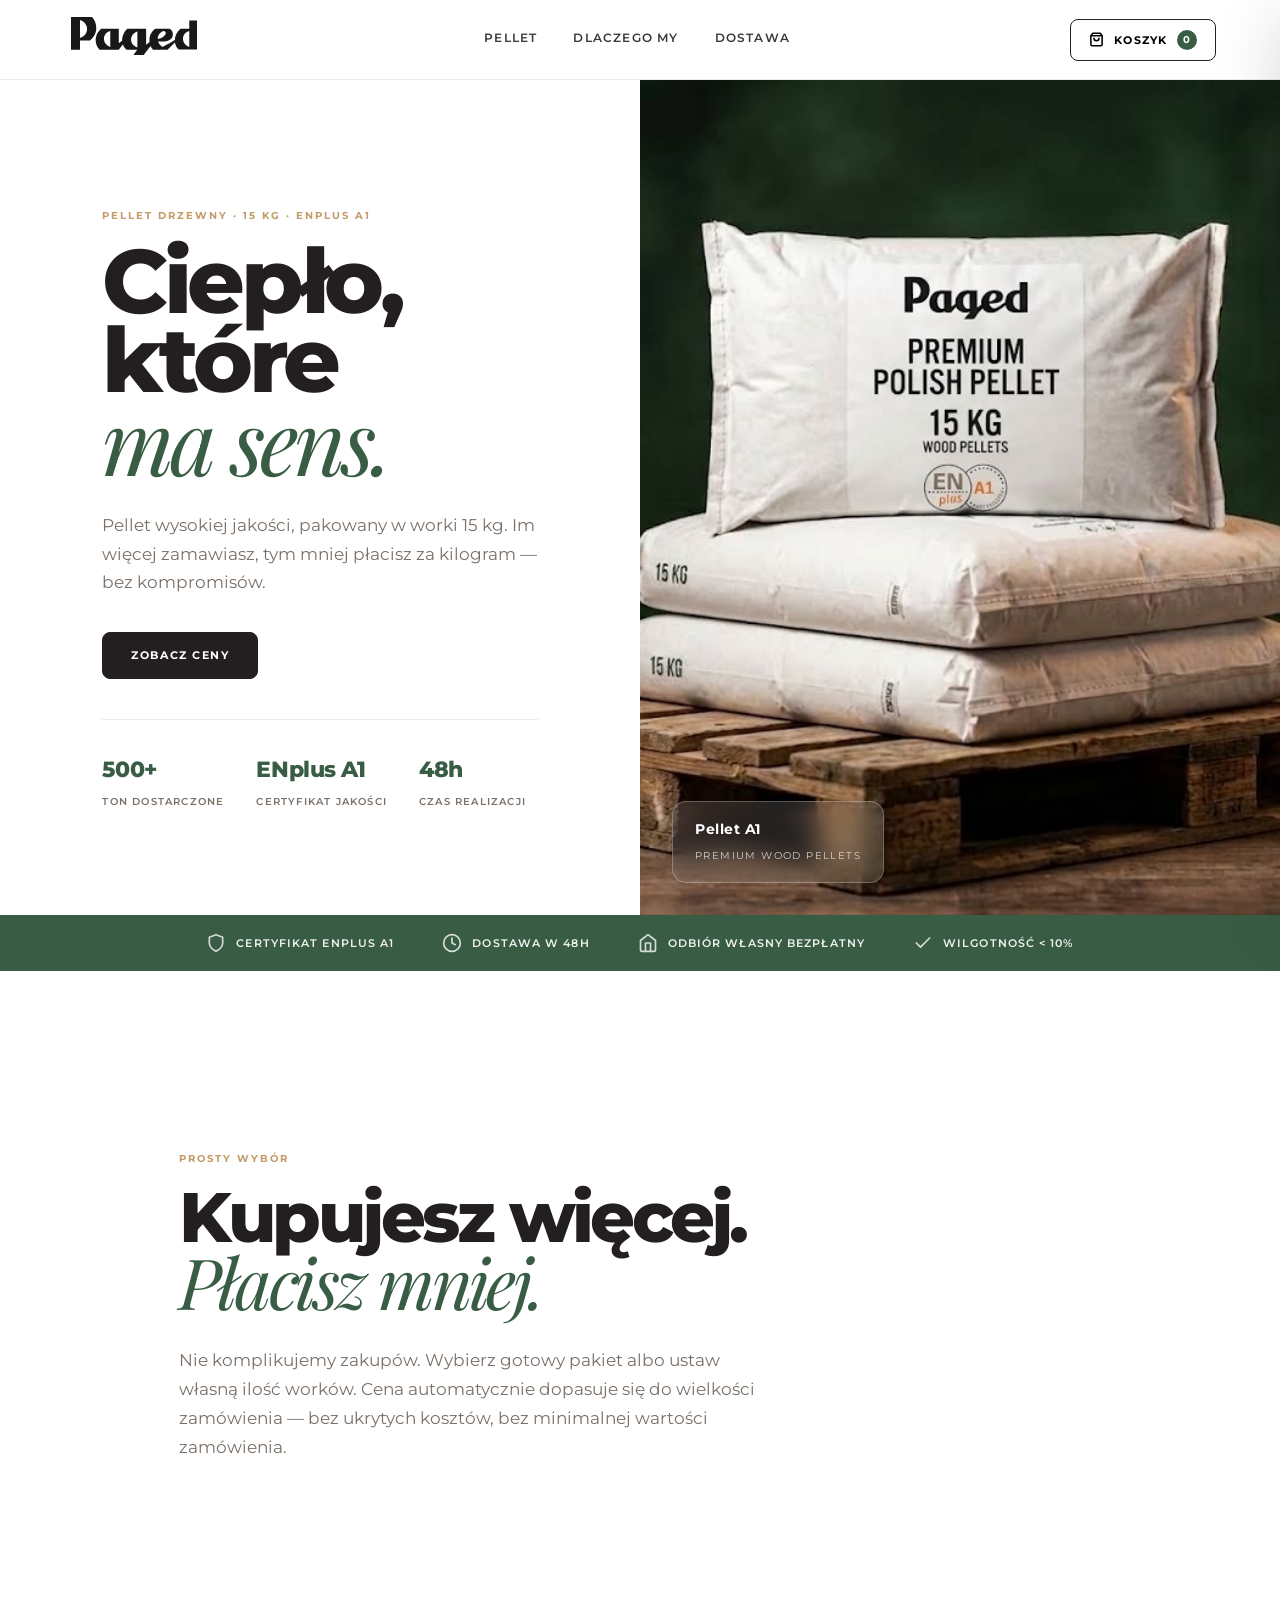
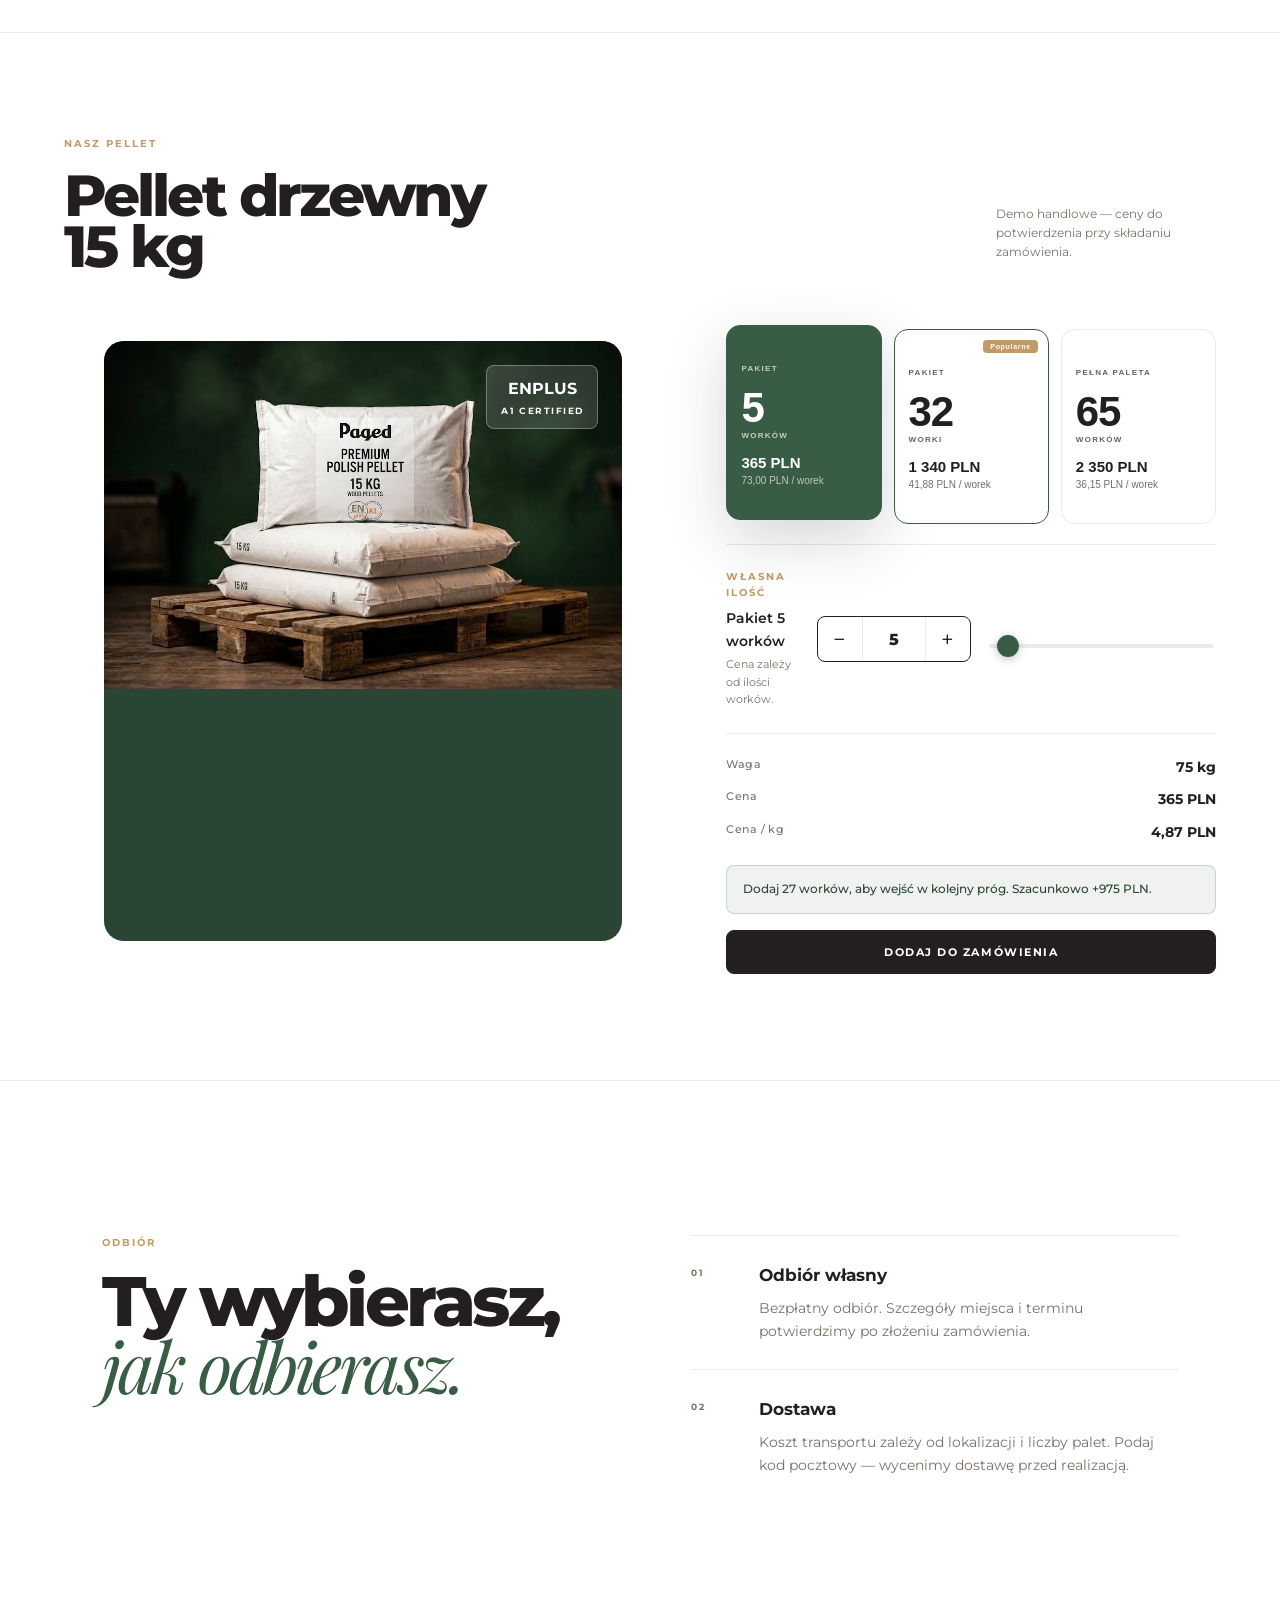
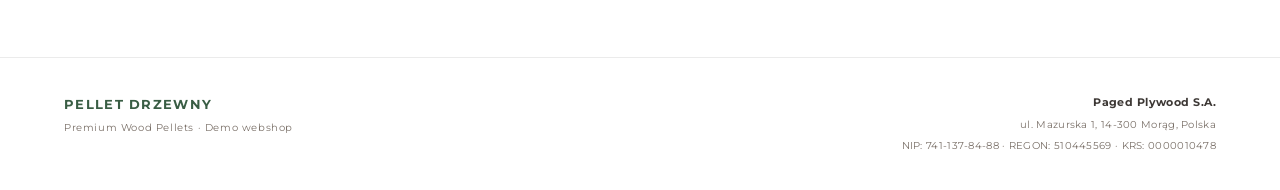
==== index.html @ f2e8448e "Update product image, logo, design layout, slider and Paged company details" ====
<!doctype html>
<html lang="pl">

<head>
  <meta charset="utf-8">
  <meta name="viewport" content="width=device-width,initial-scale=1">
  <title>Pellet Drzewny — Sklep Internetowy | Ciepło, które ma sens</title>
  <meta name="description"
    content="Pellet drzewny wysokiej jakości pakowany w worki 15 kg. Zamów online — im więcej zamawiasz, tym mniej płacisz za kilogram. Odbiór własny lub dostawa.">
  <meta name="theme-color" content="#395d44">
  <link rel="icon" href="/assets/logo.svg">

  <!-- Google Fonts -->
  <link rel="preconnect" href="https://fonts.googleapis.com">
  <link rel="preconnect" href="https://fonts.gstatic.com" crossorigin>
  <link rel="stylesheet"
    href="https://fonts.googleapis.com/css2?family=Montserrat:wght@300;400;500;600;700;800&family=Playfair+Display:ital@0;1&display=swap">

  <link rel="stylesheet" href="/styles.css">
</head>

<body>

  <!-- ── HEADER ── -->
  <header class="site-header" id="site-header">
    <a class="brand" href="#top" aria-label="Strona główna">
      <img src="/assets/logo.svg" alt="Logo">
    </a>
    <nav aria-label="Nawigacja główna">
      <a href="#produkt">Pellet</a>
      <a href="#dlaczego">Dlaczego my</a>
      <a href="#dostawa">Dostawa</a>
    </nav>
    <button class="cart-button" id="cartOpen" type="button" aria-label="Otwórz koszyk">
      <svg width="15" height="15" viewBox="0 0 24 24" fill="none" stroke="currentColor" stroke-width="2.5"
        stroke-linecap="round" stroke-linejoin="round">
        <path d="M6 2L3 6v14a2 2 0 002 2h14a2 2 0 002-2V6l-3-4z" />
        <line x1="3" y1="6" x2="21" y2="6" />
        <path d="M16 10a4 4 0 01-8 0" />
      </svg>
      Koszyk <span id="cartCount">0</span>
    </button>
  </header>

  <main id="top">

    <!-- ── HERO ── -->
    <section class="hero" aria-labelledby="hero-heading">
      <div class="hero-copy">
        <p class="eyebrow">Pellet Drzewny · 15 kg · ENplus A1</p>
        <h1 id="hero-heading">Ciepło, które<br><em>ma sens.</em></h1>
        <p class="lead">Pellet wysokiej jakości, pakowany w worki 15 kg. Im więcej zamawiasz, tym mniej płacisz za
          kilogram — bez kompromisów.</p>
        <a class="button button-dark" href="#produkt" id="hero-cta">Zobacz ceny</a>
        <div class="hero-stats">
          <div class="hero-stat">
            <strong>500+</strong>
            <span>Ton dostarczone</span>
          </div>
          <div class="hero-stat">
            <strong>ENplus A1</strong>
            <span>Certyfikat jakości</span>
          </div>
          <div class="hero-stat">
            <strong>48h</strong>
            <span>Czas realizacji</span>
          </div>
        </div>
      </div>

      <div class="hero-image" role="img" aria-label="Worki pelletu drzewnego na palecie">
        <img src="/assets/hero-pellet.jpg" alt="Worki pelletu drzewnego 15 kg ułożone na drewnianej palecie" width="900"
          height="600" loading="eager" fetchpriority="high">
        <div class="hero-badge">
          <strong>Pellet A1</strong>
          <small>Premium Wood Pellets</small>
        </div>
      </div>
    </section>

    <!-- ── TRUST BAR ── -->
    <div class="trust-bar" aria-label="Nasze certyfikaty i gwarancje">
      <div class="trust-item">
        <svg viewBox="0 0 24 24" fill="none" stroke="currentColor" stroke-width="2" stroke-linecap="round"
          stroke-linejoin="round">
          <path d="M12 22s8-4 8-10V5l-8-3-8 3v7c0 6 8 10 8 10z" />
        </svg>
        Certyfikat ENplus A1
      </div>
      <div class="trust-item">
        <svg viewBox="0 0 24 24" fill="none" stroke="currentColor" stroke-width="2" stroke-linecap="round"
          stroke-linejoin="round">
          <circle cx="12" cy="12" r="10" />
          <path d="M12 6v6l4 2" />
        </svg>
        Dostawa w 48h
      </div>
      <div class="trust-item">
        <svg viewBox="0 0 24 24" fill="none" stroke="currentColor" stroke-width="2" stroke-linecap="round"
          stroke-linejoin="round">
          <path d="M3 9l9-7 9 7v11a2 2 0 01-2 2H5a2 2 0 01-2-2z" />
          <polyline points="9 22 9 12 15 12 15 22" />
        </svg>
        Odbiór własny bezpłatny
      </div>
      <div class="trust-item">
        <svg viewBox="0 0 24 24" fill="none" stroke="currentColor" stroke-width="2" stroke-linecap="round"
          stroke-linejoin="round">
          <polyline points="20 6 9 17 4 12" />
        </svg>
        Wilgotność &lt; 10%
      </div>
    </div>

    <!-- ── INTRO ── -->
    <section class="intro" id="dlaczego" aria-labelledby="intro-heading">
      <p class="eyebrow" data-animate data-delay="1">Prosty wybór</p>
      <h2 id="intro-heading" data-animate data-delay="2">Kupujesz więcej.<br><em>Płacisz mniej.</em></h2>
      <p data-animate data-delay="3">Nie komplikujemy zakupów. Wybierz gotowy pakiet albo ustaw własną ilość worków.
        Cena automatycznie dopasuje się do wielkości zamówienia — bez ukrytych kosztów, bez minimalnej wartości
        zamówienia.</p>
    </section>

    <!-- ── PRODUCT ── -->
    <section class="product-section" id="produkt" aria-labelledby="product-heading">
      <div class="section-heading" data-animate>
        <div>
          <p class="eyebrow">Nasz pellet</p>
          <h2 id="product-heading">Pellet drzewny<br>15 kg</h2>
        </div>
        <p class="muted">Demo handlowe — ceny do potwierdzenia przy składaniu zamówienia.</p>
      </div>

      <div class="product-layout">
        <!-- Visual -->
        <figure class="product-visual" data-animate data-delay="1">
          <img src="/assets/hero-pellet.jpg" alt="Worki pelletu drzewnego 15 kg na palecie" width="900" height="600"
            loading="lazy">
          <div class="product-cert">
            <strong>ENplus</strong>
            A1 Certified
          </div>
        </figure>

        <!-- Purchase panel -->
        <div class="purchase-panel" data-animate data-delay="2">

          <!-- Package cards -->
          <div class="package-grid" role="group" aria-label="Wybierz pakiet">
            <button class="package-card" data-qty="5" data-price="365" id="pkg-5" type="button">
              <span>Pakiet</span>
              <strong>5</strong>
              <span>worków</span>
              <b>365 PLN</b>
              <small>73,00 PLN / worek</small>
            </button>
            <button class="package-card featured" data-qty="32" data-price="1340" id="pkg-32" type="button">
              <span>Pakiet</span>
              <strong>32</strong>
              <span>worki</span>
              <b>1 340 PLN</b>
              <small>41,88 PLN / worek</small>
              <i>Popularne</i>
            </button>
            <button class="package-card" data-qty="65" data-price="2350" id="pkg-65" type="button">
              <span>Pełna paleta</span>
              <strong>65</strong>
              <span>worków</span>
              <b>2 350 PLN</b>
              <small>36,15 PLN / worek</small>
            </button>
          </div>

          <!-- Custom quantity -->
          <div class="quantity-box">
            <div>
              <p class="eyebrow">Własna ilość</p>
              <strong id="tierLabel">Wybierz pakiet</strong>
              <span id="tierHint">Cena zostanie obliczona automatycznie.</span>
            </div>
            <div class="stepper" role="group" aria-label="Ilość worków">
              <button id="minus" type="button" aria-label="Zmniejsz ilość">−</button>
              <input type="number" id="qty" min="1" max="100" value="5" aria-label="Ilość worków">
              <button id="plus" type="button" aria-label="Zwiększ ilość">+</button>
            </div>
            <input type="range" id="qtySlider" class="qty-slider" min="1" max="100" value="5"
              aria-label="Suwak ilości worków">
          </div>


          <div class="price-summary" aria-label="Podsumowanie ceny">
            <span>Waga</span> <strong id="weight">75 kg</strong>
            <span>Cena</span> <strong id="price">365 PLN</strong>
            <span>Cena / kg</span> <strong id="perKg">4,87 PLN</strong>
          </div>

          <!-- Saving hint -->
          <div class="saving" id="saving" aria-live="polite">
            Kup 27 worków więcej, aby wejść w kolejny próg cenowy.
          </div>

          <button class="button button-dark full" id="addToCart" type="button">
            Dodaj do zamówienia
          </button>

        </div>
      </div>
    </section>

    <!-- ── DELIVERY ── -->
    <section class="delivery" id="dostawa" aria-labelledby="delivery-heading">
      <div data-animate>
        <p class="eyebrow">Odbiór</p>
        <h2 id="delivery-heading">Ty wybierasz,<br><em>jak odbierasz.</em></h2>
      </div>
      <div class="delivery-copy" data-animate data-delay="2">
        <div>
          <span>01</span>
          <strong>Odbiór własny</strong>
          <p>Bezpłatny odbiór. Szczegóły miejsca i terminu potwierdzimy po złożeniu zamówienia.</p>
        </div>
        <div>
          <span>02</span>
          <strong>Dostawa</strong>
          <p>Koszt transportu zależy od lokalizacji i liczby palet. Podaj kod pocztowy — wycenimy dostawę przed
            realizacją.</p>
        </div>
      </div>
    </section>

  </main>

  <!-- ── FOOTER ── -->
  <footer>
    <div class="footer-brand">
      <strong>Pellet Drzewny</strong>
      <span>Premium Wood Pellets &middot; Demo webshop</span>
    </div>
    <address class="footer-meta">
      <strong>Paged Plywood S.A.</strong>
      <span>ul. Mazurska 1, 14-300 Mor&#x105;g, Polska</span>
      <span>NIP: 741-137-84-88 &middot; REGON: 510445569 &middot; KRS: 0000010478</span>
    </address>
  </footer>

  <!-- ── CART DRAWER ── -->
  <aside class="drawer" id="cartDrawer" aria-hidden="true" aria-label="Koszyk">
    <div class="drawer-head">
      <h2>Twoje zamówienie</h2>
      <button id="cartClose" type="button" aria-label="Zamknij koszyk">×</button>
    </div>

    <div id="cartItems" class="cart-items">
      <p class="empty">Koszyk jest pusty.</p>
    </div>

    <div class="checkout">
      <div class="checkout-row">
        <span>Razem</span>
        <strong id="cartTotal">0 PLN</strong>
      </div>

      <label>Sposób odbioru
        <select id="fulfilment">
          <option value="pickup">Odbiór własny — bezpłatnie</option>
          <option value="delivery">Dostawa — koszt potwierdzimy</option>
        </select>
      </label>

      <label>Imię i nazwisko
        <input id="customerName" autocomplete="name" required placeholder="Jan Kowalski">
      </label>
      <label>E-mail
        <input id="customerEmail" type="email" autocomplete="email" required placeholder="jan@kowalski.pl">
      </label>
      <label>Telefon
        <input id="customerPhone" type="tel" autocomplete="tel" required placeholder="+48 600 000 000">
      </label>
      <label>Kod pocztowy
        <input id="postcode" placeholder="00-000" autocomplete="postal-code">
      </label>
      <label>Uwagi
        <textarea id="notes" rows="3" placeholder="Dodatkowe informacje do zamówienia..."></textarea>
      </label>

      <button class="button button-dark full" id="sendOrder" type="button" style="margin-top: 20px;">
        Wyślij zamówienie
      </button>

      <p class="legal" style="margin-top: 16px;">To demo nie pobiera płatności. Po wysłaniu otrzymasz potwierdzenie, a
        szczegóły dostawy zostaną ustalone indywidualnie.</p>
      <p id="orderStatus" class="status"></p>
    </div>
  </aside>

  <div class="scrim" id="scrim"></div>

  <script src="/app.js"></script>
</body>

</html>
---- styles.css ----
/* ============================================================
   PELLET WEBSHOP — Design System
   Palette inspired by pagedplywood.com
   ============================================================ */

/* Google Fonts */
@import url('https://fonts.googleapis.com/css2?family=Montserrat:wght@300;400;500;600;700;800&family=Playfair+Display:ital@0;1&display=swap');

/* ── Custom Properties ── */
:root {
  /* Palette */
  --green: #395d44;
  --green-dark: #2a4533;
  --green-light: #4e7a5c;
  --gold: #c29a67;
  --gold-light: #d4b48a;
  --cream: #ffffff;
  --cream-dark: #f7f7f7;
  --ink: #231f20;
  --ink-mid: #3d3835;
  --muted: #7a7068;
  --border: rgba(0, 0, 0, 0.08);
  --white: #ffffff;

  /* Typography */
  --sans: 'Montserrat', Arial, sans-serif;
  --serif: 'Playfair Display', Georgia, serif;

  /* Spacing */
  --header-h: 80px;

  /* Effects */
  --radius-sm: 8px;
  --radius-md: 14px;
  --radius-lg: 20px;
  --shadow-sm: 0 2px 8px rgba(35, 31, 32, .08);
  --shadow-md: 0 8px 32px rgba(35, 31, 32, .12);
  --shadow-lg: 0 20px 60px rgba(35, 31, 32, .18);
  --transition: 0.25s cubic-bezier(.4, 0, .2, 1);
}

/* ── Reset & Base ── */
*,
*::before,
*::after {
  box-sizing: border-box;
}

html {
  scroll-behavior: smooth;
}

body {
  margin: 0;
  background: var(--cream);
  color: var(--ink);
  font-family: var(--sans);
  font-weight: 400;
  line-height: 1.6;
  -webkit-font-smoothing: antialiased;
}

a {
  color: inherit;
  text-decoration: none;
}

img {
  display: block;
  max-width: 100%;
}

/* ── Utility ── */
.eyebrow {
  font-size: 10px;
  font-weight: 700;
  letter-spacing: .2em;
  text-transform: uppercase;
  color: var(--gold);
  margin: 0 0 18px;
}

.button {
  display: inline-flex;
  align-items: center;
  gap: 8px;
  padding: 14px 28px;
  border: 1.5px solid transparent;
  border-radius: var(--radius-sm);
  font-family: var(--sans);
  font-size: 11px;
  font-weight: 700;
  letter-spacing: .14em;
  text-transform: uppercase;
  cursor: pointer;
  transition: background var(--transition), color var(--transition), border-color var(--transition), transform var(--transition), box-shadow var(--transition);
}

.button-dark {
  background: var(--ink);
  color: var(--cream);
  border-color: var(--ink);
}

.button-dark:hover {
  background: var(--green);
  border-color: var(--green);
  transform: translateY(-2px);
  box-shadow: var(--shadow-md);
}

.button-outline {
  background: transparent;
  color: var(--ink);
  border-color: var(--ink);
}

.button-outline:hover {
  background: var(--ink);
  color: var(--cream);
  transform: translateY(-2px);
}

.full {
  width: 100%;
  justify-content: center;
}

/* ── Scroll-entrance animations ── */
[data-animate] {
  opacity: 0;
  transform: translateY(28px);
  transition: opacity 0.65s ease, transform 0.65s ease;
}

[data-animate].is-visible {
  opacity: 1;
  transform: translateY(0);
}

[data-animate][data-delay="1"] {
  transition-delay: 0.1s;
}

[data-animate][data-delay="2"] {
  transition-delay: 0.2s;
}

[data-animate][data-delay="3"] {
  transition-delay: 0.35s;
}

[data-animate][data-delay="4"] {
  transition-delay: 0.5s;
}

/* ── Hero entrance animation ── */
@keyframes heroFade {
  from {
    opacity: 0;
    transform: translateY(22px);
  }

  to {
    opacity: 1;
    transform: translateY(0);
  }
}

.hero-copy>* {
  animation: heroFade 0.8s ease both;
}

.hero-copy>*:nth-child(1) {
  animation-delay: 0.1s;
}

.hero-copy>*:nth-child(2) {
  animation-delay: 0.25s;
}

.hero-copy>*:nth-child(3) {
  animation-delay: 0.4s;
}

.hero-copy>*:nth-child(4) {
  animation-delay: 0.55s;
}

.hero-copy>*:nth-child(5) {
  animation-delay: 0.7s;
}

/* ── HEADER ── */
.site-header {
  height: var(--header-h);
  padding: 0 5vw;
  display: flex;
  align-items: center;
  justify-content: space-between;
  border-bottom: 1px solid var(--border);
  position: sticky;
  top: 0;
  background: rgba(255, 255, 255, 0.92);
  backdrop-filter: blur(16px);
  -webkit-backdrop-filter: blur(16px);
  z-index: 100;
  transition: background var(--transition), box-shadow var(--transition), height var(--transition);
}

.site-header.scrolled {
  background: rgba(255, 255, 255, 0.97);
  box-shadow: var(--shadow-sm);
  height: 66px;
}

.brand img {
  width: 140px;
  max-height: 46px;
  object-fit: contain;
  transition: opacity var(--transition);
}

.brand:hover img {
  opacity: 0.75;
}

.site-header nav {
  display: flex;
  gap: 36px;
  font-size: 12px;
  font-weight: 600;
  text-transform: uppercase;
  letter-spacing: .1em;
}

.site-header nav a {
  position: relative;
  padding-bottom: 3px;
  color: var(--ink-mid);
  transition: color var(--transition);
}

.site-header nav a::after {
  content: '';
  position: absolute;
  bottom: 0;
  left: 0;
  width: 0;
  height: 1.5px;
  background: var(--green);
  transition: width var(--transition);
}

.site-header nav a:hover {
  color: var(--green);
}

.site-header nav a:hover::after {
  width: 100%;
}

.cart-button {
  display: flex;
  align-items: center;
  gap: 10px;
  border: 1.5px solid var(--ink);
  background: none;
  padding: 10px 18px;
  border-radius: var(--radius-sm);
  font-family: var(--sans);
  font-size: 11px;
  font-weight: 700;
  text-transform: uppercase;
  letter-spacing: .1em;
  cursor: pointer;
  transition: background var(--transition), color var(--transition), border-color var(--transition), transform var(--transition);
}

.cart-button:hover {
  background: var(--ink);
  color: var(--cream);
  transform: translateY(-1px);
}

.cart-button span {
  display: inline-flex;
  align-items: center;
  justify-content: center;
  width: 20px;
  height: 20px;
  background: var(--green);
  color: var(--white);
  border-radius: 50%;
  font-size: 10px;
  font-weight: 700;
}

/* ── HERO ── */
.hero {
  min-height: calc(100vh - var(--header-h));
  display: grid;
  grid-template-columns: 1fr 1fr;
  overflow: hidden;
}

.hero-copy {
  padding: 10vw 8vw 8vw;
  display: flex;
  flex-direction: column;
  align-items: flex-start;
  justify-content: center;
}

.hero h1 {
  font-size: clamp(52px, 7vw, 110px);
  line-height: .88;
  letter-spacing: -.05em;
  font-weight: 800;
  margin: 0 0 28px;
  color: var(--ink);
}

.hero h1 em {
  font-family: var(--serif);
  font-weight: 400;
  font-style: italic;
  color: var(--green);
}

.lead {
  max-width: 460px;
  font-size: 17px;
  line-height: 1.65;
  color: var(--muted);
  font-weight: 400;
  margin: 0 0 36px;
}

.hero-stats {
  display: flex;
  gap: 32px;
  margin-top: 40px;
  padding-top: 32px;
  border-top: 1px solid var(--border);
  width: 100%;
}

.hero-stat strong {
  display: block;
  font-size: 22px;
  font-weight: 800;
  color: var(--green);
  letter-spacing: -.02em;
}

.hero-stat span {
  font-size: 10px;
  font-weight: 600;
  text-transform: uppercase;
  letter-spacing: .12em;
  color: var(--muted);
}

.hero-image {
  position: relative;
  min-height: 580px;
  overflow: hidden;
  background: var(--green-dark);
}

.hero-image img {
  width: 100%;
  height: 100%;
  object-fit: cover;
  object-position: center;
  transition: transform 0.8s ease;
}

.hero-image:hover img {
  transform: scale(1.03);
}

.hero-badge {
  position: absolute;
  bottom: 32px;
  left: 32px;
  background: rgba(255, 255, 255, .12);
  backdrop-filter: blur(12px);
  border: 1px solid rgba(255, 255, 255, .25);
  border-radius: var(--radius-md);
  padding: 16px 22px;
  color: var(--white);
}

.hero-badge strong {
  display: block;
  font-size: 14px;
  font-weight: 700;
  letter-spacing: .04em;
}

.hero-badge small {
  font-size: 10px;
  letter-spacing: .14em;
  text-transform: uppercase;
  opacity: .75;
}

/* ── TRUST BAR ── */
.trust-bar {
  background: var(--green);
  color: var(--white);
  padding: 18px 5vw;
  display: flex;
  align-items: center;
  justify-content: center;
  gap: 48px;
  flex-wrap: wrap;
}

.trust-item {
  display: flex;
  align-items: center;
  gap: 10px;
  font-size: 11px;
  font-weight: 600;
  letter-spacing: .1em;
  text-transform: uppercase;
  opacity: .92;
}

.trust-item svg {
  width: 20px;
  height: 20px;
  flex-shrink: 0;
  opacity: .85;
}

/* ── INTRO ── */
.intro {
  padding: 14vw 14vw 12vw;
  max-width: 1200px;
}

.intro h2,
.delivery h2 {
  font-size: clamp(42px, 5.5vw, 82px);
  line-height: .92;
  letter-spacing: -.05em;
  font-weight: 800;
  margin: 0 0 28px;
}

.intro h2 em,
.delivery h2 em {
  font-family: var(--serif);
  font-weight: 400;
  font-style: italic;
  color: var(--green);
}

.intro>p:last-child {
  max-width: 600px;
  font-size: 17px;
  line-height: 1.7;
  color: var(--muted);
}

/* ── PRODUCT SECTION ── */
.product-section {
  padding: 8vw 5vw;
  border-top: 1px solid var(--border);
}

.section-heading {
  display: flex;
  justify-content: space-between;
  align-items: flex-end;
  margin-bottom: 52px;
}

.section-heading h2 {
  font-size: clamp(38px, 4.5vw, 70px);
  line-height: .9;
  font-weight: 800;
  letter-spacing: -.05em;
  margin: 0;
}

.muted {
  color: var(--muted);
  font-size: 12px;
  max-width: 220px;
  line-height: 1.6;
}

.product-layout {
  display: grid;
  grid-template-columns: 1.1fr .9fr;
  gap: 5vw;
  align-items: start;
}

/* Product visual */
.product-visual {
  border-radius: var(--radius-lg);
  overflow: hidden;
  min-height: 600px;
  position: relative;
  background: var(--green-dark);
}

.product-visual img {
  width: 100%;
  height: 100%;
  object-fit: cover;
  object-position: center top;
  transition: transform 0.6s ease;
}

.product-visual:hover img {
  transform: scale(1.04);
}

.product-cert {
  position: absolute;
  top: 24px;
  right: 24px;
  background: rgba(255, 255, 255, .14);
  backdrop-filter: blur(10px);
  border: 1px solid rgba(255, 255, 255, .3);
  border-radius: var(--radius-sm);
  padding: 10px 14px;
  color: var(--white);
  font-size: 9px;
  font-weight: 700;
  letter-spacing: .16em;
  text-transform: uppercase;
  text-align: center;
}

.product-cert strong {
  display: block;
  font-size: 16px;
  letter-spacing: 0;
  margin-bottom: 2px;
}

/* Purchase panel */
.purchase-panel {
  padding: 4px 0;
}

.package-grid {
  display: grid;
  grid-template-columns: repeat(3, 1fr);
  gap: 12px;
  margin-bottom: 0;
}

.package-card {
  position: relative;
  background: var(--white);
  border: 1.5px solid var(--border);
  border-radius: var(--radius-md);
  padding: 22px 14px 18px;
  text-align: left;
  cursor: pointer;
  color: var(--ink);
  min-height: 195px;
  transition: border-color var(--transition), box-shadow var(--transition), transform var(--transition), background var(--transition);
  overflow: hidden;
}

.package-card::before {
  content: '';
  position: absolute;
  inset: 0;
  background: var(--green);
  opacity: 0;
  transition: opacity var(--transition);
  border-radius: calc(var(--radius-md) - 1px);
}

.package-card:hover {
  border-color: var(--green);
  box-shadow: var(--shadow-md);
  transform: translateY(-4px);
}

.package-card.active,
.package-card.active:hover {
  border-color: var(--green);
  background: var(--green);
  color: var(--white);
  box-shadow: var(--shadow-lg);
  transform: translateY(-4px);
}

.package-card.featured {
  border-color: var(--green);
}

.package-card i {
  position: absolute;
  top: 10px;
  right: 10px;
  background: var(--gold);
  color: var(--white);
  font-size: 7px;
  font-style: normal;
  font-weight: 700;
  letter-spacing: .1em;
  padding: 3px 7px;
  border-radius: 4px;
}

.package-card.active i {
  background: rgba(255, 255, 255, .25);
}

.package-card span {
  display: block;
  font-size: 8px;
  letter-spacing: .16em;
  font-weight: 700;
  text-transform: uppercase;
  opacity: .7;
}

.package-card strong {
  display: block;
  font-size: 42px;
  line-height: 1;
  font-weight: 800;
  margin: 14px 0 2px;
  letter-spacing: -.03em;
}

.package-card b {
  display: block;
  margin-top: 14px;
  font-size: 15px;
  font-weight: 700;
}

.package-card small {
  font-size: 10px;
  display: block;
  margin-top: 4px;
  opacity: .65;
}

/* Quantity box */
.quantity-box {
  border-top: 1px solid var(--border);
  border-bottom: 1px solid var(--border);
  padding: 24px 0;
  margin-top: 20px;
  display: flex;
  justify-content: space-between;
  align-items: center;
  gap: 16px;
}

.quantity-box .eyebrow {
  margin: 0 0 6px;
}

.quantity-box strong {
  display: block;
  font-size: 14px;
  font-weight: 600;
}

.quantity-box>div:first-child span {
  display: block;
  color: var(--muted);
  font-size: 11px;
  margin-top: 4px;
}

.stepper {
  display: flex;
  align-items: center;
  border: 1.5px solid var(--ink);
  border-radius: var(--radius-sm);
  overflow: hidden;
  flex-shrink: 0;
}

.stepper button {
  width: 44px;
  height: 44px;
  border: 0;
  background: none;
  font-size: 22px;
  cursor: pointer;
  font-family: var(--sans);
  color: var(--ink);
  transition: background var(--transition), color var(--transition);
}

.stepper button:hover {
  background: var(--ink);
  color: var(--cream);
}

.stepper input[type="number"] {
  width: 64px;
  text-align: center;
  font-weight: 800;
  font-size: 16px;
  border: 0;
  border-left: 1.5px solid var(--border);
  border-right: 1.5px solid var(--border);
  background: transparent;
  color: var(--ink);
  font-family: var(--sans);
  padding: 0;
  height: 44px;
  -moz-appearance: textfield;
  outline: none;
}

.stepper input[type="number"]::-webkit-outer-spin-button,
.stepper input[type="number"]::-webkit-inner-spin-button {
  -webkit-appearance: none;
  margin: 0;
}

/* ── Quantity slider ── */
.qty-slider {
  width: 100%;
  margin-top: 16px;
  -webkit-appearance: none;
  appearance: none;
  height: 4px;
  border-radius: 2px;
  background: var(--border);
  outline: none;
  cursor: pointer;
  transition: background var(--transition);
}

.qty-slider::-webkit-slider-thumb {
  -webkit-appearance: none;
  appearance: none;
  width: 22px;
  height: 22px;
  border-radius: 50%;
  background: var(--green);
  cursor: pointer;
  box-shadow: 0 2px 8px rgba(57, 93, 68, .35);
  transition: transform var(--transition), box-shadow var(--transition);
}

.qty-slider::-webkit-slider-thumb:hover {
  transform: scale(1.2);
  box-shadow: 0 4px 14px rgba(57, 93, 68, .45);
}

.qty-slider::-moz-range-thumb {
  width: 22px;
  height: 22px;
  border-radius: 50%;
  background: var(--green);
  cursor: pointer;
  border: none;
  box-shadow: 0 2px 8px rgba(57, 93, 68, .35);
}

/* Saving — highlight variant near pallet threshold */
.saving.saving--hot {
  background: rgba(57, 93, 68, .1);
  border-color: rgba(57, 93, 68, .35);
  color: var(--green-dark);
  font-weight: 600;
}

/* Price summary */
.price-summary {
  display: grid;
  grid-template-columns: 1fr 1fr;
  gap: 10px 16px;
  padding: 22px 0;
}

.price-summary span {
  font-size: 11px;
  color: var(--muted);
  font-weight: 500;
  letter-spacing: .04em;
}

.price-summary strong {
  text-align: right;
  font-weight: 700;
  font-size: 14px;
}

.saving {
  font-size: 12px;
  line-height: 1.55;
  padding: 14px 16px;
  background: rgba(57, 93, 68, .08);
  border: 1px solid rgba(57, 93, 68, .2);
  border-radius: var(--radius-sm);
  color: var(--green-dark);
  margin-bottom: 16px;
  font-weight: 500;
}

/* ── DELIVERY ── */
.delivery {
  padding: 12vw 8vw;
  display: grid;
  grid-template-columns: 1fr 1fr;
  gap: 8vw;
  border-top: 1px solid var(--border);
}

.delivery-copy>div {
  border-top: 1px solid var(--border);
  padding: 26px 0;
  display: grid;
  grid-template-columns: 52px 1fr;
  gap: 0 16px;
  align-items: start;
  transition: opacity var(--transition);
}

.delivery-copy>div:hover {
  opacity: .8;
}

.delivery-copy span {
  font-size: 9px;
  color: var(--muted);
  font-weight: 700;
  letter-spacing: .16em;
  padding-top: 4px;
}

.delivery-copy strong {
  font-size: 17px;
  font-weight: 700;
}

.delivery-copy p {
  grid-column: 2;
  margin: 8px 0 0;
  max-width: 440px;
  color: var(--muted);
  line-height: 1.65;
  font-size: 14px;
}

/* ── FOOTER ── */
footer {
  padding: 36px 5vw;
  border-top: 1px solid var(--border);
  display: flex;
  justify-content: space-between;
  align-items: flex-start;
  gap: 24px;
  flex-wrap: wrap;
}

.footer-brand {
  display: flex;
  flex-direction: column;
  gap: 5px;
}

.footer-brand strong {
  font-size: 13px;
  font-weight: 700;
  letter-spacing: .1em;
  text-transform: uppercase;
  color: var(--green);
}

.footer-brand span {
  font-size: 10px;
  color: var(--muted);
  letter-spacing: .06em;
}

.footer-meta {
  font-style: normal;
  display: flex;
  flex-direction: column;
  gap: 5px;
  text-align: right;
}

.footer-meta strong {
  font-size: 11px;
  font-weight: 700;
  color: var(--ink-mid);
  letter-spacing: .04em;
}

.footer-meta span {
  font-size: 10px;
  color: var(--muted);
  letter-spacing: .03em;
}

/* ── CART DRAWER ── */
.drawer {
  position: fixed;
  right: 0;
  top: 0;
  width: min(520px, 100vw);
  height: 100vh;
  background: var(--white);
  z-index: 200;
  transform: translateX(100%);
  transition: transform .35s cubic-bezier(.4, 0, .2, 1);
  overflow: auto;
  border-left: 1px solid var(--border);
  box-shadow: var(--shadow-lg);
}

.drawer.open {
  transform: translateX(0);
}

.drawer-head {
  display: flex;
  justify-content: space-between;
  align-items: center;
  padding: 28px;
  border-bottom: 1px solid var(--border);
  position: sticky;
  top: 0;
  background: var(--white);
  z-index: 1;
}

.drawer-head h2 {
  font-size: 20px;
  font-weight: 700;
  margin: 0;
  letter-spacing: -.01em;
}

.drawer-head button {
  width: 36px;
  height: 36px;
  background: var(--cream-dark);
  border: 0;
  border-radius: 50%;
  font-size: 22px;
  cursor: pointer;
  display: flex;
  align-items: center;
  justify-content: center;
  line-height: 1;
  color: var(--ink);
  transition: background var(--transition);
}

.drawer-head button:hover {
  background: var(--ink);
  color: var(--white);
}

.cart-items {
  padding: 24px 28px;
}

.empty {
  color: var(--muted);
  font-size: 14px;
}

.cart-line {
  display: flex;
  justify-content: space-between;
  gap: 20px;
  padding: 16px 0;
  border-bottom: 1px solid var(--border);
  font-size: 14px;
  align-items: flex-start;
}

.cart-line small {
  display: block;
  color: var(--muted);
  margin-top: 4px;
  font-size: 12px;
}

.cart-line button {
  border: 0;
  background: none;
  font-size: 11px;
  color: var(--muted);
  text-decoration: underline;
  cursor: pointer;
  font-family: var(--sans);
  margin-top: 6px;
  padding: 0;
  display: block;
  transition: color var(--transition);
}

.cart-line button:hover {
  color: var(--ink);
}

.checkout {
  padding: 24px 28px;
}

.checkout-row {
  display: flex;
  justify-content: space-between;
  align-items: center;
  padding: 0 0 24px;
  font-size: 15px;
  font-weight: 500;
}

.checkout-row strong {
  font-size: 18px;
  font-weight: 700;
}

.checkout label {
  display: block;
  font-size: 10px;
  font-weight: 700;
  text-transform: uppercase;
  letter-spacing: .1em;
  color: var(--muted);
  margin: 18px 0 0;
}

.checkout input,
.checkout select,
.checkout textarea {
  width: 100%;
  margin-top: 7px;
  border: 1.5px solid var(--border);
  border-radius: var(--radius-sm);
  background: var(--cream);
  padding: 12px 14px;
  font: 400 13px/1.5 var(--sans);
  color: var(--ink);
  transition: border-color var(--transition);
  outline: none;
}

.checkout input:focus,
.checkout select:focus,
.checkout textarea:focus {
  border-color: var(--green);
  background: var(--white);
}

.legal,
.status {
  font-size: 10px;
  color: var(--muted);
  line-height: 1.6;
  font-weight: 500;
}

.status {
  margin-top: 16px;
}

/* ── SCRIM ── */
.scrim {
  position: fixed;
  inset: 0;
  background: rgba(35, 31, 32, .45);
  z-index: 150;
  display: none;
  backdrop-filter: blur(3px);
}

.scrim.open {
  display: block;
}

/* ── RESPONSIVE ── */
@media (max-width: 900px) {
  .site-header {
    padding: 0 24px;
    height: 68px;
  }

  .site-header nav {
    display: none;
  }

  .brand img {
    width: 120px;
  }

  .cart-button {
    padding: 9px 14px;
  }

  .hero {
    grid-template-columns: 1fr;
  }

  .hero-copy {
    min-height: 60vh;
    padding: 72px 28px 56px;
  }

  .hero-image {
    min-height: 52vh;
  }

  .hero-stats {
    gap: 24px;
  }

  .trust-bar {
    gap: 24px;
    padding: 16px 24px;
  }

  .intro {
    padding: 80px 28px 70px;
  }

  .product-section {
    padding: 72px 24px;
  }

  .section-heading {
    display: block;
  }

  .muted {
    margin-top: 14px;
  }

  .product-layout {
    grid-template-columns: 1fr;
  }

  .product-visual {
    min-height: 420px;
  }

  .package-grid {
    grid-template-columns: 1fr;
  }

  .package-card {
    min-height: auto;
  }

  .package-card strong {
    font-size: 36px;
  }

  .delivery {
    grid-template-columns: 1fr;
    padding: 72px 28px;
  }

  footer {
    flex-direction: column;
    align-items: flex-start;
  }

  footer .footer-meta {
    text-align: left;
  }

  .drawer {
    width: 100%;
  }
}

@media (max-width: 480px) {
  .hero h1 {
    font-size: 48px;
  }

  .trust-bar {
    flex-direction: column;
    gap: 16px;
    align-items: flex-start;
  }

  .hero-stats {
    flex-direction: column;
    gap: 16px;
  }
}
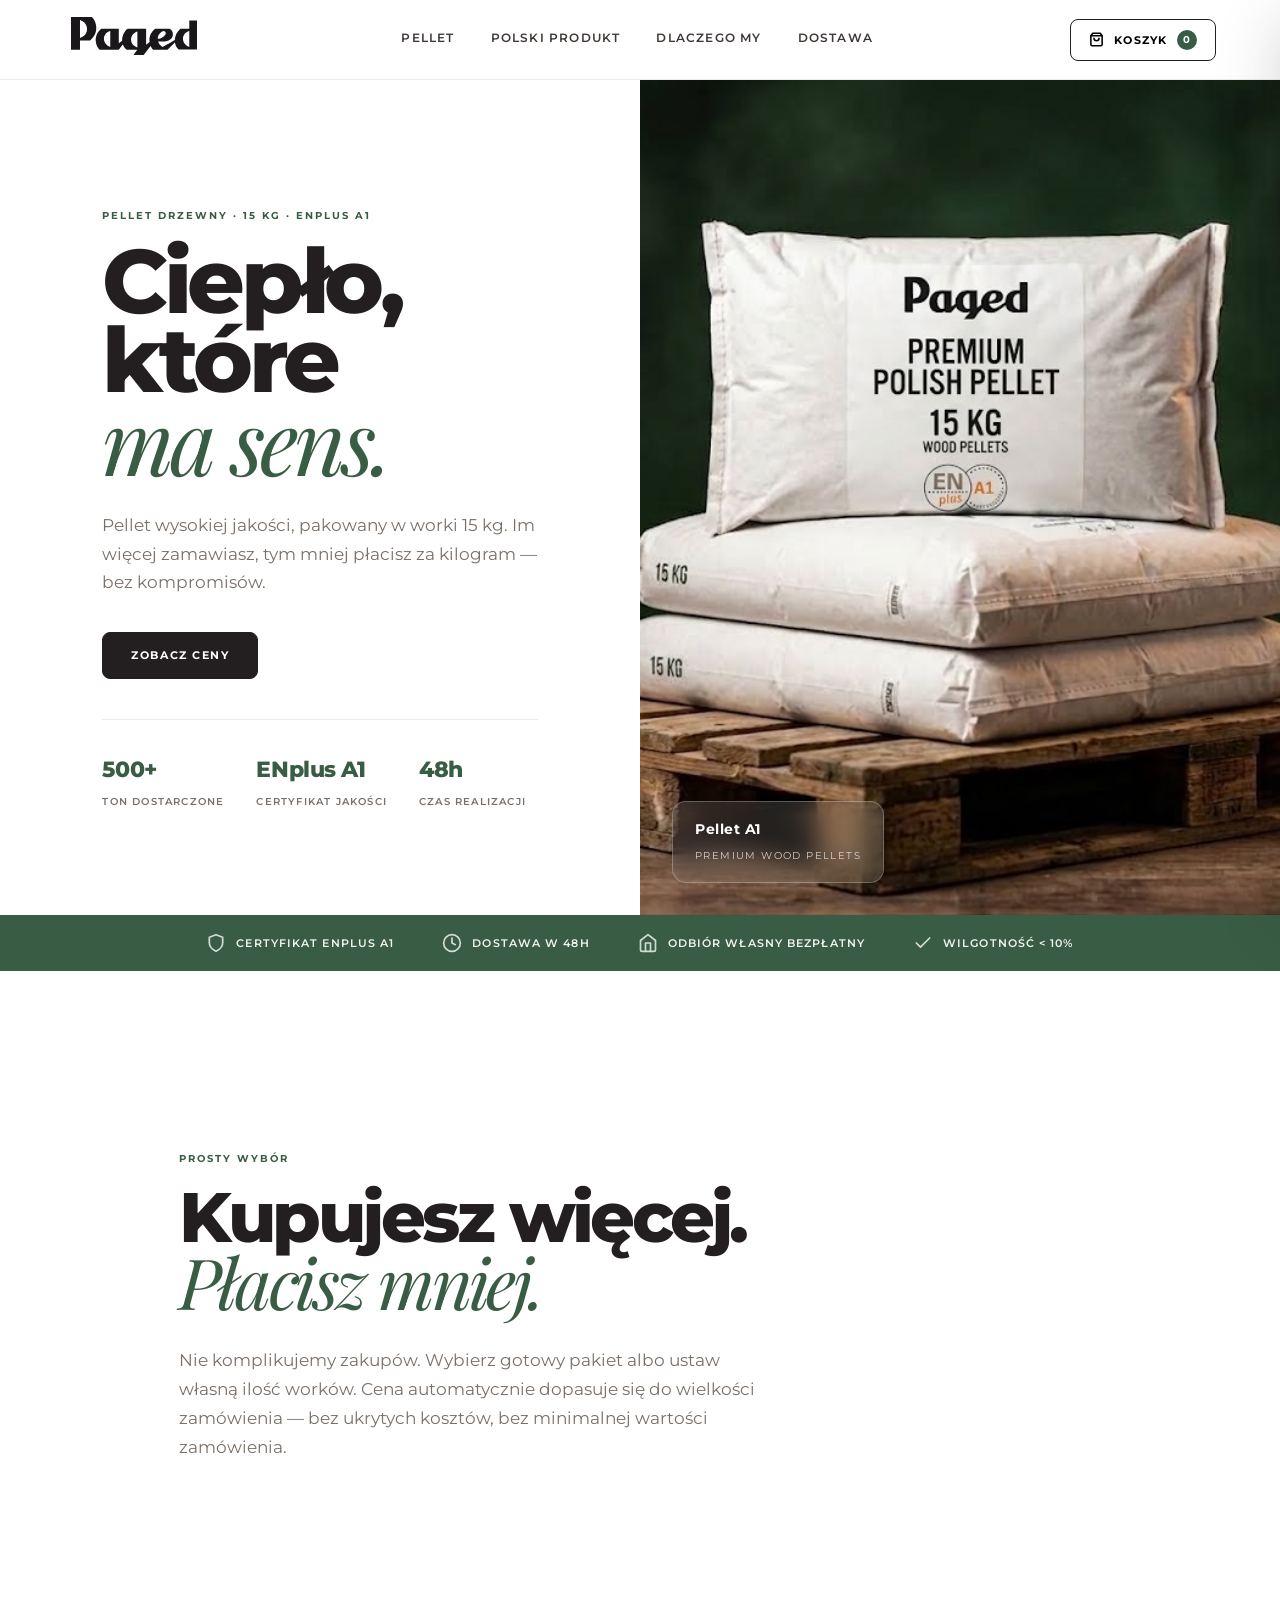
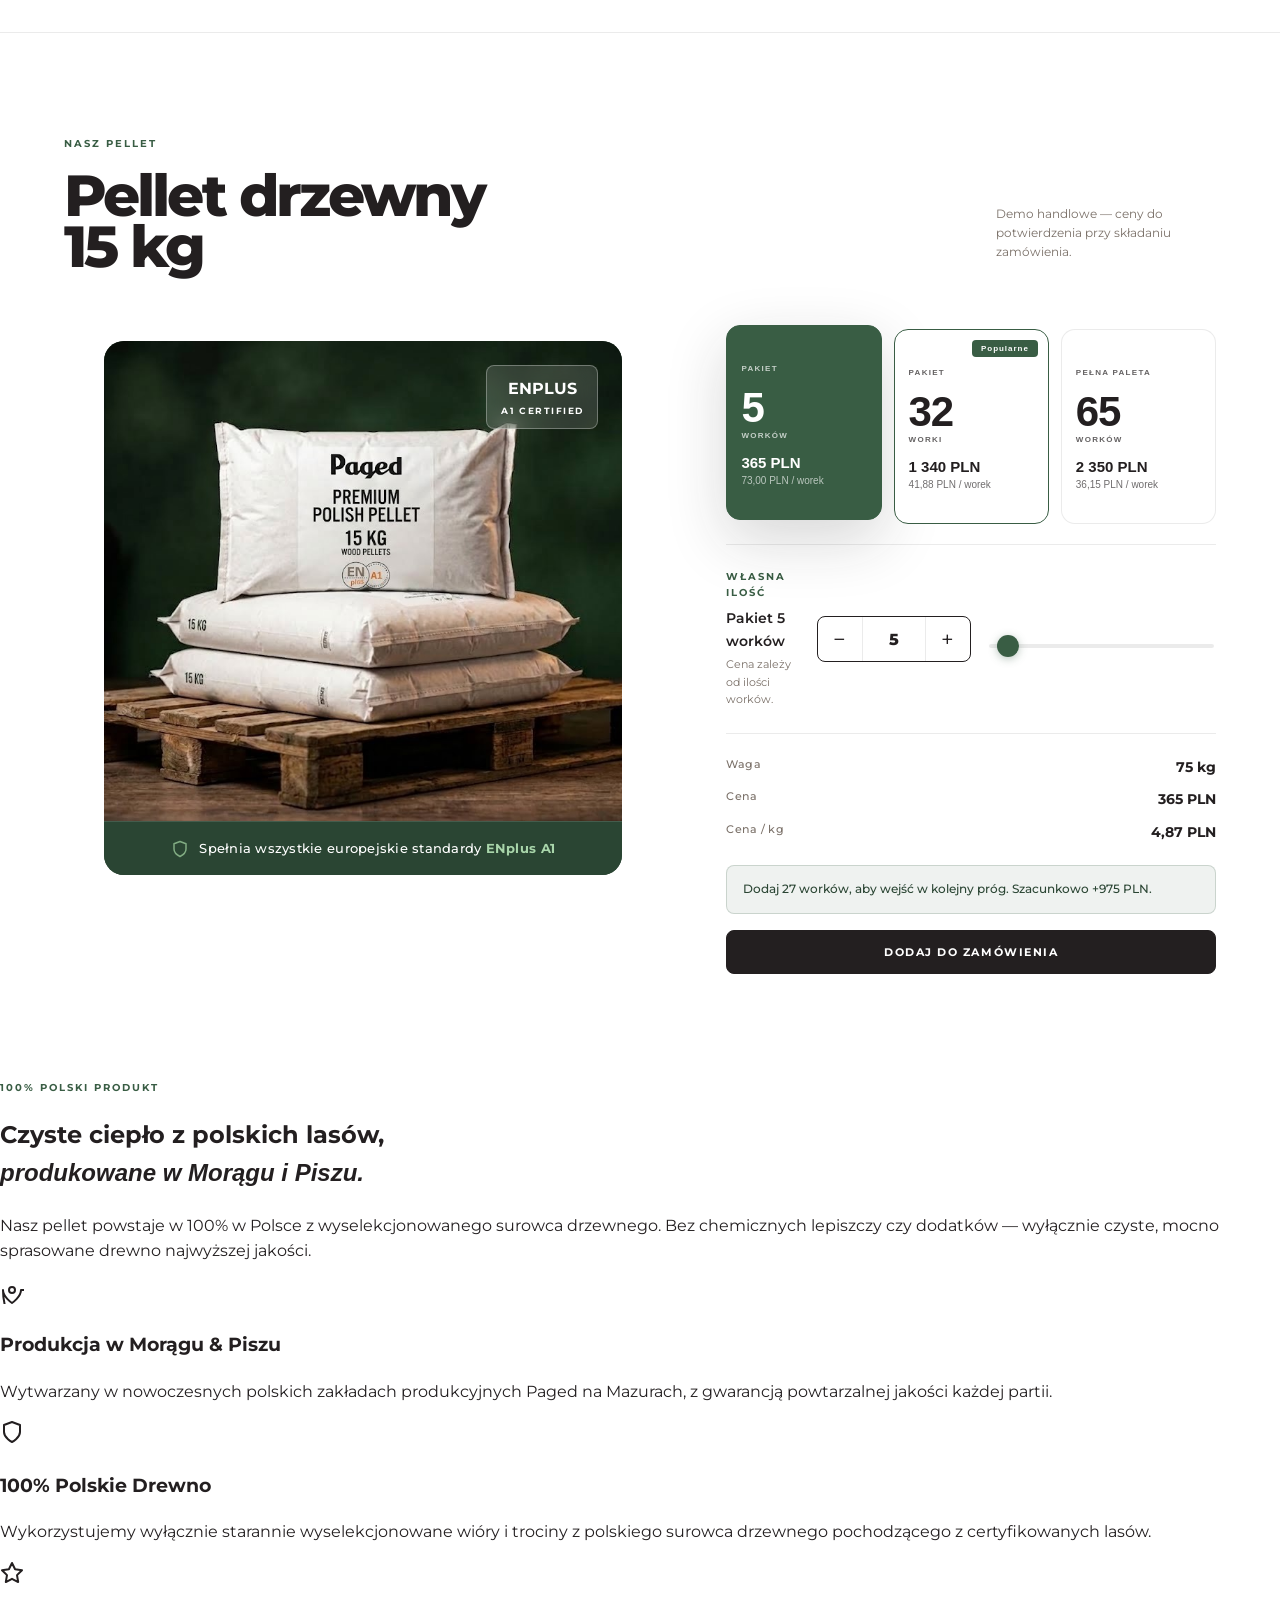
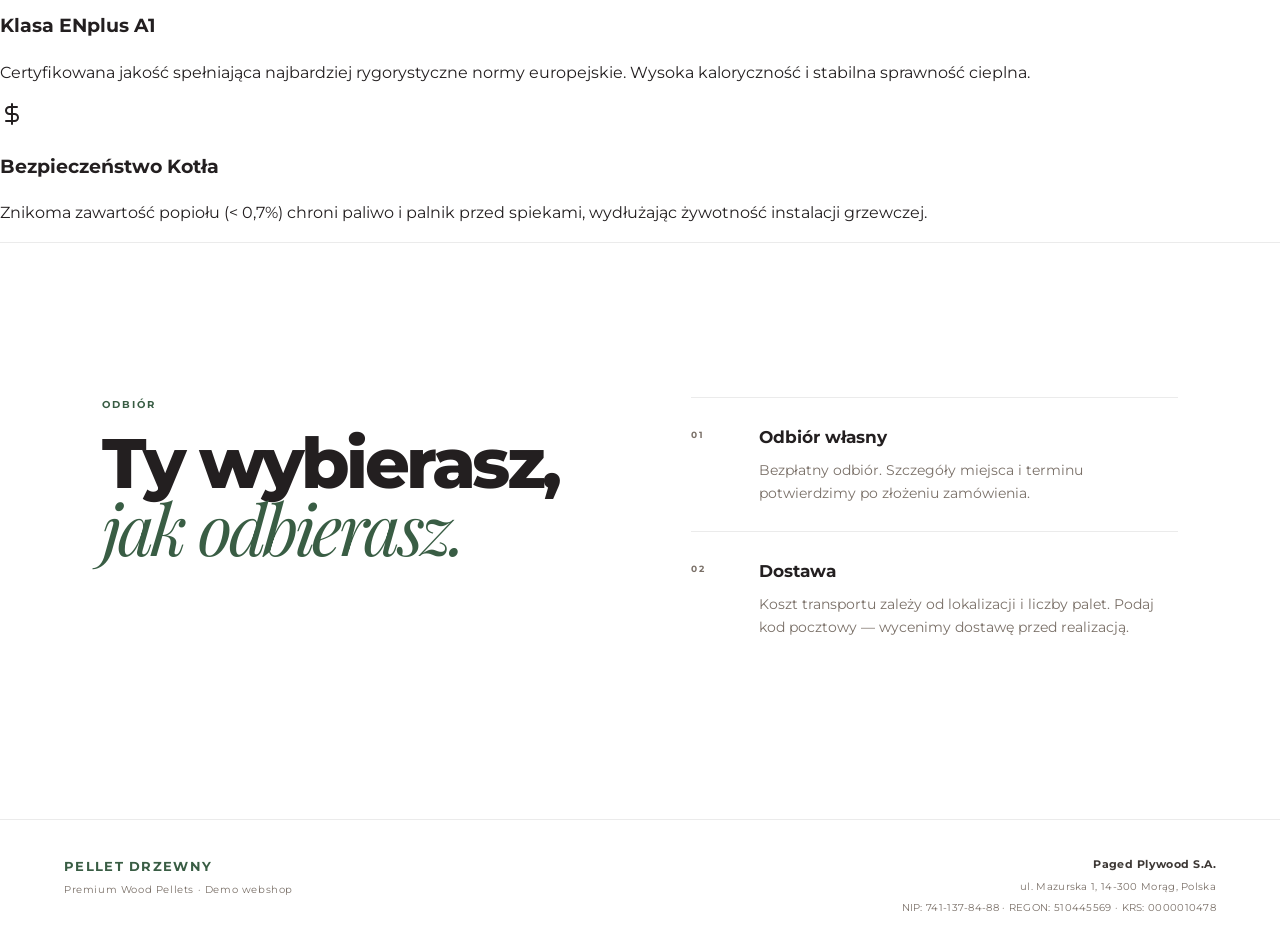
==== commit bfe96b45: "Add ENplus A1 banner under product visual, remove beige details for green theme, and add 100% Polski" ====
--- a/index.html
+++ b/index.html
@@ -28,6 +28,7 @@
     </a>
     <nav aria-label="Nawigacja główna">
       <a href="#produkt">Pellet</a>
+      <a href="#polski-produkt">Polski Produkt</a>
       <a href="#dlaczego">Dlaczego my</a>
       <a href="#dostawa">Dostawa</a>
     </nav>
@@ -139,6 +140,10 @@
           <div class="product-cert">
             <strong>ENplus</strong>
             A1 Certified
+          </div>
+          <div class="product-visual-banner">
+            <svg width="18" height="18" viewBox="0 0 24 24" fill="none" stroke="currentColor" stroke-width="2" stroke-linecap="round" stroke-linejoin="round"><path d="M12 22s8-4 8-10V5l-8-3-8 3v7c0 6 8 10 8 10z"/></svg>
+            <span>Spełnia wszystkie europejskie standardy <strong>ENplus A1</strong></span>
           </div>
         </figure>
 
@@ -207,6 +212,59 @@
       </div>
     </section>
 
+    <!-- ── POLISH PRODUCT SHOWCASE ── -->
+    <section class="polish-product" id="polski-produkt" aria-labelledby="polish-heading">
+      <div class="polish-header" data-animate>
+        <p class="eyebrow">100% Polski Produkt</p>
+        <h2 id="polish-heading">Czyste ciepło z polskich lasów,<br><em>produkowane w Morągu i Piszu.</em></h2>
+        <p class="lead-text">
+          Nasz pellet powstaje w 100% w Polsce z wyselekcjonowanego surowca drzewnego. Bez chemicznych lepiszczy czy dodatków — wyłącznie czyste, mocno sprasowane drewno najwyższej jakości.
+        </p>
+      </div>
+
+      <div class="polish-grid">
+        <div class="polish-card" data-animate data-delay="1">
+          <div class="polish-icon">
+            <svg width="24" height="24" viewBox="0 0 24 24" fill="none" stroke="currentColor" stroke-width="2" stroke-linecap="round" stroke-linejoin="round">
+              <path d="M21 10c0 7-9 13-9 13s-9-6-9-13a9 9 9 0 0118 0z"/><circle cx="12" cy="10" r="3"/>
+            </svg>
+          </div>
+          <h3>Produkcja w Morągu & Piszu</h3>
+          <p>Wytwarzany w nowoczesnych polskich zakładach produkcyjnych Paged na Mazurach, z gwarancją powtarzalnej jakości każdej partii.</p>
+        </div>
+
+        <div class="polish-card" data-animate data-delay="2">
+          <div class="polish-icon">
+            <svg width="24" height="24" viewBox="0 0 24 24" fill="none" stroke="currentColor" stroke-width="2" stroke-linecap="round" stroke-linejoin="round">
+              <path d="M12 22s8-4 8-10V5l-8-3-8 3v7c0 6 8 10 8 10z"/>
+            </svg>
+          </div>
+          <h3>100% Polskie Drewno</h3>
+          <p>Wykorzystujemy wyłącznie starannie wyselekcjonowane wióry i trociny z polskiego surowca drzewnego pochodzącego z certyfikowanych lasów.</p>
+        </div>
+
+        <div class="polish-card" data-animate data-delay="3">
+          <div class="polish-icon">
+            <svg width="24" height="24" viewBox="0 0 24 24" fill="none" stroke="currentColor" stroke-width="2" stroke-linecap="round" stroke-linejoin="round">
+              <polygon points="12 2 15.09 8.26 22 9.27 17 14.14 18.18 21.02 12 17.77 5.82 21.02 7 14.14 2 9.27 8.91 8.26 12 2"/>
+            </svg>
+          </div>
+          <h3>Klasa ENplus A1</h3>
+          <p>Certyfikowana jakość spełniająca najbardziej rygorystyczne normy europejskie. Wysoka kaloryczność i stabilna sprawność cieplna.</p>
+        </div>
+
+        <div class="polish-card" data-animate data-delay="4">
+          <div class="polish-icon">
+            <svg width="24" height="24" viewBox="0 0 24 24" fill="none" stroke="currentColor" stroke-width="2" stroke-linecap="round" stroke-linejoin="round">
+              <path d="M12 2v20M17 5H9.5a3.5 3.5 0 000 7h5a3.5 3.5 0 010 7H6"/>
+            </svg>
+          </div>
+          <h3>Bezpieczeństwo Kotła</h3>
+          <p>Znikoma zawartość popiołu (&lt; 0,7%) chroni paliwo i palnik przed spiekami, wydłużając żywotność instalacji grzewczej.</p>
+        </div>
+      </div>
+    </section>
+
     <!-- ── DELIVERY ── -->
     <section class="delivery" id="dostawa" aria-labelledby="delivery-heading">
       <div data-animate>
--- a/styles.css
+++ b/styles.css
@@ -12,8 +12,8 @@
   --green: #395d44;
   --green-dark: #2a4533;
   --green-light: #4e7a5c;
-  --gold: #c29a67;
-  --gold-light: #d4b48a;
+  --gold: #395d44;
+  --gold-light: #4e7a5c;
   --cream: #ffffff;
   --cream-dark: #f7f7f7;
   --ink: #231f20;
@@ -506,21 +506,47 @@
 .product-visual {
   border-radius: var(--radius-lg);
   overflow: hidden;
-  min-height: 600px;
   position: relative;
   background: var(--green-dark);
+  display: flex;
+  flex-direction: column;
 }
 
 .product-visual img {
   width: 100%;
-  height: 100%;
+  height: 480px;
   object-fit: cover;
-  object-position: center top;
+  object-position: center;
   transition: transform 0.6s ease;
 }
 
 .product-visual:hover img {
-  transform: scale(1.04);
+  transform: scale(1.03);
+}
+
+.product-visual-banner {
+  background: var(--green-dark);
+  color: var(--white);
+  padding: 16px 20px;
+  display: flex;
+  align-items: center;
+  justify-content: center;
+  gap: 10px;
+  font-size: 13px;
+  font-weight: 500;
+  border-top: 1px solid rgba(255, 255, 255, 0.12);
+  letter-spacing: .02em;
+  text-align: center;
+}
+
+.product-visual-banner svg {
+  flex-shrink: 0;
+  color: #80ab82;
+}
+
+.product-visual-banner strong {
+  color: #a8d5aa;
+  font-weight: 700;
 }
 
 .product-cert {
@@ -606,13 +632,13 @@
   position: absolute;
   top: 10px;
   right: 10px;
-  background: var(--gold);
+  background: var(--green);
   color: var(--white);
-  font-size: 7px;
+  font-size: 8px;
   font-style: normal;
   font-weight: 700;
-  letter-spacing: .1em;
-  padding: 3px 7px;
+  letter-spacing: .12em;
+  padding: 4px 9px;
   border-radius: 4px;
 }
 
@@ -1142,6 +1168,85 @@
     display: block;
   }
 
+
+/* ── POLISH PRODUCT SHOWCASE ── */
+.polish-product {
+  padding: 8vw 8vw;
+  background: #f8faf8;
+  border-top: 1px solid var(--border);
+  border-bottom: 1px solid var(--border);
+}
+
+.polish-header {
+  max-width: 720px;
+  margin-bottom: 4vw;
+}
+
+.polish-header h2 {
+  font-family: var(--serif);
+  font-size: clamp(28px, 3.5vw, 42px);
+  line-height: 1.2;
+  margin: 10px 0 16px;
+  font-weight: 400;
+}
+
+.polish-header h2 em {
+  font-style: italic;
+  color: var(--green);
+}
+
+.polish-header .lead-text {
+  font-size: 15px;
+  color: var(--ink-mid);
+  line-height: 1.7;
+}
+
+.polish-grid {
+  display: grid;
+  grid-template-columns: repeat(auto-fit, minmax(240px, 1fr));
+  gap: 24px;
+}
+
+.polish-card {
+  background: var(--white);
+  border: 1px solid var(--border);
+  border-radius: var(--radius-md);
+  padding: 30px 24px;
+  transition: transform var(--transition), box-shadow var(--transition), border-color var(--transition);
+}
+
+.polish-card:hover {
+  transform: translateY(-4px);
+  box-shadow: var(--shadow-md);
+  border-color: rgba(57, 93, 68, 0.3);
+}
+
+.polish-icon {
+  width: 46px;
+  height: 46px;
+  border-radius: 12px;
+  background: rgba(57, 93, 68, 0.08);
+  color: var(--green);
+  display: flex;
+  align-items: center;
+  justify-content: center;
+  margin-bottom: 20px;
+}
+
+.polish-card h3 {
+  font-size: 16px;
+  font-weight: 700;
+  margin: 0 0 8px;
+  color: var(--ink);
+}
+
+.polish-card p {
+  font-size: 13px;
+  color: var(--muted);
+  line-height: 1.6;
+  margin: 0;
+}
+
   .muted {
     margin-top: 14px;
   }
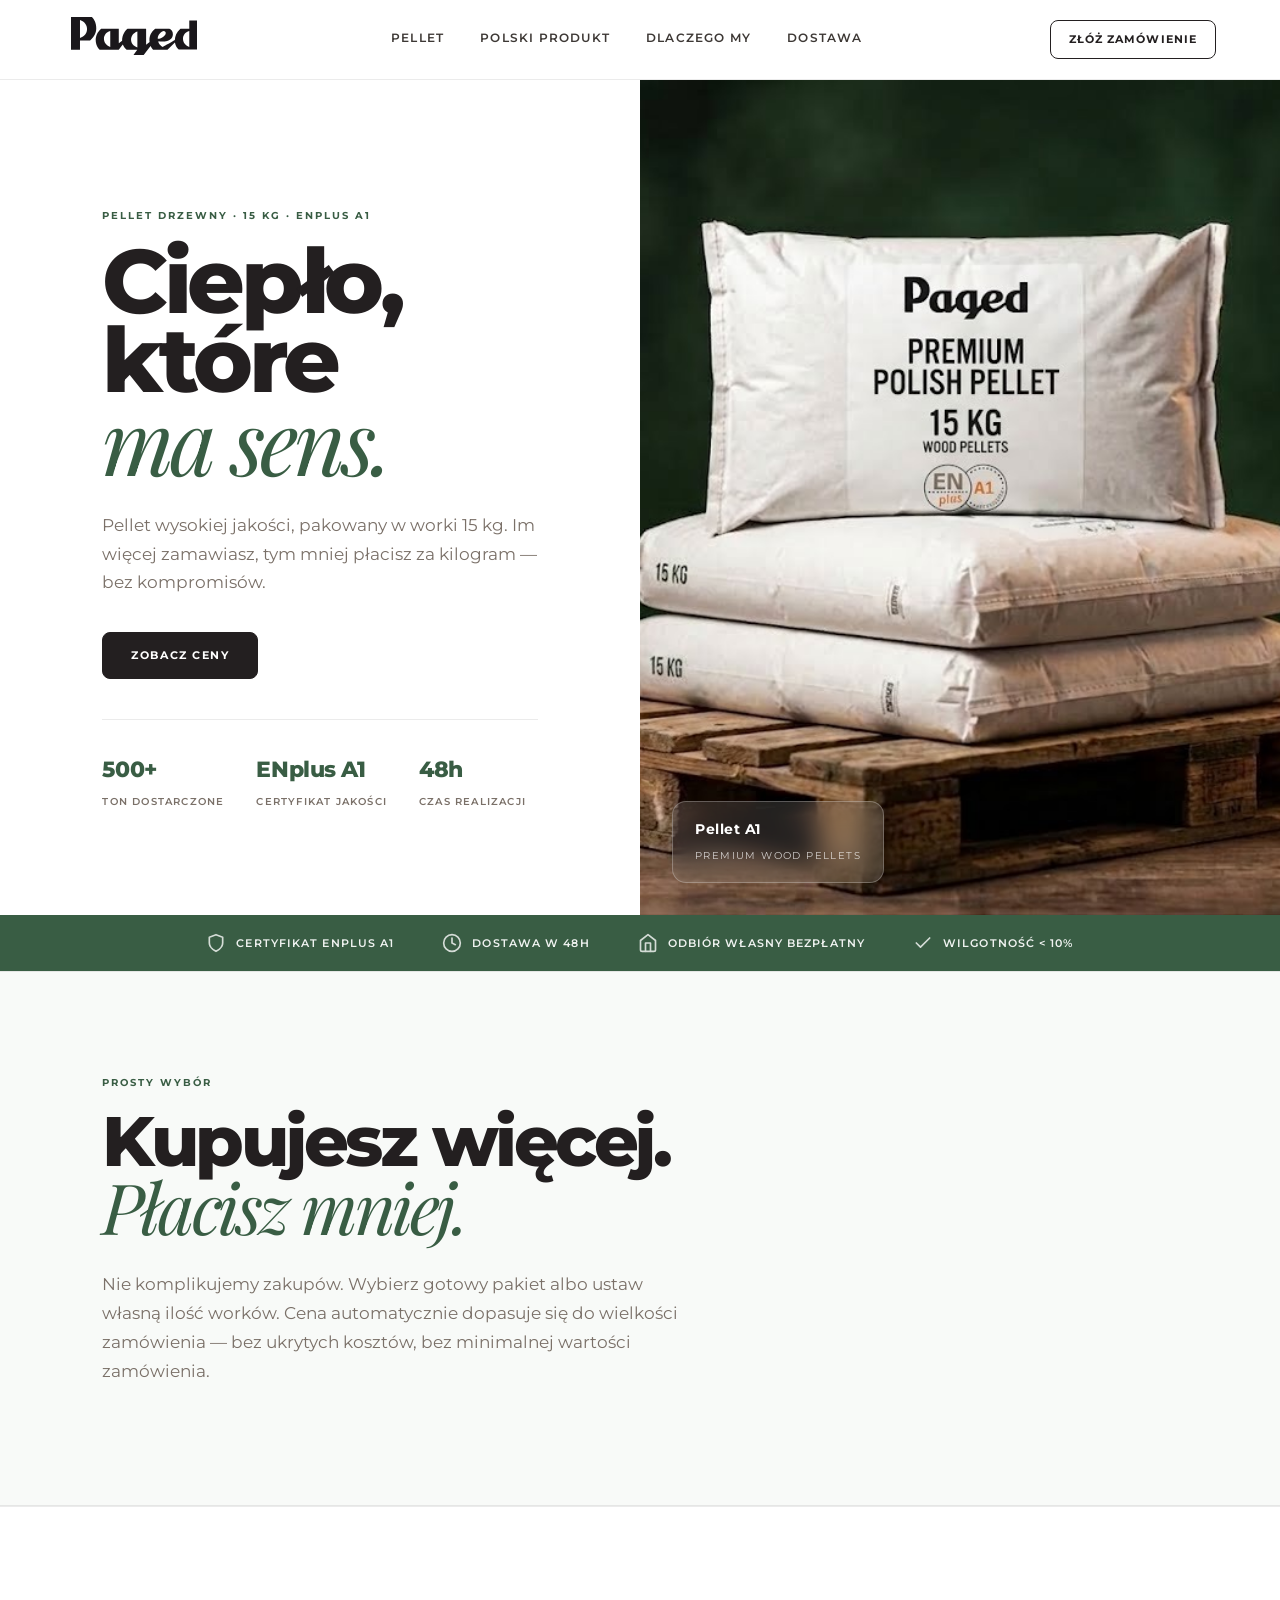
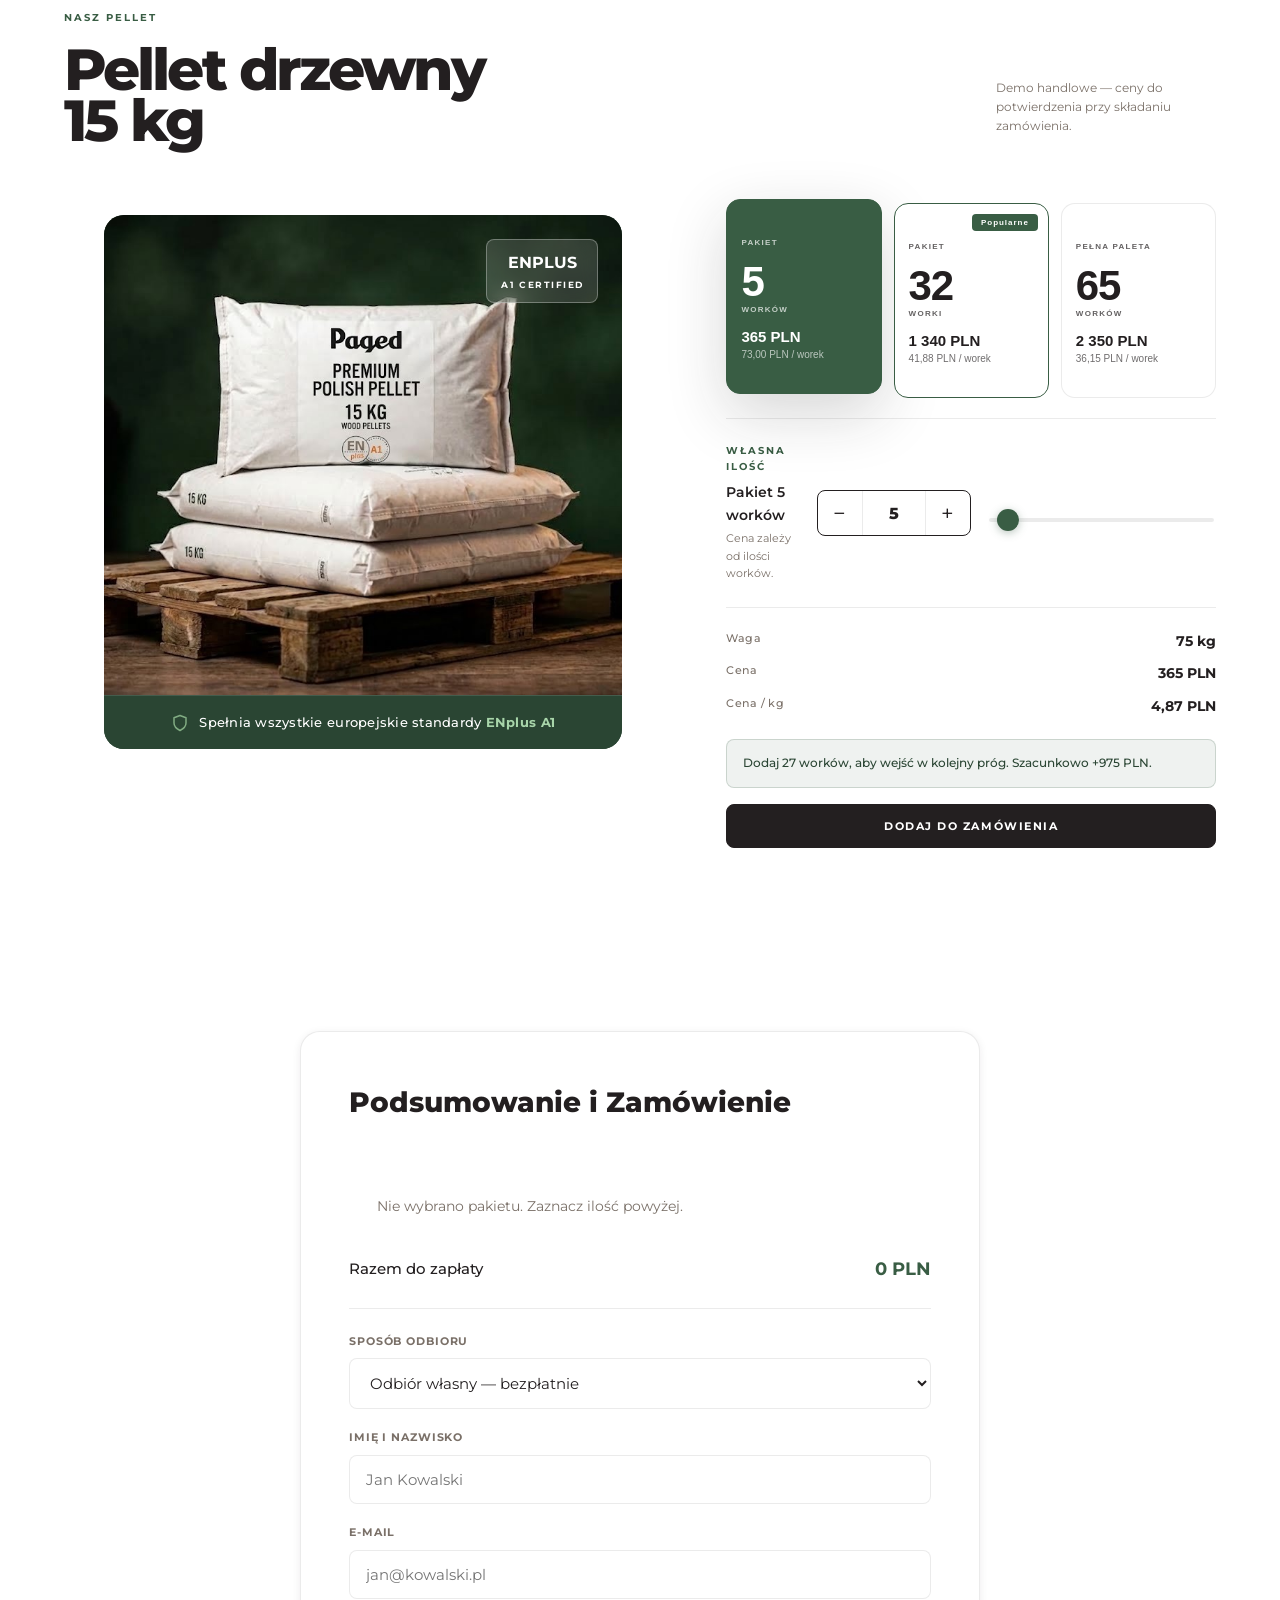
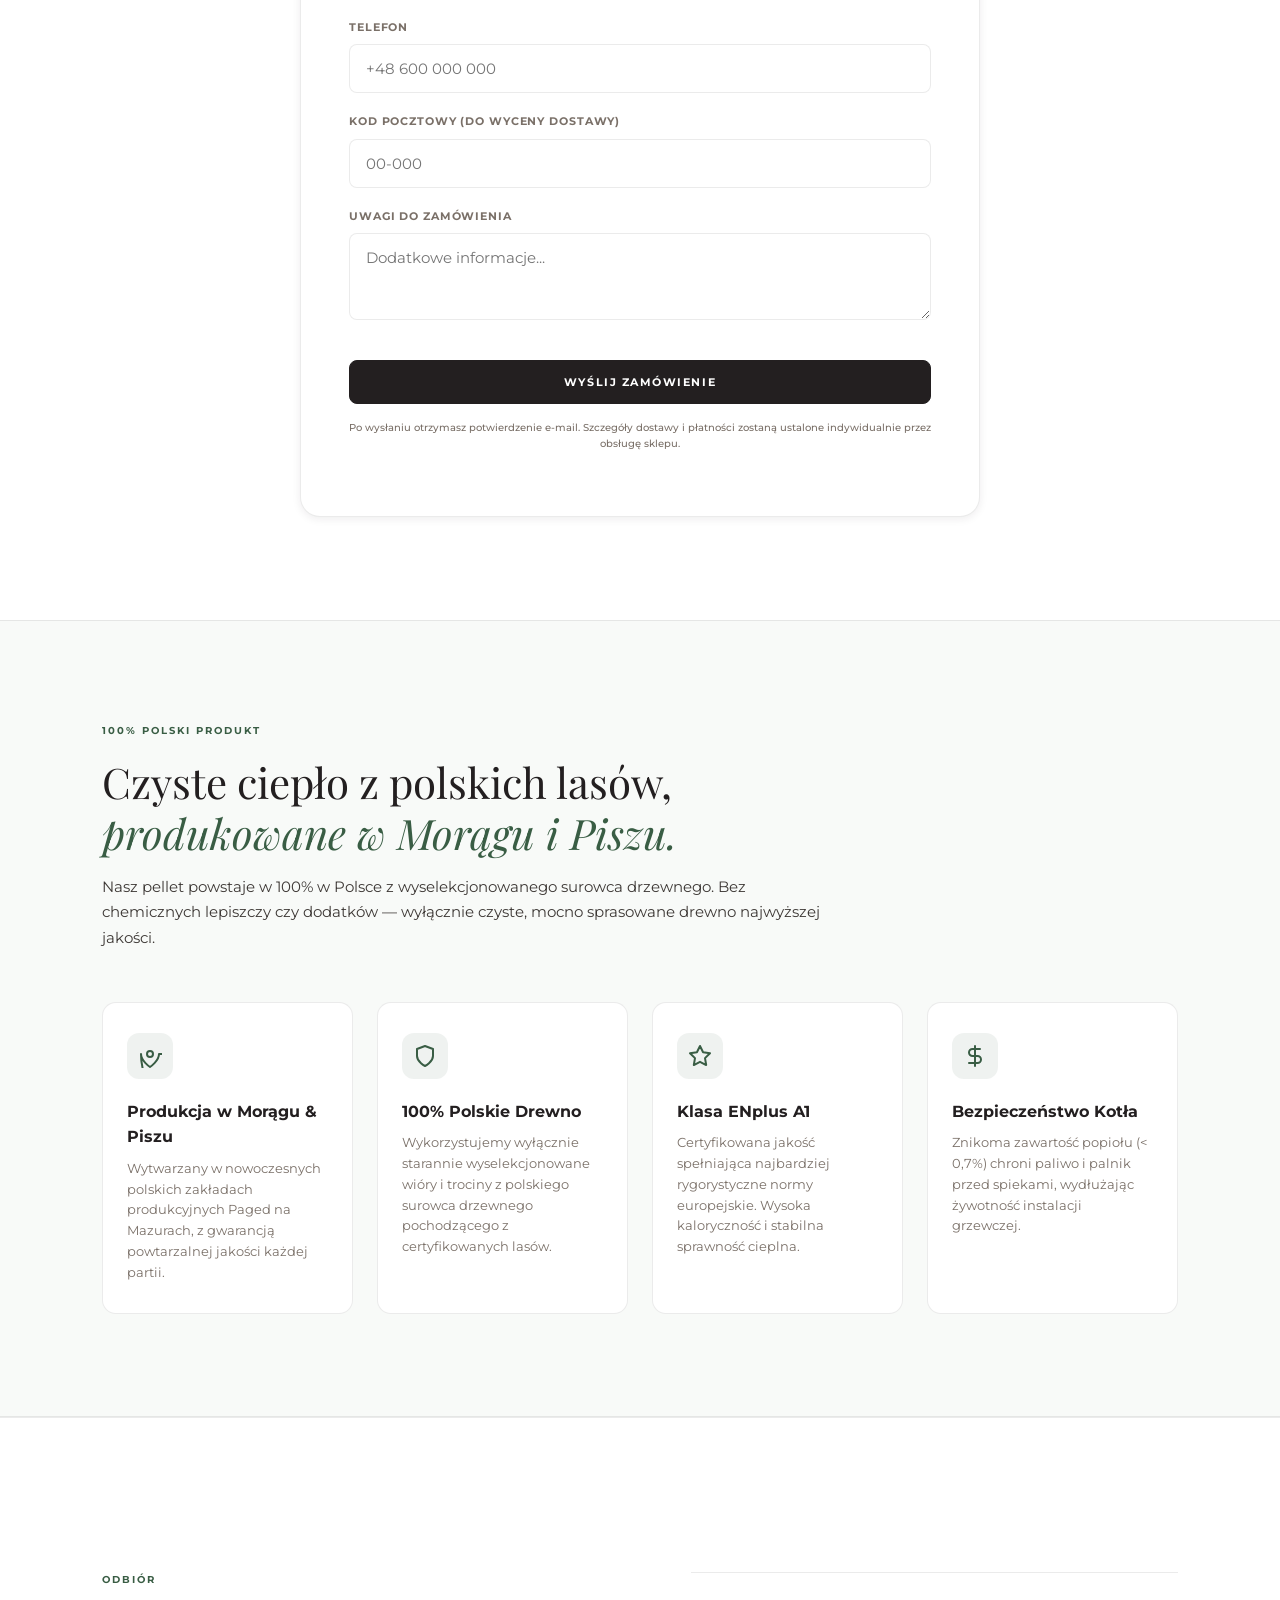
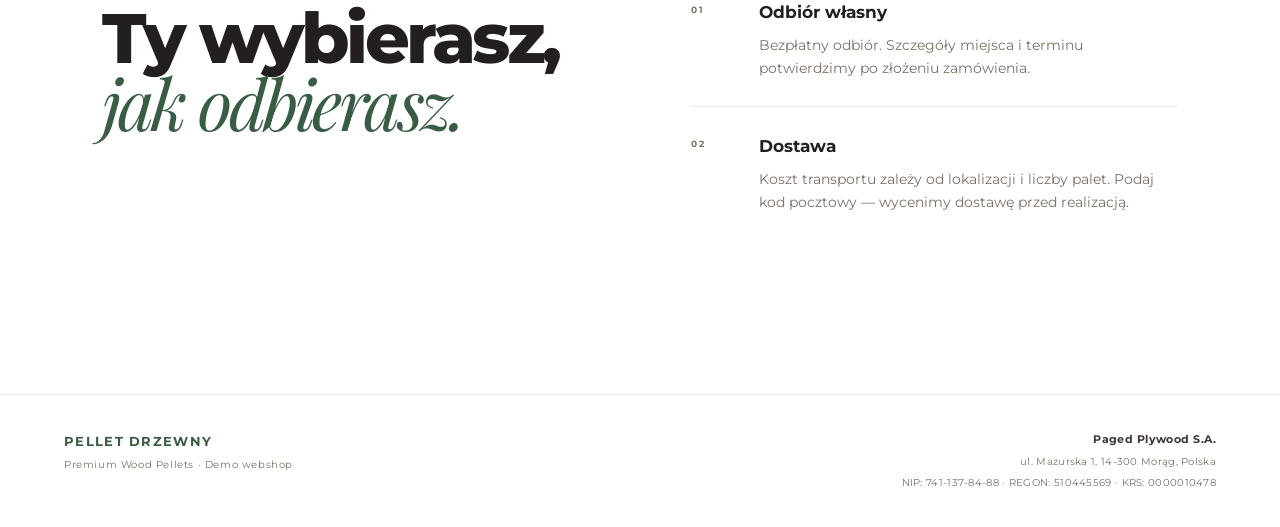
==== commit 83e2058b: "feat: redesign checkout flow and add confirmation page" ====
--- a/index.html
+++ b/index.html
@@ -32,15 +32,9 @@
       <a href="#dlaczego">Dlaczego my</a>
       <a href="#dostawa">Dostawa</a>
     </nav>
-    <button class="cart-button" id="cartOpen" type="button" aria-label="Otwórz koszyk">
-      <svg width="15" height="15" viewBox="0 0 24 24" fill="none" stroke="currentColor" stroke-width="2.5"
-        stroke-linecap="round" stroke-linejoin="round">
-        <path d="M6 2L3 6v14a2 2 0 002 2h14a2 2 0 002-2V6l-3-4z" />
-        <line x1="3" y1="6" x2="21" y2="6" />
-        <path d="M16 10a4 4 0 01-8 0" />
-      </svg>
-      Koszyk <span id="cartCount">0</span>
-    </button>
+    <a href="#zamowienie" class="cart-button" id="cartOpen" aria-label="Zamówienie">
+      Złóż zamówienie
+    </a>
   </header>
 
   <main id="top">
@@ -212,6 +206,56 @@
       </div>
     </section>
 
+    <!-- ── CHECKOUT SECTION ── -->
+    <section class="checkout-section" id="zamowienie" aria-labelledby="checkout-heading">
+      <div class="checkout-container">
+        <h2 id="checkout-heading">Podsumowanie i Zamówienie</h2>
+        
+        <div id="cartItems" class="cart-items">
+          <p class="empty">Nie wybrano pakietu. Zaznacz ilość powyżej.</p>
+        </div>
+
+        <div class="checkout-form">
+          <div class="checkout-row">
+            <span>Razem do zapłaty</span>
+            <strong id="cartTotal">0 PLN</strong>
+          </div>
+
+          <label>Sposób odbioru
+            <select id="fulfilment">
+              <option value="pickup">Odbiór własny — bezpłatnie</option>
+              <option value="delivery">Dostawa — koszt transportu ustalamy indywidualnie</option>
+            </select>
+          </label>
+
+          <label>Imię i nazwisko
+            <input id="customerName" autocomplete="name" required placeholder="Jan Kowalski">
+          </label>
+          <label>E-mail
+            <input id="customerEmail" type="email" autocomplete="email" required placeholder="jan@kowalski.pl">
+          </label>
+          <label>Telefon
+            <input id="customerPhone" type="tel" autocomplete="tel" required placeholder="+48 600 000 000">
+          </label>
+          <label>Kod pocztowy (do wyceny dostawy)
+            <input id="postcode" placeholder="00-000" autocomplete="postal-code">
+          </label>
+          <label>Uwagi do zamówienia
+            <textarea id="notes" rows="3" placeholder="Dodatkowe informacje..."></textarea>
+          </label>
+
+          <button class="button button-dark full" id="sendOrder" type="button" style="margin-top: 20px;">
+            Wyślij zamówienie
+          </button>
+
+          <p class="legal" style="margin-top: 16px;">
+            Po wysłaniu otrzymasz potwierdzenie e-mail. Szczegóły dostawy i płatności zostaną ustalone indywidualnie przez obsługę sklepu.
+          </p>
+          <p id="orderStatus" class="status"></p>
+        </div>
+      </div>
+    </section>
+
     <!-- ── POLISH PRODUCT SHOWCASE ── -->
     <section class="polish-product" id="polski-produkt" aria-labelledby="polish-heading">
       <div class="polish-header" data-animate>
@@ -301,57 +345,18 @@
     </address>
   </footer>
 
-  <!-- ── CART DRAWER ── -->
-  <aside class="drawer" id="cartDrawer" aria-hidden="true" aria-label="Koszyk">
-    <div class="drawer-head">
-      <h2>Twoje zamówienie</h2>
-      <button id="cartClose" type="button" aria-label="Zamknij koszyk">×</button>
+  <dialog id="successModal" class="success-modal">
+    <div class="modal-content">
+      <div class="success-icon">
+        <svg width="48" height="48" viewBox="0 0 24 24" fill="none" stroke="currentColor" stroke-width="2" stroke-linecap="round" stroke-linejoin="round">
+          <path d="M22 11.08V12a10 10 0 1 1-5.93-9.14"></path>
+          <polyline points="22 4 12 14.01 9 11.01"></polyline>
+        </svg>
+      </div>
+      <h3>Zamówienie przyjęte</h3>
+      <p>Proszę czekać, trwa przekierowanie do podsumowania...</p>
     </div>
-
-    <div id="cartItems" class="cart-items">
-      <p class="empty">Koszyk jest pusty.</p>
-    </div>
-
-    <div class="checkout">
-      <div class="checkout-row">
-        <span>Razem</span>
-        <strong id="cartTotal">0 PLN</strong>
-      </div>
-
-      <label>Sposób odbioru
-        <select id="fulfilment">
-          <option value="pickup">Odbiór własny — bezpłatnie</option>
-          <option value="delivery">Dostawa — koszt potwierdzimy</option>
-        </select>
-      </label>
-
-      <label>Imię i nazwisko
-        <input id="customerName" autocomplete="name" required placeholder="Jan Kowalski">
-      </label>
-      <label>E-mail
-        <input id="customerEmail" type="email" autocomplete="email" required placeholder="jan@kowalski.pl">
-      </label>
-      <label>Telefon
-        <input id="customerPhone" type="tel" autocomplete="tel" required placeholder="+48 600 000 000">
-      </label>
-      <label>Kod pocztowy
-        <input id="postcode" placeholder="00-000" autocomplete="postal-code">
-      </label>
-      <label>Uwagi
-        <textarea id="notes" rows="3" placeholder="Dodatkowe informacje do zamówienia..."></textarea>
-      </label>
-
-      <button class="button button-dark full" id="sendOrder" type="button" style="margin-top: 20px;">
-        Wyślij zamówienie
-      </button>
-
-      <p class="legal" style="margin-top: 16px;">To demo nie pobiera płatności. Po wysłaniu otrzymasz potwierdzenie, a
-        szczegóły dostawy zostaną ustalone indywidualnie.</p>
-      <p id="orderStatus" class="status"></p>
-    </div>
-  </aside>
-
-  <div class="scrim" id="scrim"></div>
+  </dialog>
 
   <script src="/app.js"></script>
 </body>
--- a/styles.css
+++ b/styles.css
@@ -439,8 +439,10 @@
 
 /* ── INTRO ── */
 .intro {
-  padding: 14vw 14vw 12vw;
-  max-width: 1200px;
+  padding: 8vw 8vw;
+  background: #f8faf8;
+  border-top: 1px solid var(--border);
+  border-bottom: 1px solid var(--border);
 }
 
 .intro h2,
@@ -935,65 +937,140 @@
   letter-spacing: .03em;
 }
 
-/* ── CART DRAWER ── */
-.drawer {
-  position: fixed;
-  right: 0;
-  top: 0;
-  width: min(520px, 100vw);
-  height: 100vh;
+/* ── CHECKOUT SECTION ── */
+.checkout-section {
+  padding: 6vw 5vw 8vw;
+  background: var(--cream);
+}
+
+.checkout-container {
+  max-width: 680px;
+  margin: 0 auto;
   background: var(--white);
-  z-index: 200;
-  transform: translateX(100%);
-  transition: transform .35s cubic-bezier(.4, 0, .2, 1);
-  overflow: auto;
-  border-left: 1px solid var(--border);
-  box-shadow: var(--shadow-lg);
-}
-
-.drawer.open {
-  transform: translateX(0);
-}
-
-.drawer-head {
+  padding: 48px;
+  border-radius: var(--radius-lg);
+  border: 1px solid var(--border);
+  box-shadow: var(--shadow-sm);
+}
+
+.checkout-container h2 {
+  font-size: 28px;
+  margin: 0 0 32px;
+  font-weight: 800;
+  color: var(--ink);
+}
+
+.checkout-form label {
+  display: flex;
+  flex-direction: column;
+  gap: 8px;
+  font-size: 11px;
+  font-weight: 700;
+  text-transform: uppercase;
+  letter-spacing: .08em;
+  color: var(--muted);
+  margin-bottom: 20px;
+}
+
+.checkout-form input,
+.checkout-form select,
+.checkout-form textarea {
+  font-family: var(--sans);
+  font-size: 15px;
+  padding: 14px 16px;
+  border: 1px solid var(--border);
+  border-radius: var(--radius-sm);
+  background: var(--cream);
+  color: var(--ink);
+  transition: border-color var(--transition), box-shadow var(--transition);
+}
+
+.checkout-form input:focus,
+.checkout-form select:focus,
+.checkout-form textarea:focus {
+  outline: none;
+  border-color: var(--green);
+  box-shadow: 0 0 0 3px rgba(57, 93, 68, 0.1);
+}
+
+.checkout-form input.error,
+.checkout-form select.error,
+.checkout-form textarea.error {
+  border-color: #d93838;
+  box-shadow: 0 0 0 3px rgba(217, 56, 56, 0.1);
+}
+
+.checkout-row {
   display: flex;
   justify-content: space-between;
   align-items: center;
-  padding: 28px;
+  padding-bottom: 24px;
+  margin-bottom: 24px;
   border-bottom: 1px solid var(--border);
-  position: sticky;
-  top: 0;
+  font-size: 18px;
+  font-weight: 600;
+}
+
+.checkout-row strong {
+  font-size: 24px;
+  color: var(--green);
+}
+
+.legal {
+  font-size: 12px;
+  color: var(--muted);
+  line-height: 1.5;
+  text-align: center;
+}
+
+/* ── SUCCESS MODAL ── */
+.success-modal {
+  border: none;
+  border-radius: var(--radius-lg);
+  padding: 0;
+  box-shadow: var(--shadow-lg);
+  background: transparent;
+}
+
+.success-modal::backdrop {
+  background: rgba(255, 255, 255, 0.85);
+  backdrop-filter: blur(8px);
+}
+
+.modal-content {
   background: var(--white);
-  z-index: 1;
-}
-
-.drawer-head h2 {
-  font-size: 20px;
-  font-weight: 700;
-  margin: 0;
-  letter-spacing: -.01em;
-}
-
-.drawer-head button {
-  width: 36px;
-  height: 36px;
-  background: var(--cream-dark);
-  border: 0;
+  padding: 48px;
+  border-radius: var(--radius-lg);
+  text-align: center;
+  max-width: 400px;
+  border: 1px solid var(--border);
+}
+
+.success-icon {
+  width: 80px;
+  height: 80px;
+  background: rgba(57, 93, 68, 0.1);
+  color: var(--green);
   border-radius: 50%;
-  font-size: 22px;
-  cursor: pointer;
   display: flex;
   align-items: center;
   justify-content: center;
-  line-height: 1;
+  margin: 0 auto 24px;
+}
+
+.modal-content h3 {
+  font-size: 24px;
+  font-weight: 800;
+  margin: 0 0 12px;
   color: var(--ink);
-  transition: background var(--transition);
-}
-
-.drawer-head button:hover {
-  background: var(--ink);
-  color: var(--white);
-}
+}
+
+.modal-content p {
+  color: var(--muted);
+  margin: 0;
+  line-height: 1.6;
+}
+
 
 .cart-items {
   padding: 24px 28px;
@@ -1089,6 +1166,13 @@
   background: var(--white);
 }
 
+.checkout input.error,
+.checkout select.error,
+.checkout textarea.error {
+  border-color: #d32f2f;
+  background: #fffafa;
+}
+
 .legal,
 .status {
   font-size: 10px;
@@ -1101,72 +1185,12 @@
   margin-top: 16px;
 }
 
+.status.error {
+  color: #d32f2f;
+}
+
 /* ── SCRIM ── */
-.scrim {
-  position: fixed;
-  inset: 0;
-  background: rgba(35, 31, 32, .45);
-  z-index: 150;
-  display: none;
-  backdrop-filter: blur(3px);
-}
-
-.scrim.open {
-  display: block;
-}
-
-/* ── RESPONSIVE ── */
-@media (max-width: 900px) {
-  .site-header {
-    padding: 0 24px;
-    height: 68px;
-  }
-
-  .site-header nav {
-    display: none;
-  }
-
-  .brand img {
-    width: 120px;
-  }
-
-  .cart-button {
-    padding: 9px 14px;
-  }
-
-  .hero {
-    grid-template-columns: 1fr;
-  }
-
-  .hero-copy {
-    min-height: 60vh;
-    padding: 72px 28px 56px;
-  }
-
-  .hero-image {
-    min-height: 52vh;
-  }
-
-  .hero-stats {
-    gap: 24px;
-  }
-
-  .trust-bar {
-    gap: 24px;
-    padding: 16px 24px;
-  }
-
-  .intro {
-    padding: 80px 28px 70px;
-  }
-
-  .product-section {
-    padding: 72px 24px;
-  }
-
-  .section-heading {
-    display: block;
-  }
+
 
 
 /* ── POLISH PRODUCT SHOWCASE ── */
@@ -1247,6 +1271,60 @@
   margin: 0;
 }
 
+/* ── RESPONSIVE ── */
+@media (max-width: 900px) {
+  .site-header {
+    padding: 0 24px;
+    height: 68px;
+  }
+
+  .site-header nav {
+    display: none;
+  }
+
+  .brand img {
+    width: 120px;
+  }
+
+  .cart-button {
+    padding: 9px 14px;
+  }
+
+  .hero {
+    grid-template-columns: 1fr;
+  }
+
+  .hero-copy {
+    min-height: 60vh;
+    padding: 72px 28px 56px;
+  }
+
+  .hero-image {
+    min-height: 52vh;
+  }
+
+  .hero-stats {
+    gap: 24px;
+  }
+
+  .trust-bar {
+    gap: 24px;
+    padding: 16px 24px;
+  }
+
+  .intro {
+    padding: 80px 28px 70px;
+  }
+
+  .product-section {
+    padding: 72px 24px;
+  }
+
+  .section-heading {
+    display: block;
+  }
+
+
   .muted {
     margin-top: 14px;
   }
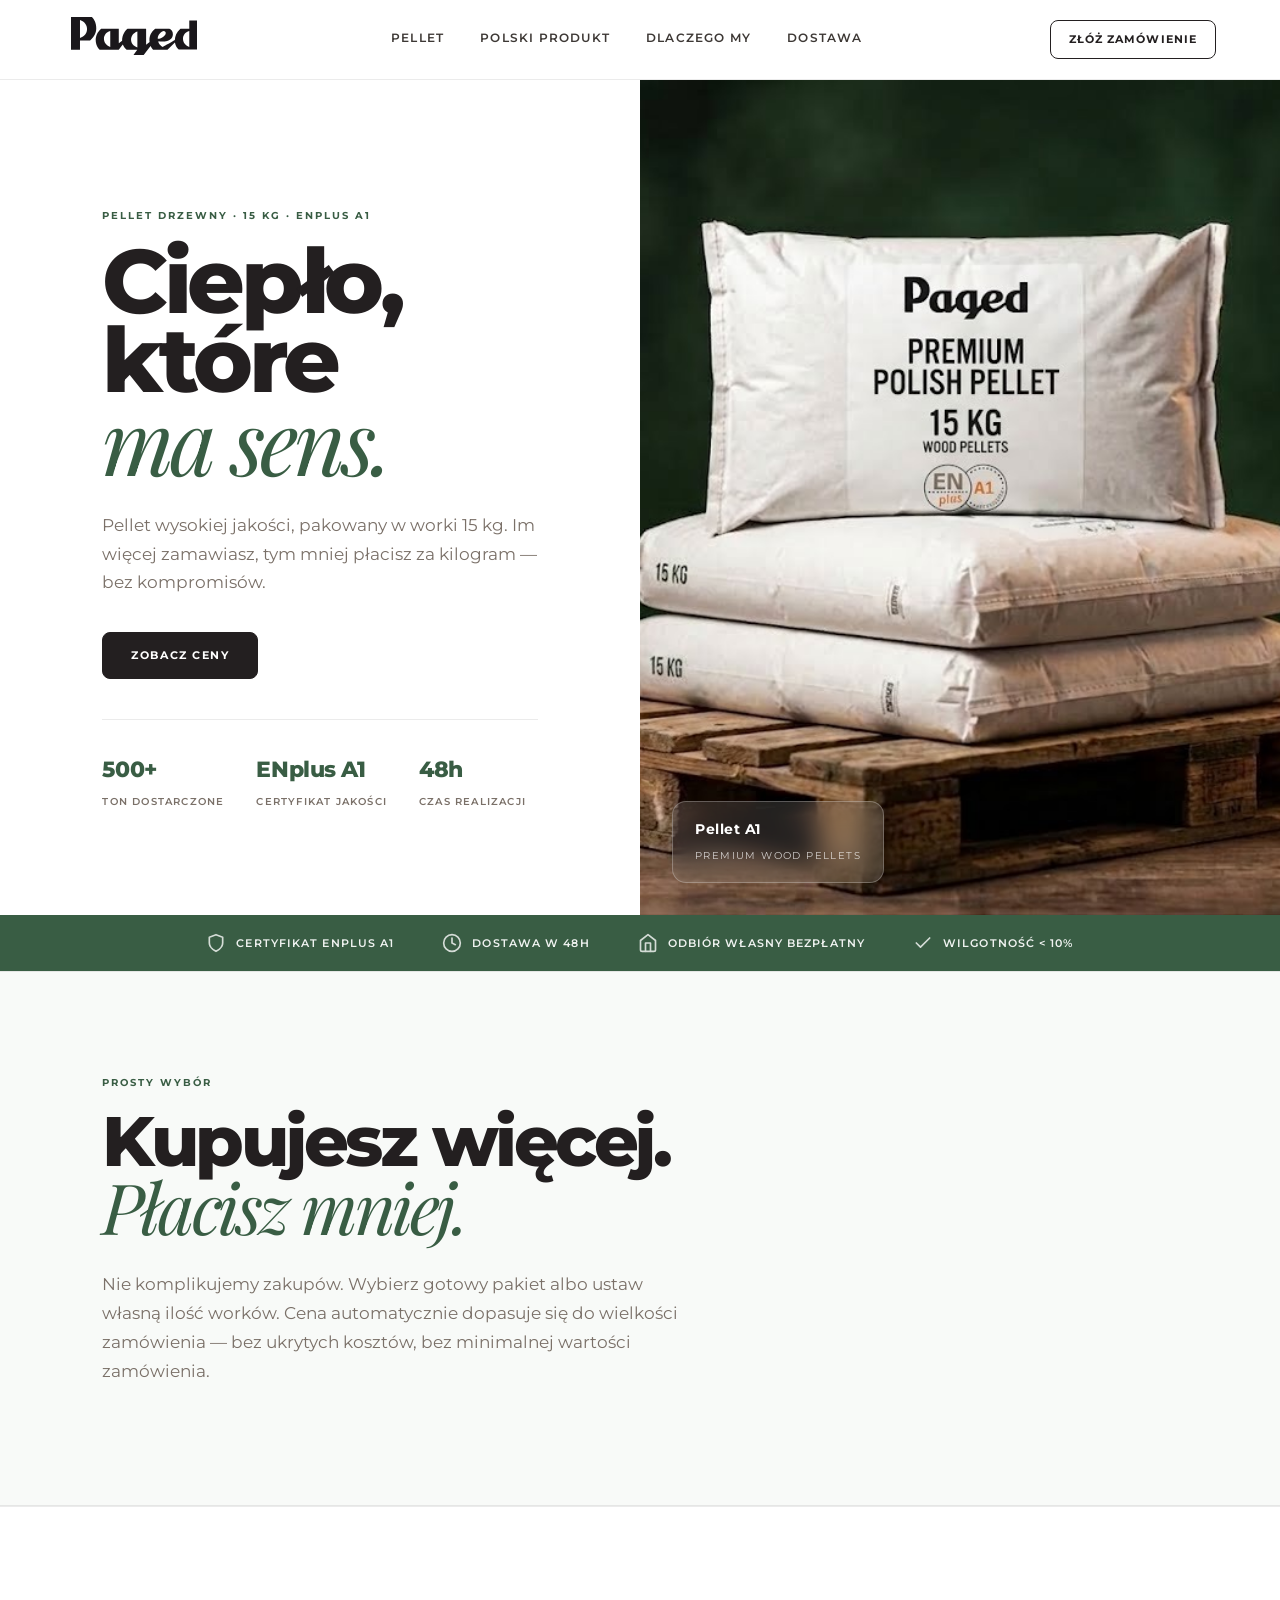
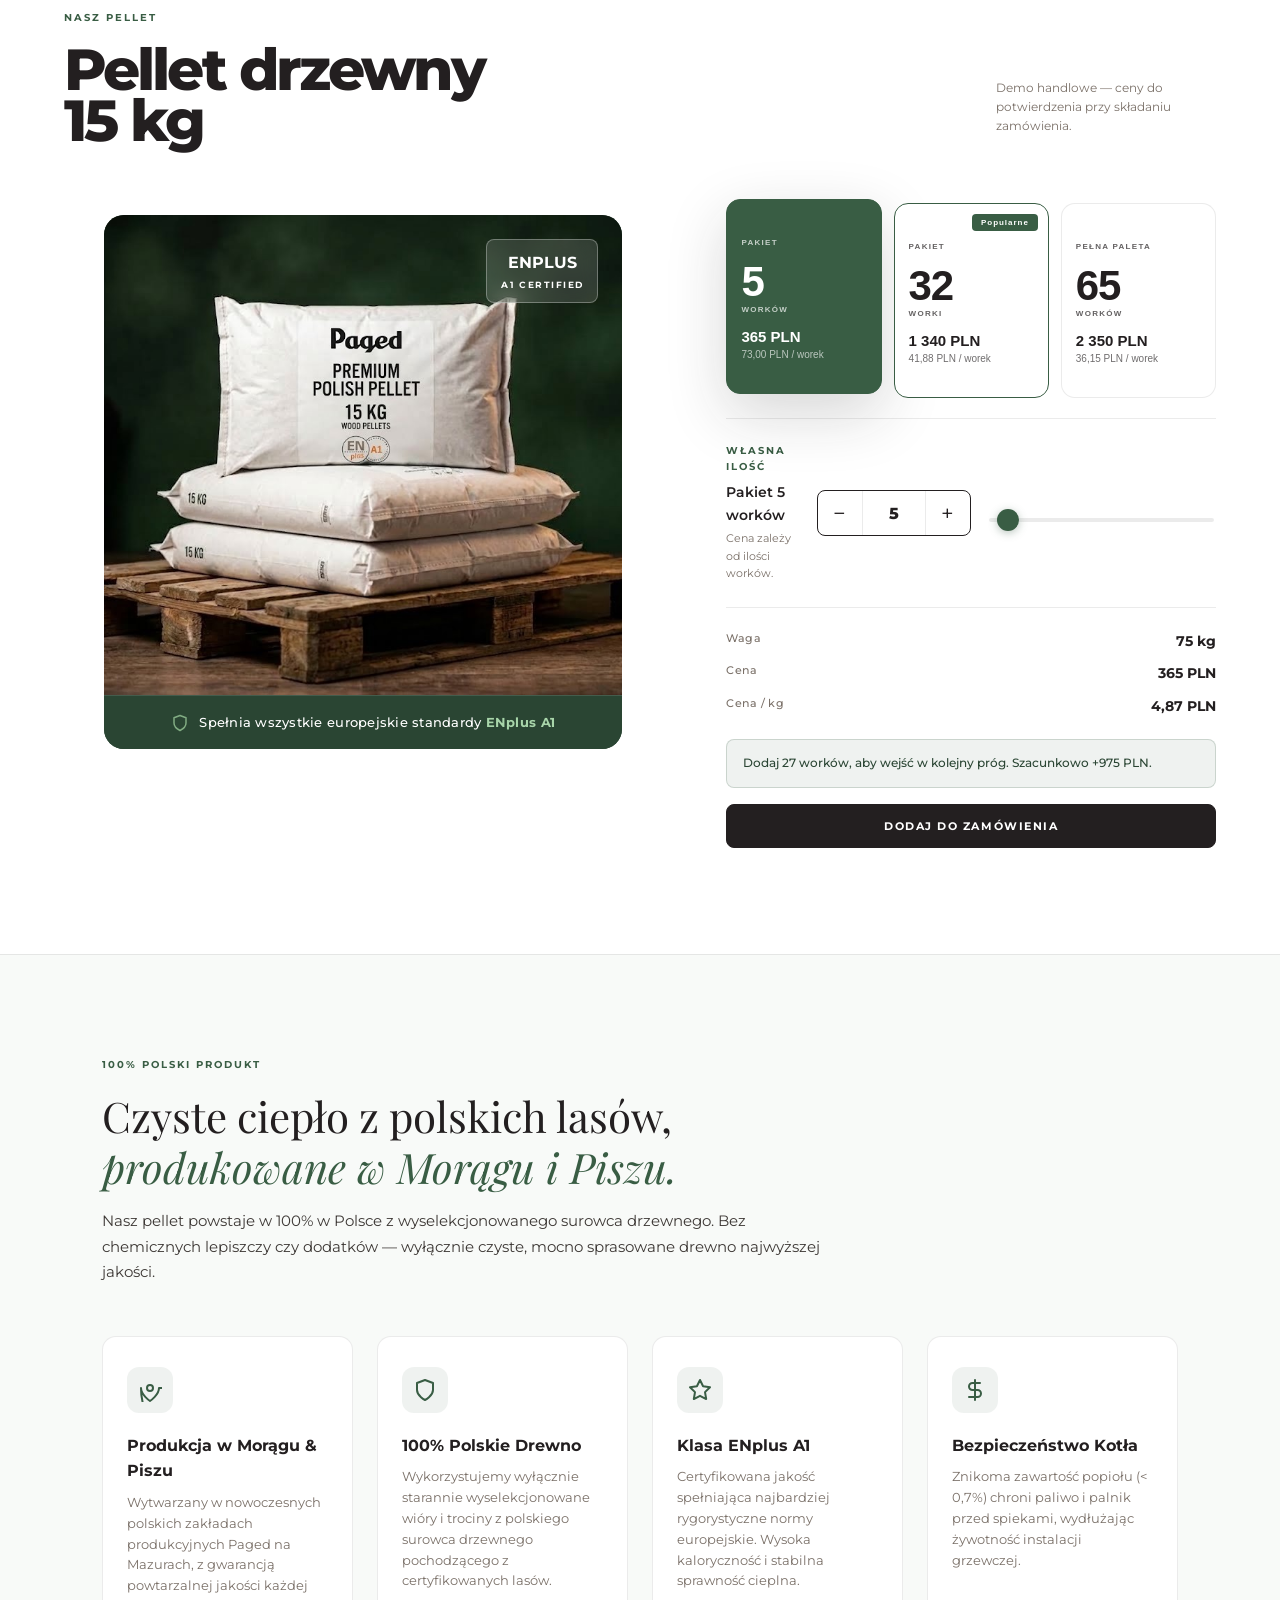
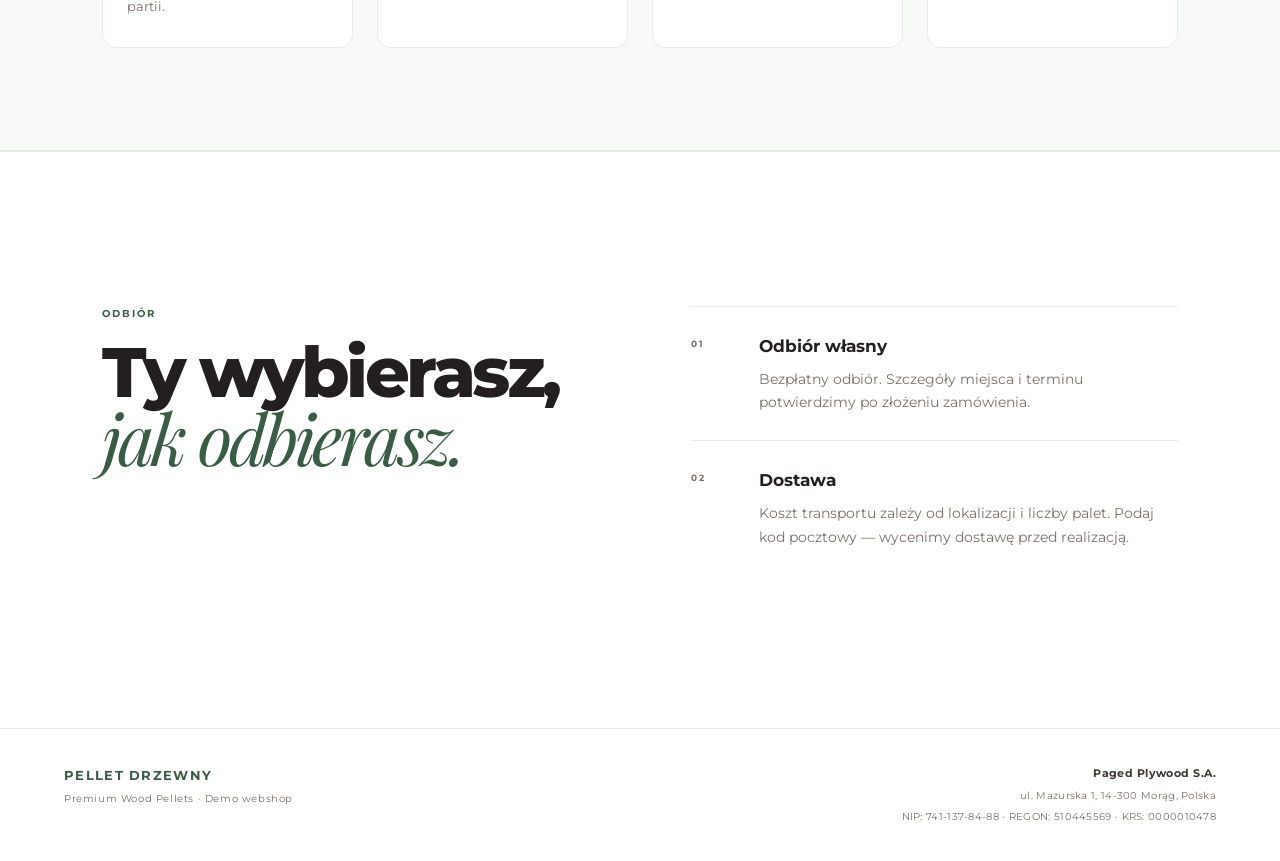
==== commit bac2ebc5: "fix: change checkout to a modal and add backend logging" ====
--- a/index.html
+++ b/index.html
@@ -206,10 +206,13 @@
       </div>
     </section>
 
-    <!-- ── CHECKOUT SECTION ── -->
-    <section class="checkout-section" id="zamowienie" aria-labelledby="checkout-heading">
+    <!-- ── CHECKOUT MODAL ── -->
+    <dialog class="checkout-modal" id="zamowienie" aria-labelledby="checkout-heading">
       <div class="checkout-container">
-        <h2 id="checkout-heading">Podsumowanie i Zamówienie</h2>
+        <div class="checkout-header">
+          <h2 id="checkout-heading">Podsumowanie i Zamówienie</h2>
+          <button id="closeCheckout" type="button" aria-label="Zamknij" class="close-btn">&times;</button>
+        </div>
         
         <div id="cartItems" class="cart-items">
           <p class="empty">Nie wybrano pakietu. Zaznacz ilość powyżej.</p>
@@ -254,7 +257,7 @@
           <p id="orderStatus" class="status"></p>
         </div>
       </div>
-    </section>
+    </dialog>
 
     <!-- ── POLISH PRODUCT SHOWCASE ── -->
     <section class="polish-product" id="polski-produkt" aria-labelledby="polish-heading">
--- a/styles.css
+++ b/styles.css
@@ -937,27 +937,60 @@
   letter-spacing: .03em;
 }
 
-/* ── CHECKOUT SECTION ── */
-.checkout-section {
-  padding: 6vw 5vw 8vw;
-  background: var(--cream);
+/* ── CHECKOUT MODAL ── */
+.checkout-modal {
+  border: none;
+  border-radius: var(--radius-lg);
+  padding: 0;
+  box-shadow: var(--shadow-lg);
+  background: transparent;
+  max-width: 90vw;
+  width: 680px;
+}
+
+.checkout-modal::backdrop {
+  background: rgba(35, 31, 32, .6);
+  backdrop-filter: blur(5px);
 }
 
 .checkout-container {
-  max-width: 680px;
-  margin: 0 auto;
   background: var(--white);
   padding: 48px;
   border-radius: var(--radius-lg);
-  border: 1px solid var(--border);
-  box-shadow: var(--shadow-sm);
-}
-
-.checkout-container h2 {
+}
+
+.checkout-header {
+  display: flex;
+  justify-content: space-between;
+  align-items: center;
+  margin-bottom: 24px;
+}
+
+.checkout-header h2 {
   font-size: 28px;
-  margin: 0 0 32px;
+  margin: 0;
   font-weight: 800;
   color: var(--ink);
+}
+
+.close-btn {
+  background: var(--cream-dark);
+  border: none;
+  border-radius: 50%;
+  width: 40px;
+  height: 40px;
+  font-size: 24px;
+  cursor: pointer;
+  display: flex;
+  align-items: center;
+  justify-content: center;
+  color: var(--ink);
+  transition: background var(--transition);
+}
+
+.close-btn:hover {
+  background: var(--ink);
+  color: var(--white);
 }
 
 .checkout-form label {
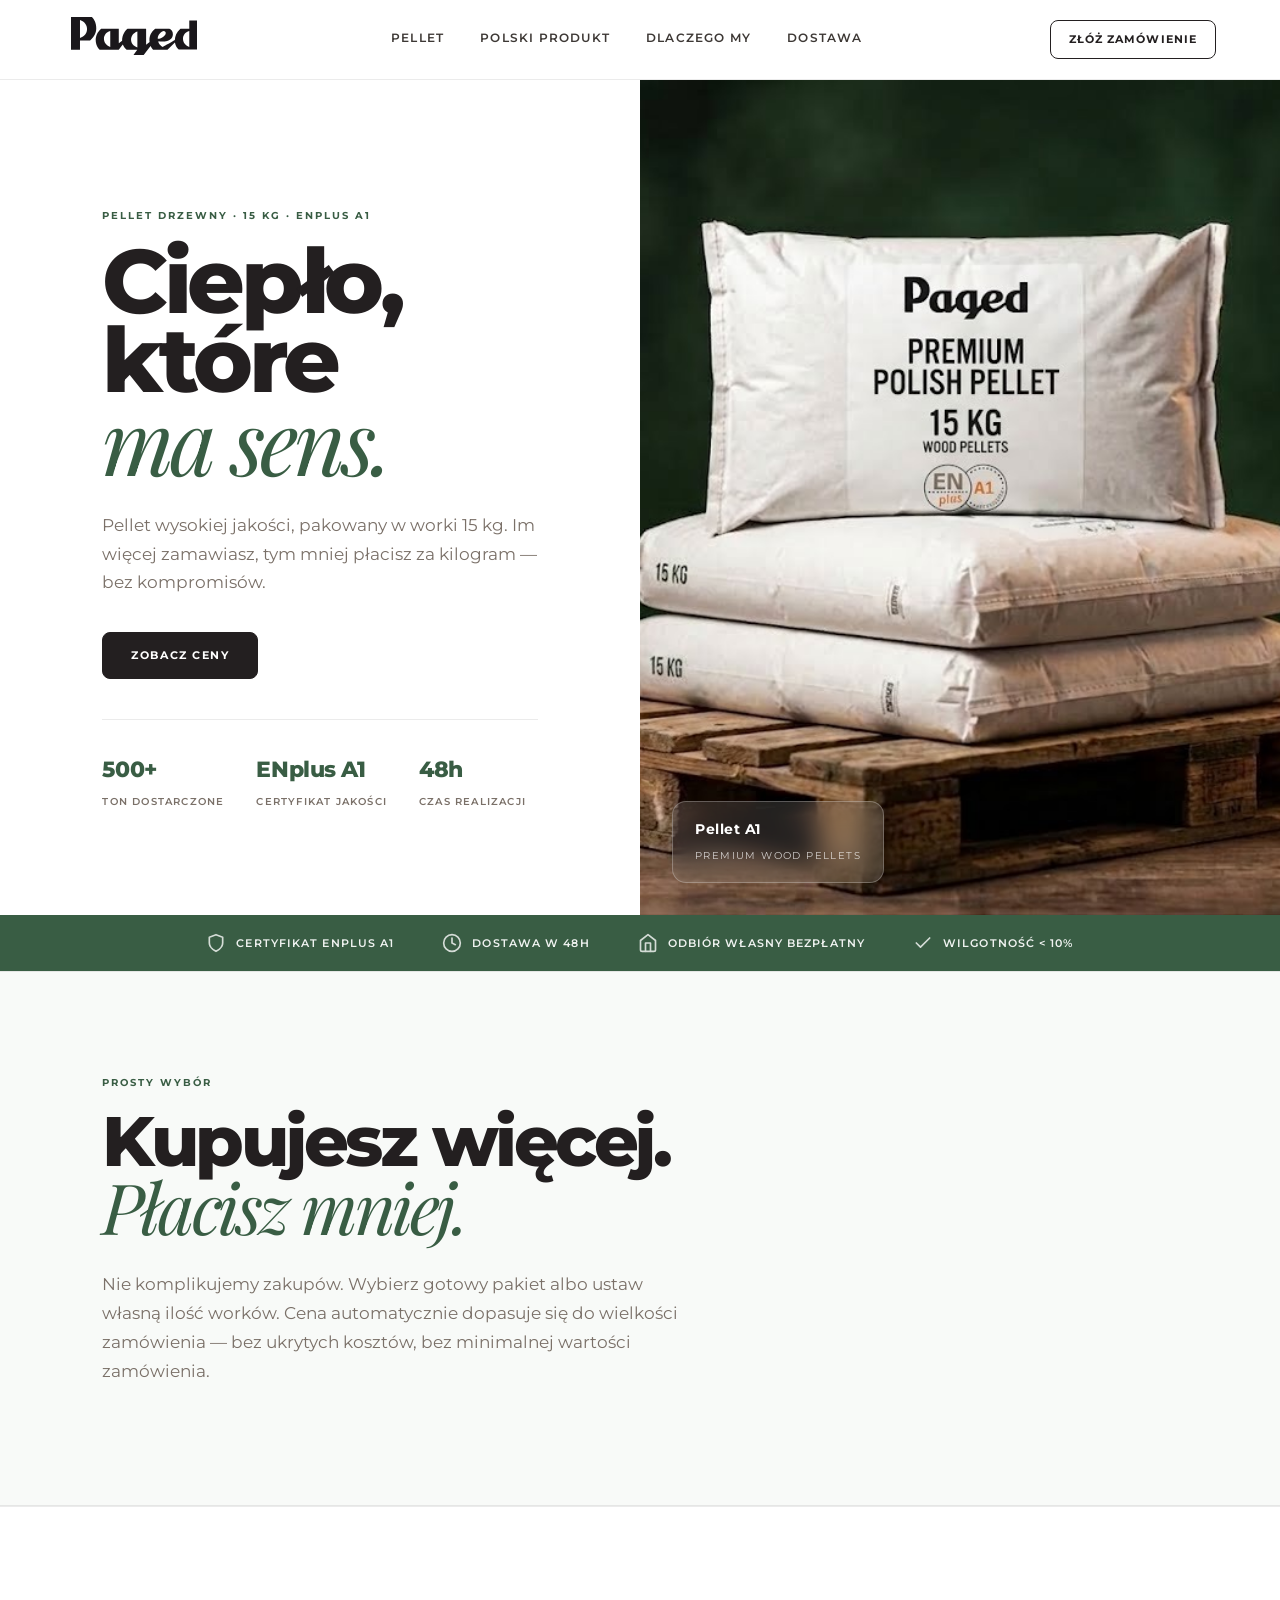
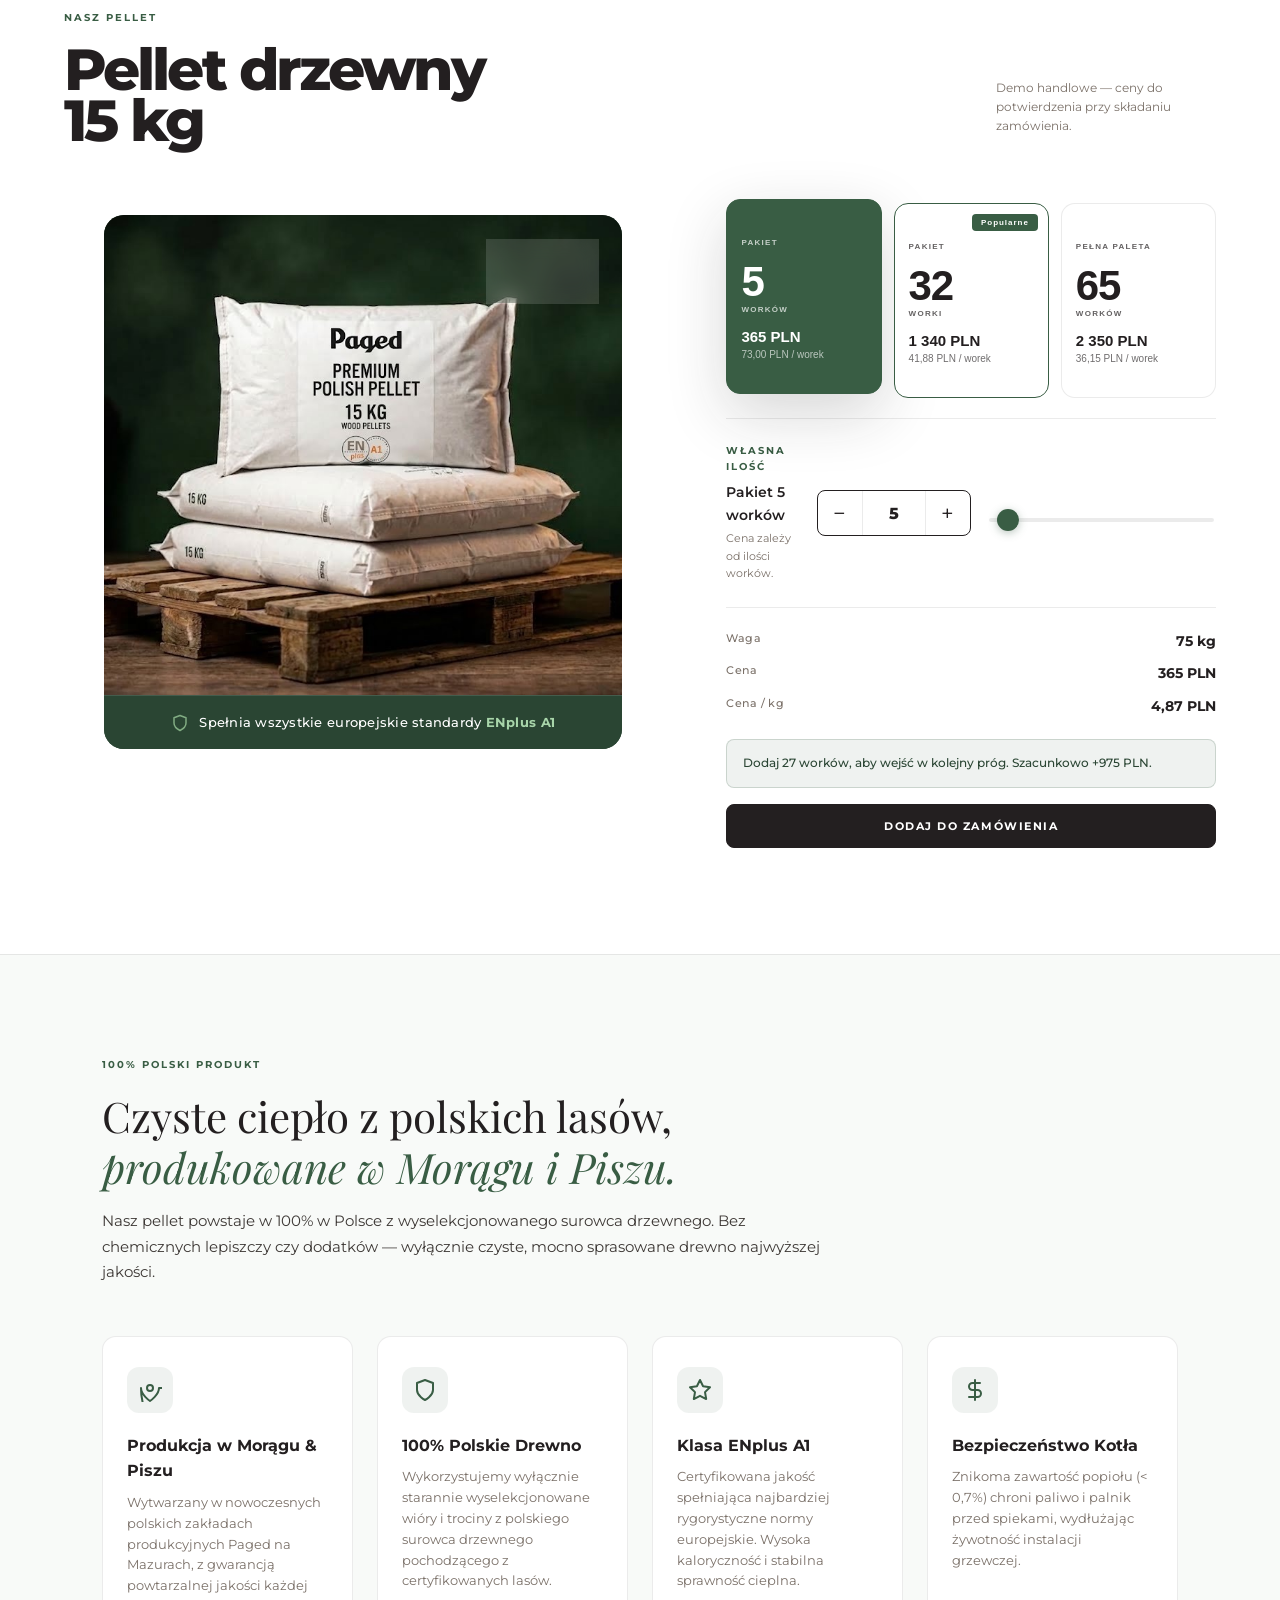
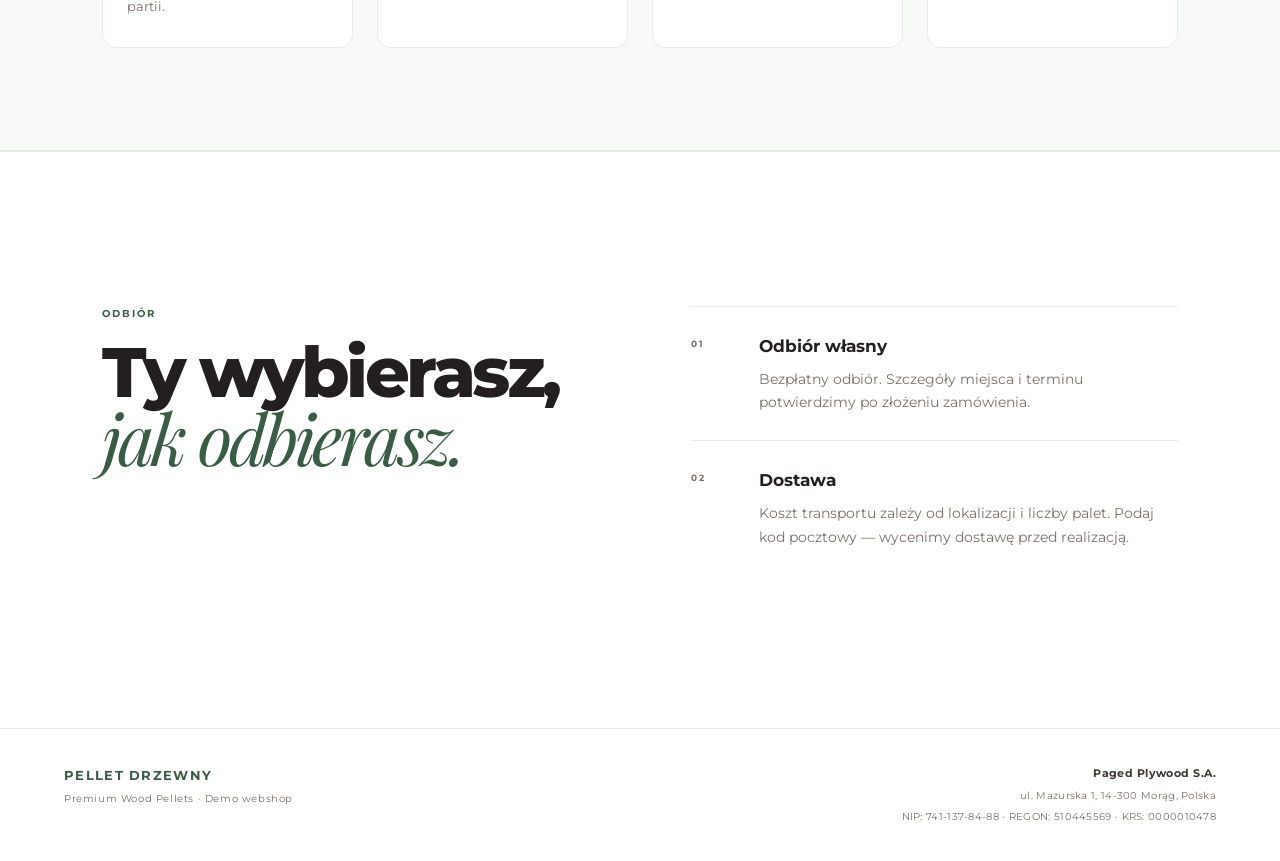
==== commit 32afaf98: "fix: change header button to scroll to products instead of opening modal" ====
--- a/index.html
+++ b/index.html
@@ -32,7 +32,7 @@
       <a href="#dlaczego">Dlaczego my</a>
       <a href="#dostawa">Dostawa</a>
     </nav>
-    <a href="#zamowienie" class="cart-button" id="cartOpen" aria-label="Zamówienie">
+    <a href="#produkt" class="cart-button" id="cartOpen" aria-label="Zamówienie">
       Złóż zamówienie
     </a>
   </header>
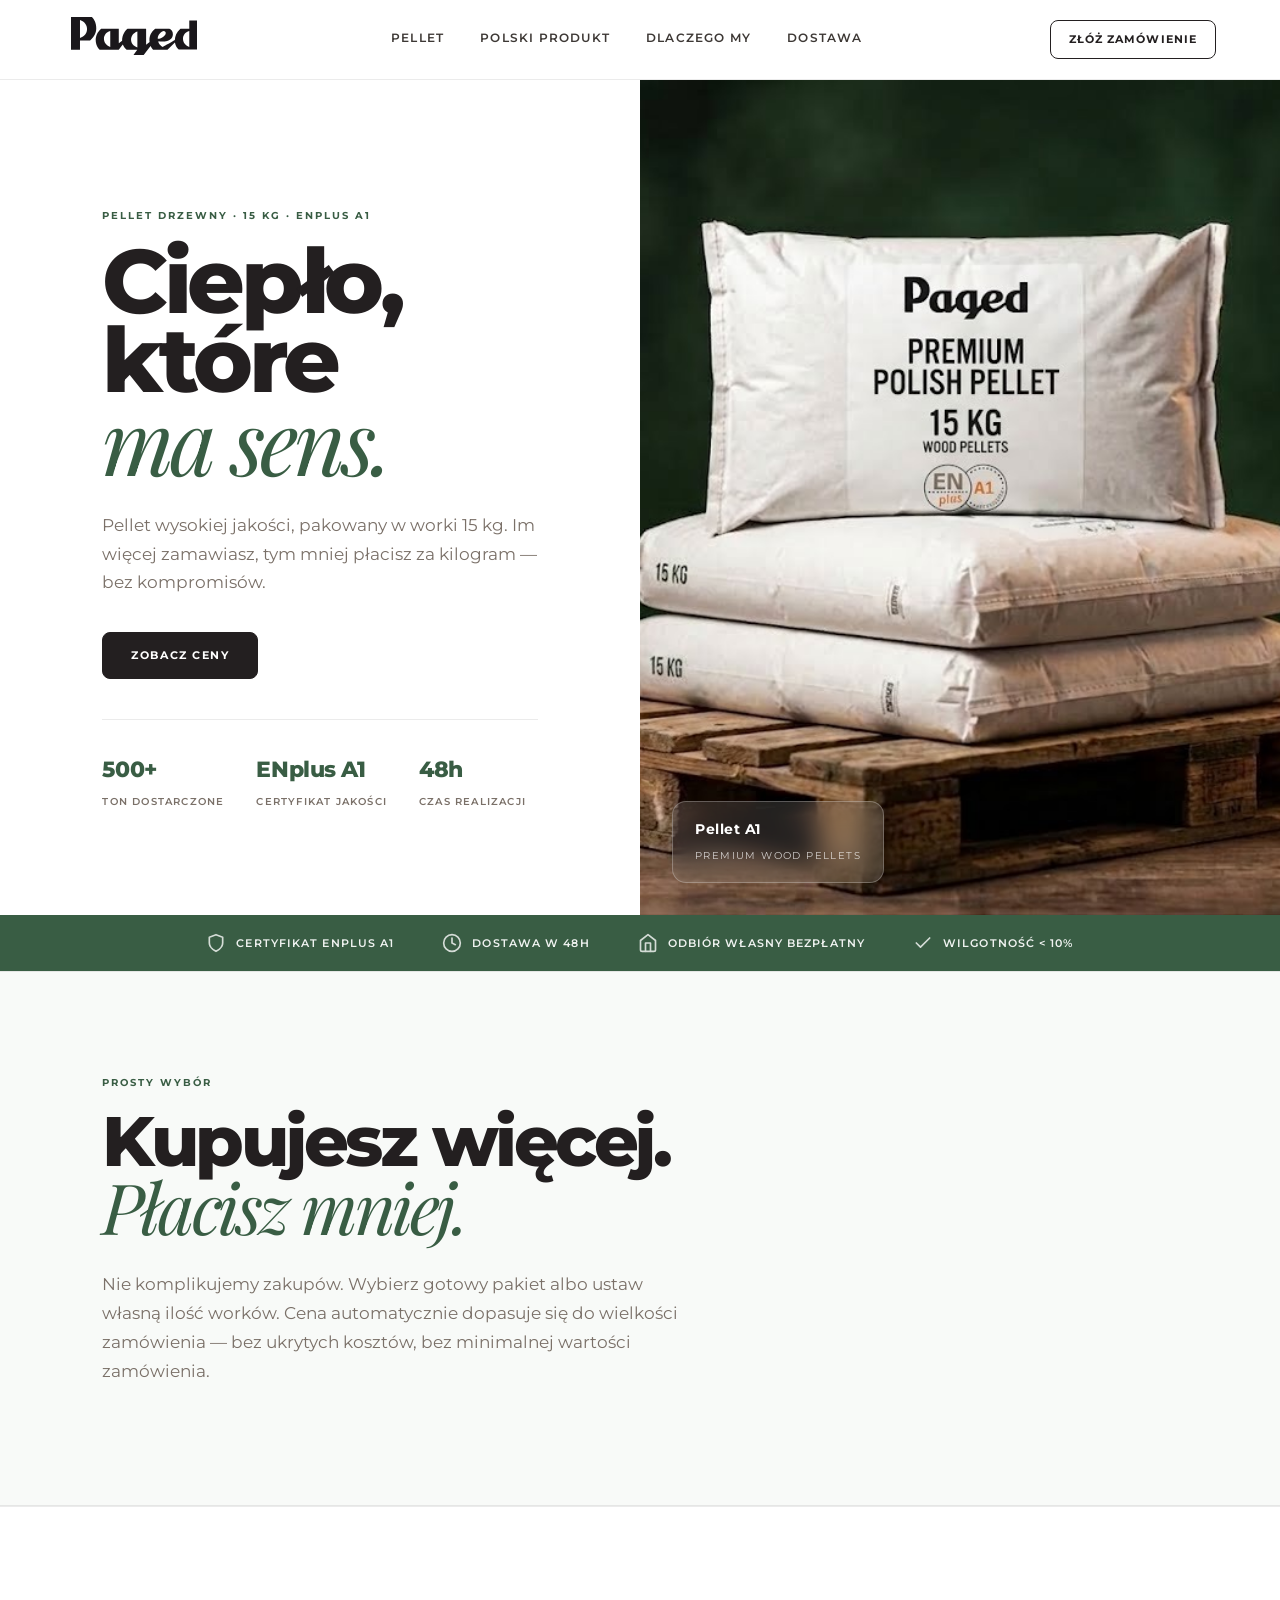
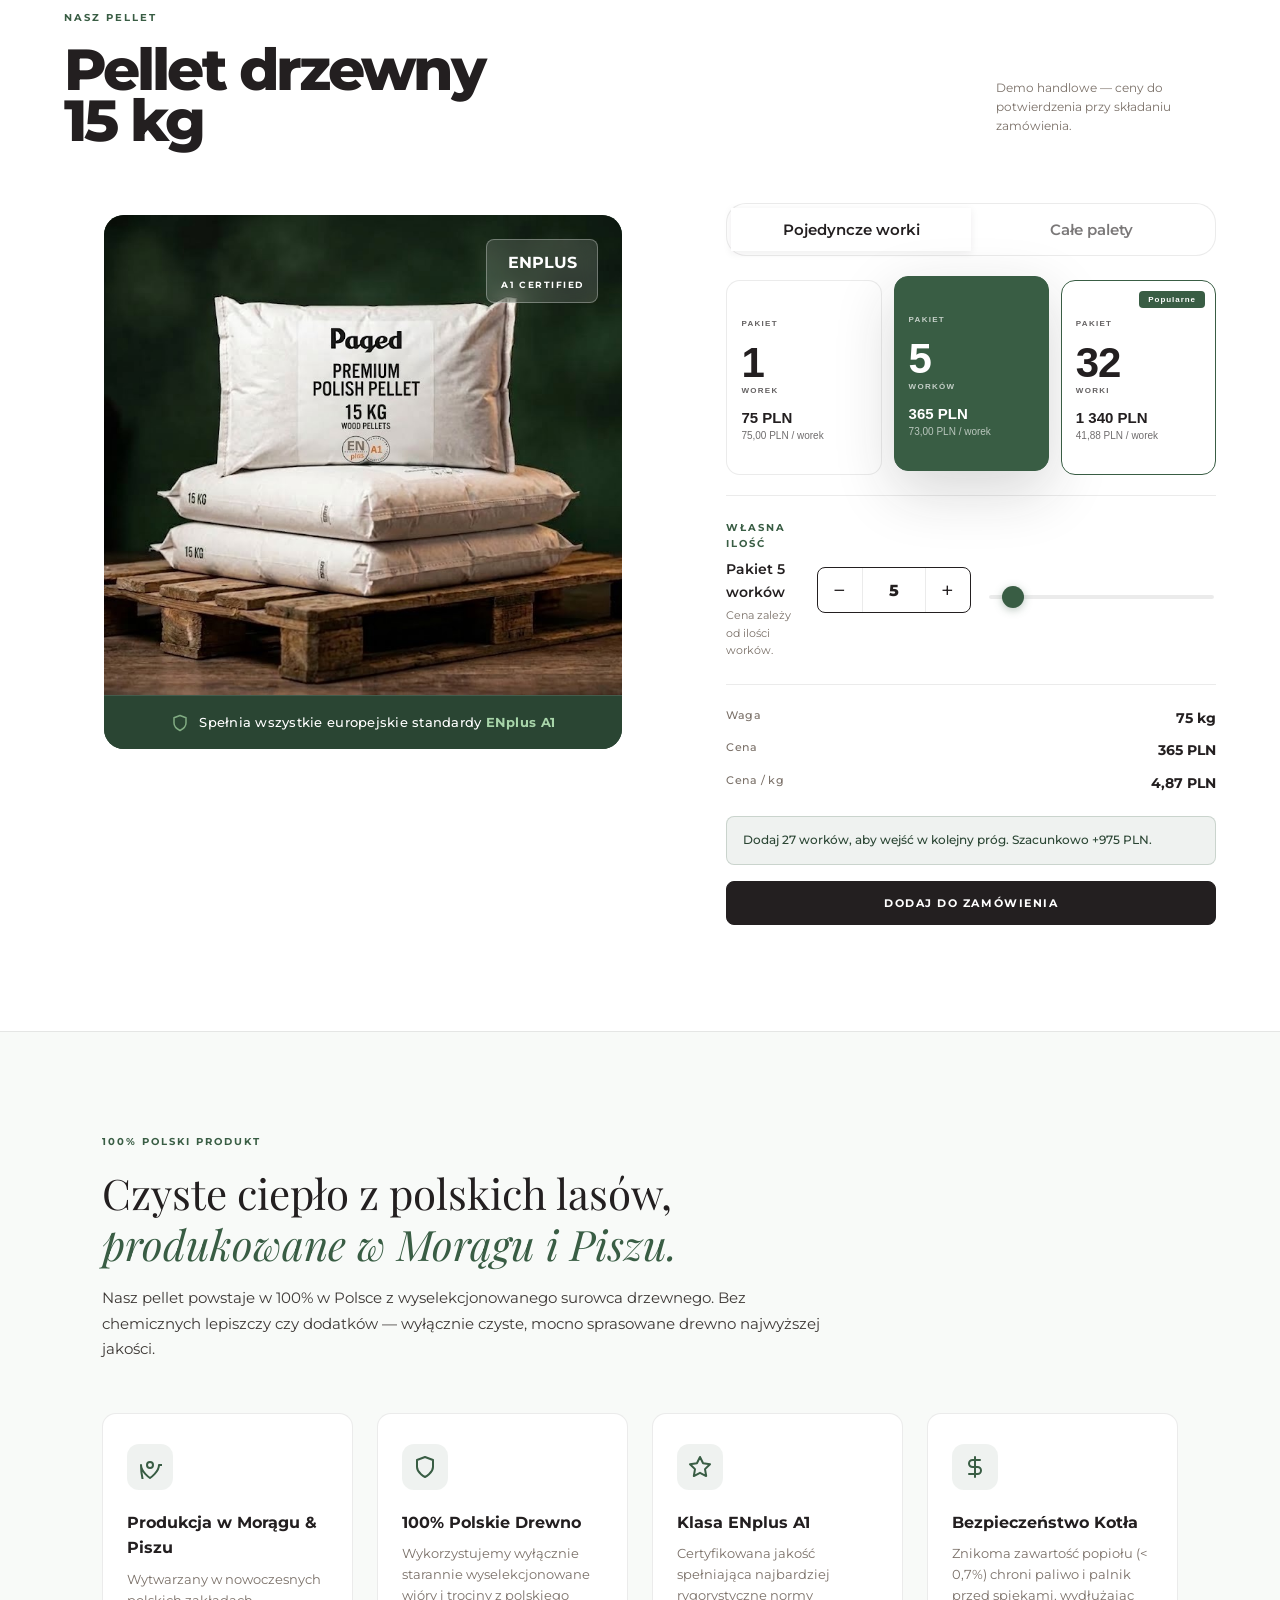
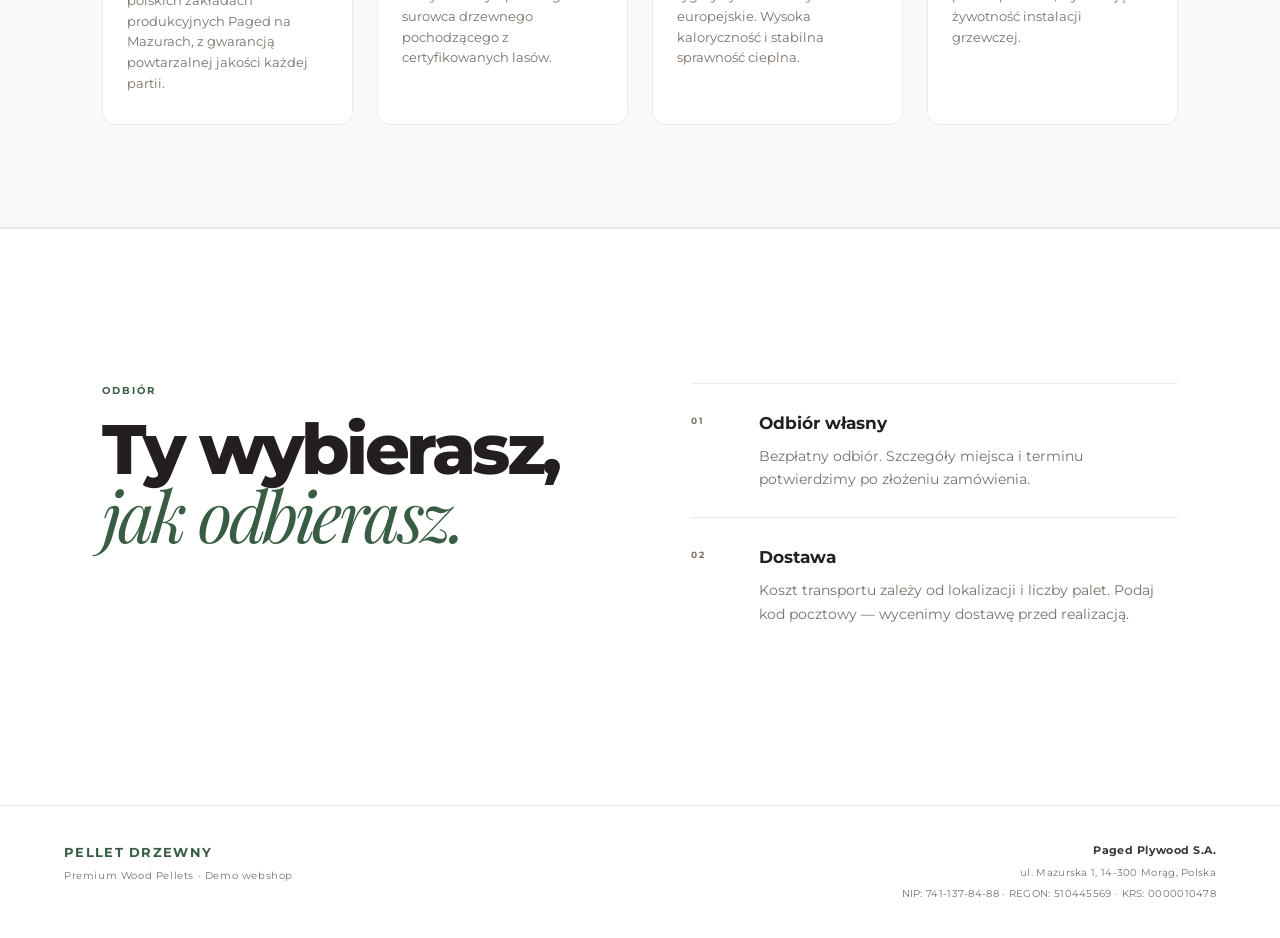
==== commit e7536509: "feat: add pallet ordering mode" ====
--- a/index.html
+++ b/index.html
@@ -144,8 +144,21 @@
         <!-- Purchase panel -->
         <div class="purchase-panel" data-animate data-delay="2">
 
-          <!-- Package cards -->
-          <div class="package-grid" role="group" aria-label="Wybierz pakiet">
+          <!-- Mode Toggle -->
+          <div class="mode-toggle" role="group" aria-label="Wybierz tryb zamawiania">
+            <button id="mode-bags" class="active" type="button">Pojedyncze worki</button>
+            <button id="mode-pallets" type="button">Całe palety</button>
+          </div>
+
+          <!-- Package cards for BAGS -->
+          <div class="package-grid active" id="grid-bags" role="group" aria-label="Wybierz pakiet worków">
+            <button class="package-card" data-qty="1" data-price="75" id="pkg-1" type="button">
+              <span>Pakiet</span>
+              <strong>1</strong>
+              <span>worek</span>
+              <b>75 PLN</b>
+              <small>75,00 PLN / worek</small>
+            </button>
             <button class="package-card" data-qty="5" data-price="365" id="pkg-5" type="button">
               <span>Pakiet</span>
               <strong>5</strong>
@@ -161,11 +174,30 @@
               <small>41,88 PLN / worek</small>
               <i>Popularne</i>
             </button>
-            <button class="package-card" data-qty="65" data-price="2350" id="pkg-65" type="button">
+          </div>
+
+          <!-- Package cards for PALLETS -->
+          <div class="package-grid" id="grid-pallets" role="group" aria-label="Wybierz pakiet palet">
+            <button class="package-card featured" data-qty="1" data-price="2350" id="pkg-p1" type="button">
               <span>Pełna paleta</span>
-              <strong>65</strong>
-              <span>worków</span>
+              <strong>1</strong>
+              <span>paleta (65 worków)</span>
               <b>2 350 PLN</b>
+              <small>36,15 PLN / worek</small>
+              <i>Najtaniej</i>
+            </button>
+            <button class="package-card" data-qty="2" data-price="4700" id="pkg-p2" type="button">
+              <span>Pełna paleta</span>
+              <strong>2</strong>
+              <span>palety (130 worków)</span>
+              <b>4 700 PLN</b>
+              <small>36,15 PLN / worek</small>
+            </button>
+            <button class="package-card" data-qty="6" data-price="14100" id="pkg-p6" type="button">
+              <span>Pół tira</span>
+              <strong>6</strong>
+              <span>palet (390 worków)</span>
+              <b>14 100 PLN</b>
               <small>36,15 PLN / worek</small>
             </button>
           </div>
--- a/styles.css
+++ b/styles.css
@@ -580,11 +580,50 @@
   padding: 4px 0;
 }
 
+/* Mode toggle */
+.mode-toggle {
+  display: flex;
+  background: var(--cream);
+  padding: 4px;
+  border-radius: var(--radius-lg);
+  margin-bottom: 24px;
+  border: 1px solid var(--border);
+}
+
+.mode-toggle button {
+  flex: 1;
+  padding: 12px 24px;
+  border: none;
+  background: transparent;
+  border-radius: var(--radius);
+  font-family: inherit;
+  font-weight: 600;
+  font-size: 15px;
+  color: var(--ink);
+  cursor: pointer;
+  transition: all var(--transition);
+  opacity: 0.6;
+}
+
+.mode-toggle button.active {
+  background: var(--white);
+  box-shadow: var(--shadow-sm);
+  opacity: 1;
+}
+
+.mode-toggle button:hover:not(.active) {
+  opacity: 0.8;
+}
+
 .package-grid {
-  display: grid;
+  display: none;
   grid-template-columns: repeat(3, 1fr);
   gap: 12px;
   margin-bottom: 0;
+}
+
+.package-grid.active {
+  display: grid;
 }
 
 .package-card {
@@ -1264,6 +1303,51 @@
   gap: 24px;
 }
 
+/* ── MODE TOGGLE ── */
+.mode-toggle {
+  display: flex;
+  background: var(--cream);
+  padding: 4px;
+  border-radius: var(--radius-lg);
+  margin-bottom: 24px;
+  border: 1px solid var(--border);
+}
+
+.mode-toggle button {
+  flex: 1;
+  padding: 12px 24px;
+  border: none;
+  background: transparent;
+  border-radius: var(--radius);
+  font-family: inherit;
+  font-weight: 600;
+  font-size: 15px;
+  color: var(--ink);
+  cursor: pointer;
+  transition: all var(--transition);
+  opacity: 0.6;
+}
+
+.mode-toggle button.active {
+  background: var(--white);
+  box-shadow: var(--shadow-sm);
+  opacity: 1;
+}
+
+.mode-toggle button:hover:not(.active) {
+  opacity: 0.8;
+}
+
+.package-grid {
+  display: none;
+}
+
+.package-grid.active {
+  display: grid;
+}
+
+/* ── QUANTITY SELECTOR ── */
+
 .polish-card {
   background: var(--white);
   border: 1px solid var(--border);
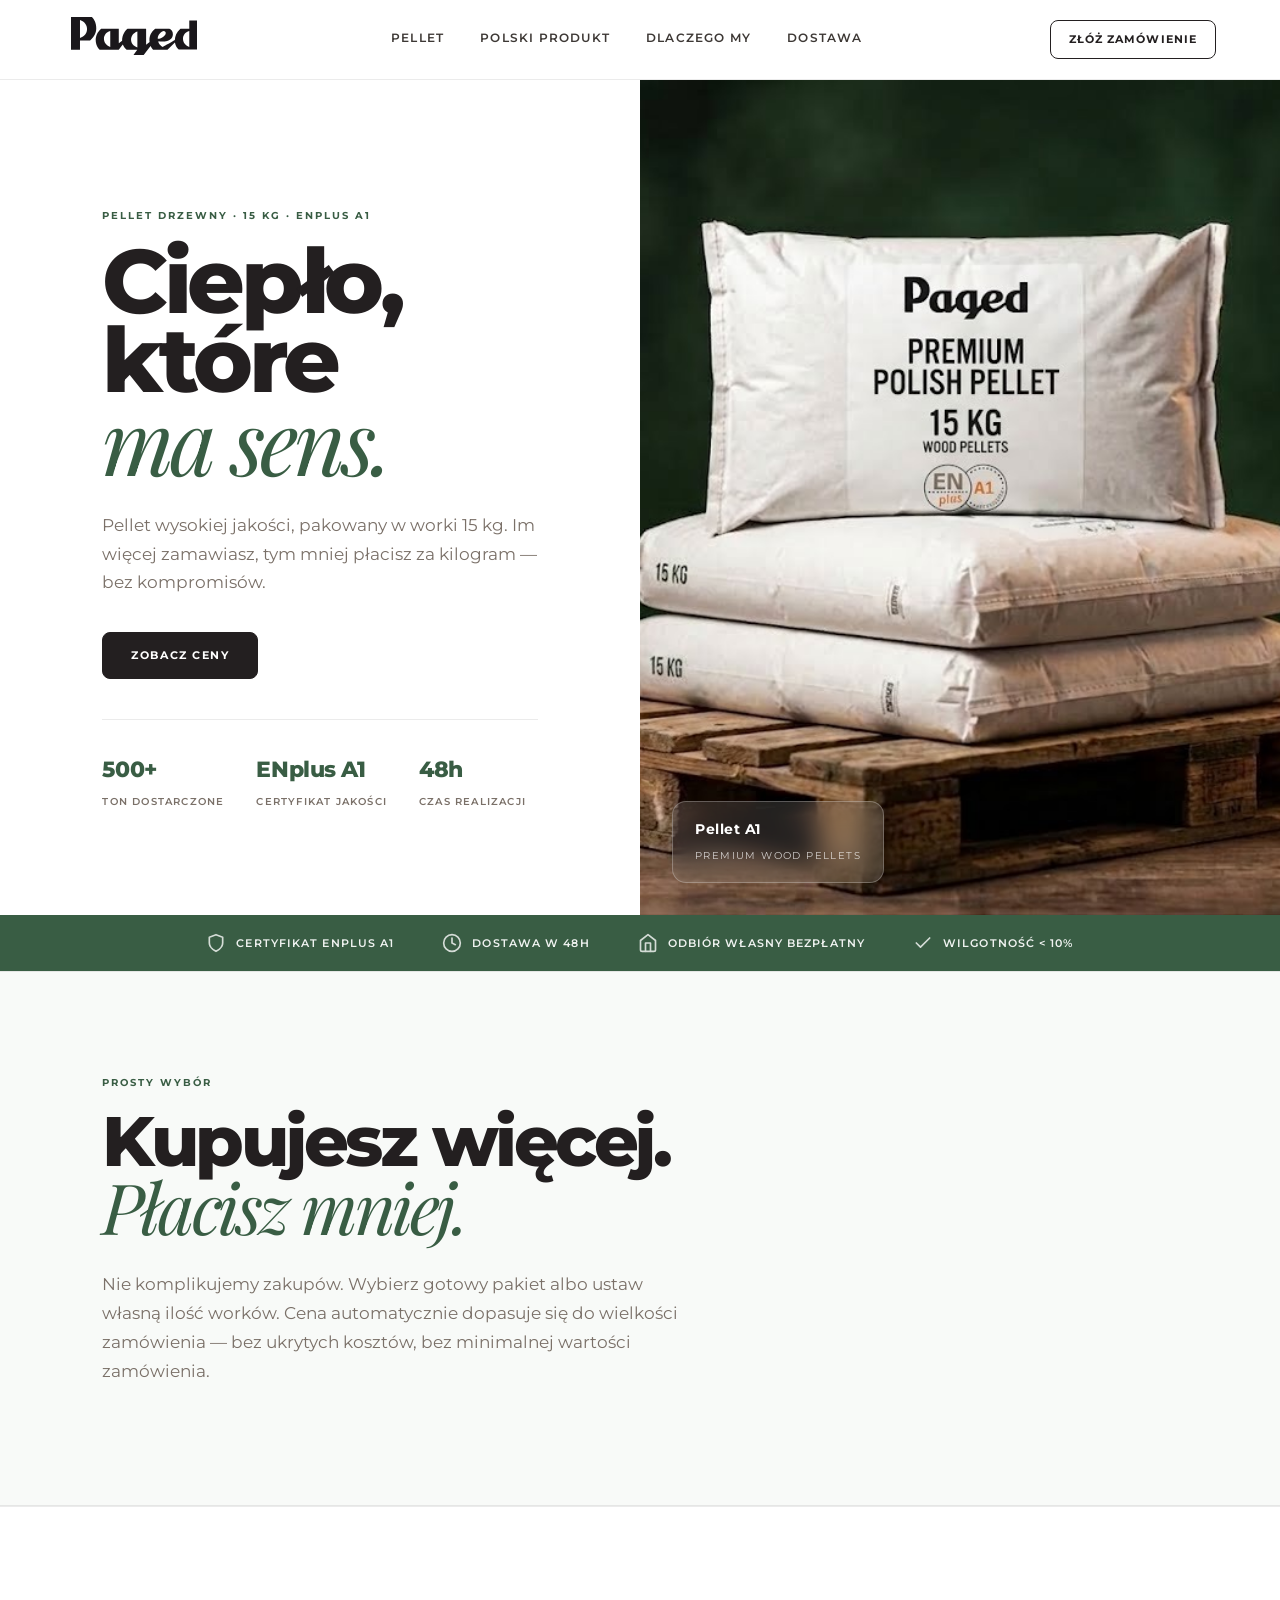
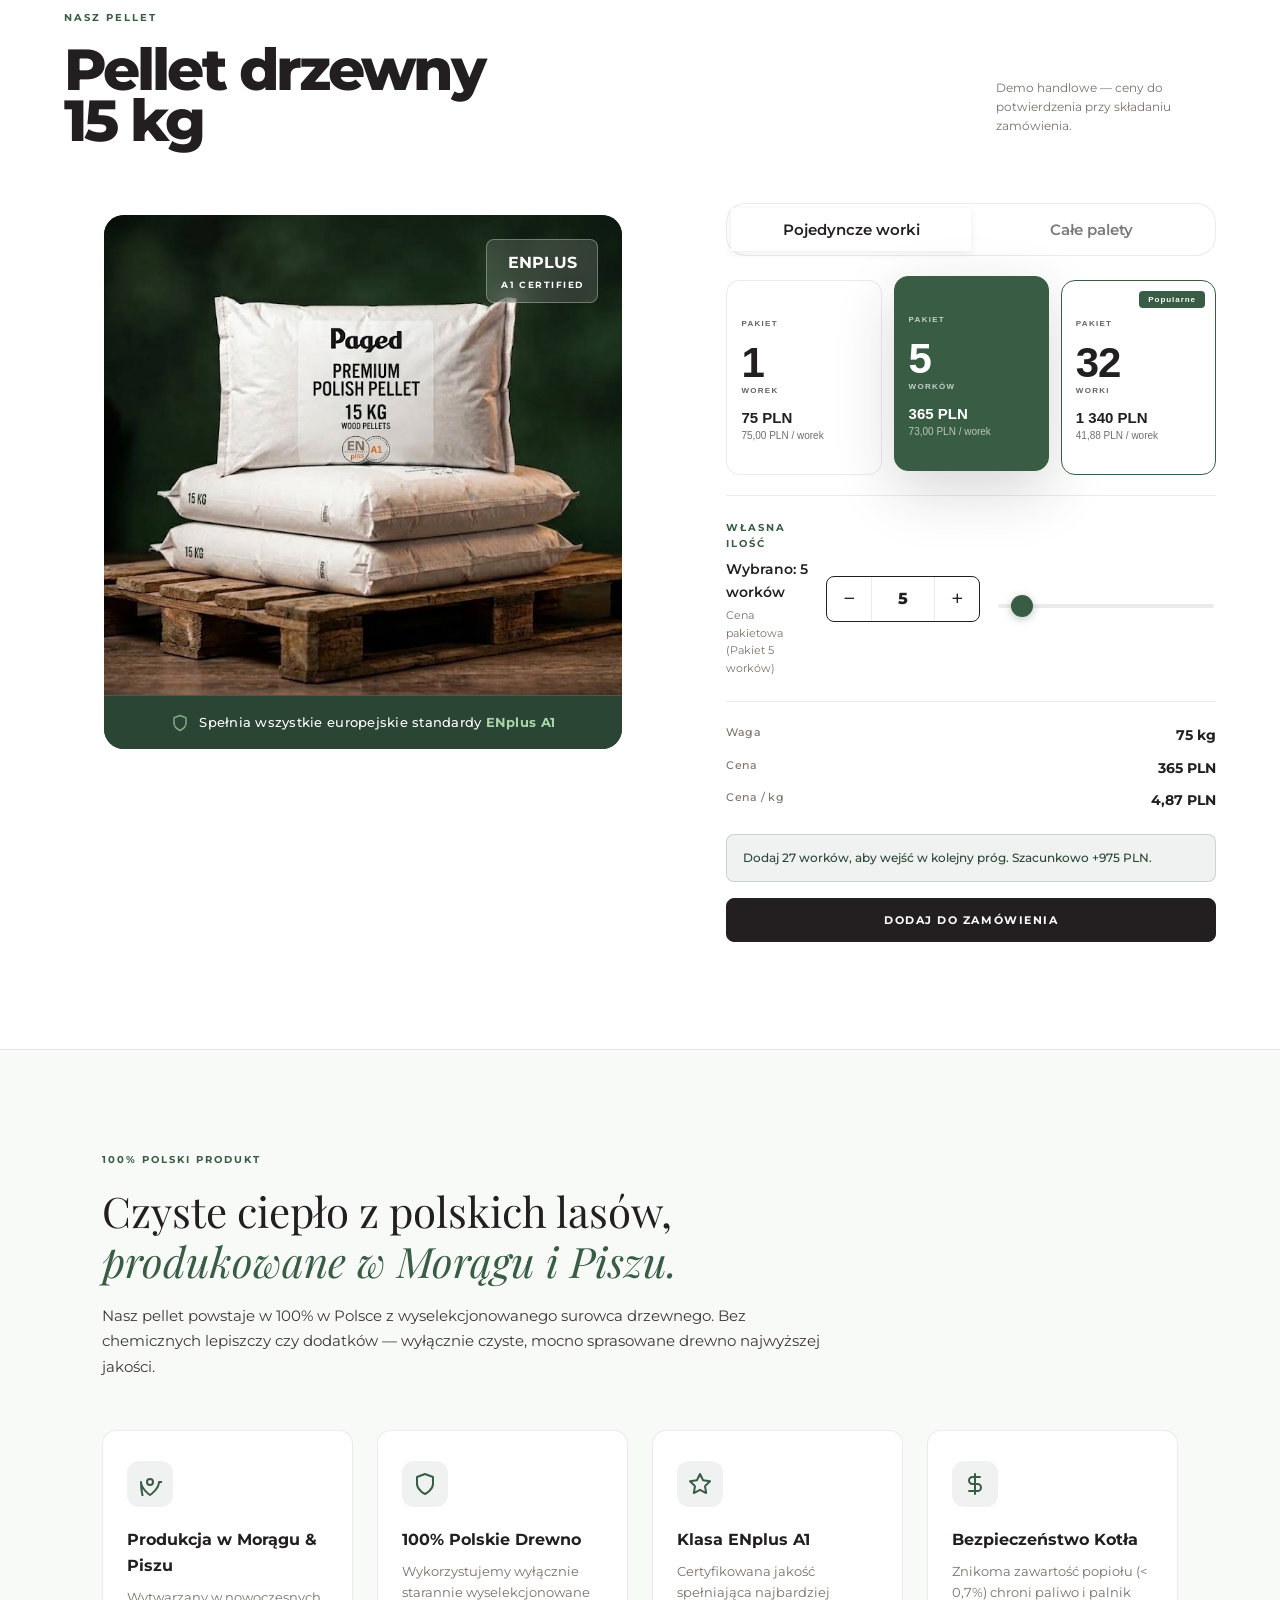
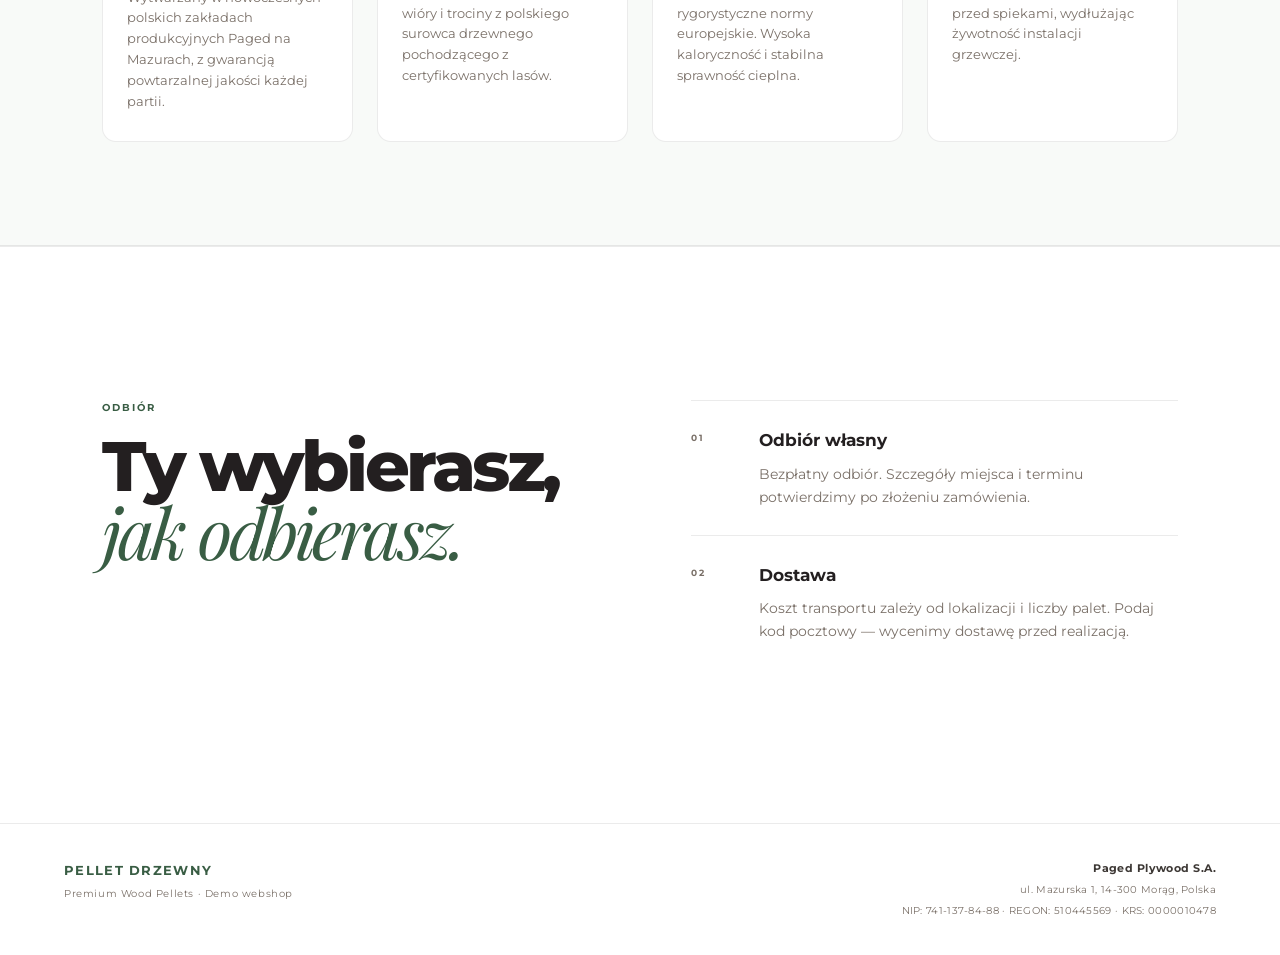
==== commit f10c3c7e: "Organize code, format, and remove unneeded files and comments" ====
--- a/index.html
+++ b/index.html
@@ -1,399 +1,627 @@
 <!doctype html>
 <html lang="pl">
-
-<head>
-  <meta charset="utf-8">
-  <meta name="viewport" content="width=device-width,initial-scale=1">
-  <title>Pellet Drzewny — Sklep Internetowy | Ciepło, które ma sens</title>
-  <meta name="description"
-    content="Pellet drzewny wysokiej jakości pakowany w worki 15 kg. Zamów online — im więcej zamawiasz, tym mniej płacisz za kilogram. Odbiór własny lub dostawa.">
-  <meta name="theme-color" content="#395d44">
-  <link rel="icon" href="/assets/logo.svg">
-
-  <!-- Google Fonts -->
-  <link rel="preconnect" href="https://fonts.googleapis.com">
-  <link rel="preconnect" href="https://fonts.gstatic.com" crossorigin>
-  <link rel="stylesheet"
-    href="https://fonts.googleapis.com/css2?family=Montserrat:wght@300;400;500;600;700;800&family=Playfair+Display:ital@0;1&display=swap">
-
-  <link rel="stylesheet" href="/styles.css">
-</head>
-
-<body>
-
-  <!-- ── HEADER ── -->
-  <header class="site-header" id="site-header">
-    <a class="brand" href="#top" aria-label="Strona główna">
-      <img src="/assets/logo.svg" alt="Logo">
-    </a>
-    <nav aria-label="Nawigacja główna">
-      <a href="#produkt">Pellet</a>
-      <a href="#polski-produkt">Polski Produkt</a>
-      <a href="#dlaczego">Dlaczego my</a>
-      <a href="#dostawa">Dostawa</a>
-    </nav>
-    <a href="#produkt" class="cart-button" id="cartOpen" aria-label="Zamówienie">
-      Złóż zamówienie
-    </a>
-  </header>
-
-  <main id="top">
-
-    <!-- ── HERO ── -->
-    <section class="hero" aria-labelledby="hero-heading">
-      <div class="hero-copy">
-        <p class="eyebrow">Pellet Drzewny · 15 kg · ENplus A1</p>
-        <h1 id="hero-heading">Ciepło, które<br><em>ma sens.</em></h1>
-        <p class="lead">Pellet wysokiej jakości, pakowany w worki 15 kg. Im więcej zamawiasz, tym mniej płacisz za
-          kilogram — bez kompromisów.</p>
-        <a class="button button-dark" href="#produkt" id="hero-cta">Zobacz ceny</a>
-        <div class="hero-stats">
-          <div class="hero-stat">
-            <strong>500+</strong>
-            <span>Ton dostarczone</span>
-          </div>
-          <div class="hero-stat">
-            <strong>ENplus A1</strong>
-            <span>Certyfikat jakości</span>
-          </div>
-          <div class="hero-stat">
-            <strong>48h</strong>
-            <span>Czas realizacji</span>
-          </div>
+  <head>
+    <meta charset="utf-8" />
+    <meta name="viewport" content="width=device-width,initial-scale=1" />
+    <title>Pellet Drzewny — Sklep Internetowy | Ciepło, które ma sens</title>
+    <meta
+      name="description"
+      content="Pellet drzewny wysokiej jakości pakowany w worki 15 kg. Zamów online — im więcej zamawiasz, tym mniej płacisz za kilogram. Odbiór własny lub dostawa."
+    />
+    <meta name="theme-color" content="#395d44" />
+    <link rel="icon" href="/assets/logo.svg" />
+
+    <!-- Google Fonts -->
+    <link rel="preconnect" href="https://fonts.googleapis.com" />
+    <link rel="preconnect" href="https://fonts.gstatic.com" crossorigin />
+    <link
+      rel="stylesheet"
+      href="https://fonts.googleapis.com/css2?family=Montserrat:wght@300;400;500;600;700;800&family=Playfair+Display:ital@0;1&display=swap"
+    />
+
+    <link rel="stylesheet" href="/styles.css" />
+  </head>
+
+  <body>
+    <!-- ── HEADER ── -->
+    <header class="site-header" id="site-header">
+      <a class="brand" href="#top" aria-label="Strona główna">
+        <img src="/assets/logo.svg" alt="Logo" />
+      </a>
+      <nav aria-label="Nawigacja główna">
+        <a href="#produkt">Pellet</a>
+        <a href="#polski-produkt">Polski Produkt</a>
+        <a href="#dlaczego">Dlaczego my</a>
+        <a href="#dostawa">Dostawa</a>
+      </nav>
+      <a
+        href="#produkt"
+        class="cart-button"
+        id="cartOpen"
+        aria-label="Zamówienie"
+      >
+        Złóż zamówienie
+      </a>
+    </header>
+
+    <main id="top">
+      <!-- ── HERO ── -->
+      <section class="hero" aria-labelledby="hero-heading">
+        <div class="hero-copy">
+          <p class="eyebrow">Pellet Drzewny · 15 kg · ENplus A1</p>
+          <h1 id="hero-heading">Ciepło, które<br /><em>ma sens.</em></h1>
+          <p class="lead">
+            Pellet wysokiej jakości, pakowany w worki 15 kg. Im więcej
+            zamawiasz, tym mniej płacisz za kilogram — bez kompromisów.
+          </p>
+          <a class="button button-dark" href="#produkt" id="hero-cta"
+            >Zobacz ceny</a
+          >
+          <div class="hero-stats">
+            <div class="hero-stat">
+              <strong>500+</strong>
+              <span>Ton dostarczone</span>
+            </div>
+            <div class="hero-stat">
+              <strong>ENplus A1</strong>
+              <span>Certyfikat jakości</span>
+            </div>
+            <div class="hero-stat">
+              <strong>48h</strong>
+              <span>Czas realizacji</span>
+            </div>
+          </div>
+        </div>
+
+        <div
+          class="hero-image"
+          role="img"
+          aria-label="Worki pelletu drzewnego na palecie"
+        >
+          <img
+            src="/assets/hero-pellet.jpg"
+            alt="Worki pelletu drzewnego 15 kg ułożone na drewnianej palecie"
+            width="900"
+            height="600"
+            loading="eager"
+            fetchpriority="high"
+          />
+          <div class="hero-badge">
+            <strong>Pellet A1</strong>
+            <small>Premium Wood Pellets</small>
+          </div>
+        </div>
+      </section>
+
+      <!-- ── TRUST BAR ── -->
+      <div class="trust-bar" aria-label="Nasze certyfikaty i gwarancje">
+        <div class="trust-item">
+          <svg
+            viewBox="0 0 24 24"
+            fill="none"
+            stroke="currentColor"
+            stroke-width="2"
+            stroke-linecap="round"
+            stroke-linejoin="round"
+          >
+            <path d="M12 22s8-4 8-10V5l-8-3-8 3v7c0 6 8 10 8 10z" />
+          </svg>
+          Certyfikat ENplus A1
+        </div>
+        <div class="trust-item">
+          <svg
+            viewBox="0 0 24 24"
+            fill="none"
+            stroke="currentColor"
+            stroke-width="2"
+            stroke-linecap="round"
+            stroke-linejoin="round"
+          >
+            <circle cx="12" cy="12" r="10" />
+            <path d="M12 6v6l4 2" />
+          </svg>
+          Dostawa w 48h
+        </div>
+        <div class="trust-item">
+          <svg
+            viewBox="0 0 24 24"
+            fill="none"
+            stroke="currentColor"
+            stroke-width="2"
+            stroke-linecap="round"
+            stroke-linejoin="round"
+          >
+            <path d="M3 9l9-7 9 7v11a2 2 0 01-2 2H5a2 2 0 01-2-2z" />
+            <polyline points="9 22 9 12 15 12 15 22" />
+          </svg>
+          Odbiór własny bezpłatny
+        </div>
+        <div class="trust-item">
+          <svg
+            viewBox="0 0 24 24"
+            fill="none"
+            stroke="currentColor"
+            stroke-width="2"
+            stroke-linecap="round"
+            stroke-linejoin="round"
+          >
+            <polyline points="20 6 9 17 4 12" />
+          </svg>
+          Wilgotność &lt; 10%
         </div>
       </div>
 
-      <div class="hero-image" role="img" aria-label="Worki pelletu drzewnego na palecie">
-        <img src="/assets/hero-pellet.jpg" alt="Worki pelletu drzewnego 15 kg ułożone na drewnianej palecie" width="900"
-          height="600" loading="eager" fetchpriority="high">
-        <div class="hero-badge">
-          <strong>Pellet A1</strong>
-          <small>Premium Wood Pellets</small>
-        </div>
+      <!-- ── INTRO ── -->
+      <section class="intro" id="dlaczego" aria-labelledby="intro-heading">
+        <p class="eyebrow" data-animate data-delay="1">Prosty wybór</p>
+        <h2 id="intro-heading" data-animate data-delay="2">
+          Kupujesz więcej.<br /><em>Płacisz mniej.</em>
+        </h2>
+        <p data-animate data-delay="3">
+          Nie komplikujemy zakupów. Wybierz gotowy pakiet albo ustaw własną
+          ilość worków. Cena automatycznie dopasuje się do wielkości zamówienia
+          — bez ukrytych kosztów, bez minimalnej wartości zamówienia.
+        </p>
+      </section>
+
+      <!-- ── PRODUCT ── -->
+      <section
+        class="product-section"
+        id="produkt"
+        aria-labelledby="product-heading"
+      >
+        <div class="section-heading" data-animate>
+          <div>
+            <p class="eyebrow">Nasz pellet</p>
+            <h2 id="product-heading">Pellet drzewny<br />15 kg</h2>
+          </div>
+          <p class="muted">
+            Demo handlowe — ceny do potwierdzenia przy składaniu zamówienia.
+          </p>
+        </div>
+
+        <div class="product-layout">
+          <!-- Visual -->
+          <figure class="product-visual" data-animate data-delay="1">
+            <img
+              src="/assets/hero-pellet.jpg"
+              alt="Worki pelletu drzewnego 15 kg na palecie"
+              width="900"
+              height="600"
+              loading="lazy"
+            />
+            <div class="product-cert">
+              <strong>ENplus</strong>
+              A1 Certified
+            </div>
+            <div class="product-visual-banner">
+              <svg
+                width="18"
+                height="18"
+                viewBox="0 0 24 24"
+                fill="none"
+                stroke="currentColor"
+                stroke-width="2"
+                stroke-linecap="round"
+                stroke-linejoin="round"
+              >
+                <path d="M12 22s8-4 8-10V5l-8-3-8 3v7c0 6 8 10 8 10z" />
+              </svg>
+              <span
+                >Spełnia wszystkie europejskie standardy
+                <strong>ENplus A1</strong></span
+              >
+            </div>
+          </figure>
+
+          <!-- Purchase panel -->
+          <div class="purchase-panel" data-animate data-delay="2">
+            <!-- Mode Toggle -->
+            <div
+              class="mode-toggle"
+              role="group"
+              aria-label="Wybierz tryb zamawiania"
+            >
+              <button id="mode-bags" class="active" type="button">
+                Pojedyncze worki
+              </button>
+              <button id="mode-pallets" type="button">Całe palety</button>
+            </div>
+
+            <!-- Package cards for BAGS -->
+            <div
+              class="package-grid active"
+              id="grid-bags"
+              role="group"
+              aria-label="Wybierz pakiet worków"
+            >
+              <button
+                class="package-card"
+                data-qty="1"
+                data-price="75"
+                id="pkg-1"
+                type="button"
+              >
+                <span>Pakiet</span>
+                <strong>1</strong>
+                <span>worek</span>
+                <b>75 PLN</b>
+                <small>75,00 PLN / worek</small>
+              </button>
+              <button
+                class="package-card"
+                data-qty="5"
+                data-price="365"
+                id="pkg-5"
+                type="button"
+              >
+                <span>Pakiet</span>
+                <strong>5</strong>
+                <span>worków</span>
+                <b>365 PLN</b>
+                <small>73,00 PLN / worek</small>
+              </button>
+              <button
+                class="package-card featured"
+                data-qty="32"
+                data-price="1340"
+                id="pkg-32"
+                type="button"
+              >
+                <span>Pakiet</span>
+                <strong>32</strong>
+                <span>worki</span>
+                <b>1 340 PLN</b>
+                <small>41,88 PLN / worek</small>
+                <i>Popularne</i>
+              </button>
+            </div>
+
+            <!-- Custom quantity -->
+            <div class="quantity-box">
+              <div>
+                <p class="eyebrow">Własna ilość</p>
+                <strong id="tierLabel">Wybierz pakiet</strong>
+                <span id="tierHint"
+                  >Cena zostanie obliczona automatycznie.</span
+                >
+              </div>
+              <div class="stepper" role="group" aria-label="Ilość worków">
+                <button id="minus" type="button" aria-label="Zmniejsz ilość">
+                  −
+                </button>
+                <input
+                  type="number"
+                  id="qty"
+                  min="1"
+                  max="100"
+                  value="5"
+                  aria-label="Ilość worków"
+                />
+                <button id="plus" type="button" aria-label="Zwiększ ilość">
+                  +
+                </button>
+              </div>
+              <input
+                type="range"
+                id="qtySlider"
+                class="qty-slider"
+                min="1"
+                max="100"
+                value="5"
+                aria-label="Suwak ilości worków"
+              />
+            </div>
+
+            <div class="price-summary" aria-label="Podsumowanie ceny">
+              <span>Waga</span> <strong id="weight">75 kg</strong>
+              <span>Cena</span> <strong id="price">365 PLN</strong>
+              <span>Cena / kg</span> <strong id="perKg">4,87 PLN</strong>
+            </div>
+
+            <!-- Saving hint -->
+            <div class="saving" id="saving" aria-live="polite">
+              Kup 27 worków więcej, aby wejść w kolejny próg cenowy.
+            </div>
+
+            <button
+              class="button button-dark full"
+              id="addToCart"
+              type="button"
+            >
+              Dodaj do zamówienia
+            </button>
+          </div>
+        </div>
+      </section>
+
+      <!-- ── CHECKOUT MODAL ── -->
+      <dialog
+        class="checkout-modal"
+        id="zamowienie"
+        aria-labelledby="checkout-heading"
+      >
+        <div class="checkout-container">
+          <div class="checkout-header">
+            <h2 id="checkout-heading">Podsumowanie i Zamówienie</h2>
+            <button
+              id="closeCheckout"
+              type="button"
+              aria-label="Zamknij"
+              class="close-btn"
+            >
+              &times;
+            </button>
+          </div>
+
+          <div id="cartItems" class="cart-items">
+            <p class="empty">Nie wybrano pakietu. Zaznacz ilość powyżej.</p>
+          </div>
+
+          <div class="checkout-form">
+            <div class="checkout-row">
+              <span>Razem do zapłaty</span>
+              <strong id="cartTotal">0 PLN</strong>
+            </div>
+
+            <label
+              >Sposób odbioru
+              <select id="fulfilment">
+                <option value="pickup">Odbiór własny — bezpłatnie</option>
+                <option value="delivery">
+                  Dostawa — koszt transportu ustalamy indywidualnie
+                </option>
+              </select>
+            </label>
+
+            <label
+              >Imię i nazwisko
+              <input
+                id="customerName"
+                autocomplete="name"
+                required
+                placeholder="Jan Kowalski"
+              />
+            </label>
+            <label
+              >E-mail
+              <input
+                id="customerEmail"
+                type="email"
+                autocomplete="email"
+                required
+                placeholder="jan@kowalski.pl"
+              />
+            </label>
+            <label
+              >Telefon
+              <input
+                id="customerPhone"
+                type="tel"
+                autocomplete="tel"
+                required
+                placeholder="+48 600 000 000"
+              />
+            </label>
+            <label
+              >Kod pocztowy (do wyceny dostawy)
+              <input
+                id="postcode"
+                placeholder="00-000"
+                autocomplete="postal-code"
+              />
+            </label>
+            <label
+              >Uwagi do zamówienia
+              <textarea
+                id="notes"
+                rows="3"
+                placeholder="Dodatkowe informacje..."
+              ></textarea>
+            </label>
+
+            <button
+              class="button button-dark full"
+              id="sendOrder"
+              type="button"
+              style="margin-top: 20px"
+            >
+              Wyślij zamówienie
+            </button>
+
+            <p class="legal" style="margin-top: 16px">
+              Po wysłaniu otrzymasz potwierdzenie e-mail. Szczegóły dostawy i
+              płatności zostaną ustalone indywidualnie przez obsługę sklepu.
+            </p>
+            <p id="orderStatus" class="status"></p>
+          </div>
+        </div>
+      </dialog>
+
+      <!-- ── POLISH PRODUCT SHOWCASE ── -->
+      <section
+        class="polish-product"
+        id="polski-produkt"
+        aria-labelledby="polish-heading"
+      >
+        <div class="polish-header" data-animate>
+          <p class="eyebrow">100% Polski Produkt</p>
+          <h2 id="polish-heading">
+            Czyste ciepło z polskich lasów,<br /><em
+              >produkowane w Morągu i Piszu.</em
+            >
+          </h2>
+          <p class="lead-text">
+            Nasz pellet powstaje w 100% w Polsce z wyselekcjonowanego surowca
+            drzewnego. Bez chemicznych lepiszczy czy dodatków — wyłącznie
+            czyste, mocno sprasowane drewno najwyższej jakości.
+          </p>
+        </div>
+
+        <div class="polish-grid">
+          <div class="polish-card" data-animate data-delay="1">
+            <div class="polish-icon">
+              <svg
+                width="24"
+                height="24"
+                viewBox="0 0 24 24"
+                fill="none"
+                stroke="currentColor"
+                stroke-width="2"
+                stroke-linecap="round"
+                stroke-linejoin="round"
+              >
+                <path d="M21 10c0 7-9 13-9 13s-9-6-9-13a9 9 9 0 0118 0z" />
+                <circle cx="12" cy="10" r="3" />
+              </svg>
+            </div>
+            <h3>Produkcja w Morągu & Piszu</h3>
+            <p>
+              Wytwarzany w nowoczesnych polskich zakładach produkcyjnych Paged
+              na Mazurach, z gwarancją powtarzalnej jakości każdej partii.
+            </p>
+          </div>
+
+          <div class="polish-card" data-animate data-delay="2">
+            <div class="polish-icon">
+              <svg
+                width="24"
+                height="24"
+                viewBox="0 0 24 24"
+                fill="none"
+                stroke="currentColor"
+                stroke-width="2"
+                stroke-linecap="round"
+                stroke-linejoin="round"
+              >
+                <path d="M12 22s8-4 8-10V5l-8-3-8 3v7c0 6 8 10 8 10z" />
+              </svg>
+            </div>
+            <h3>100% Polskie Drewno</h3>
+            <p>
+              Wykorzystujemy wyłącznie starannie wyselekcjonowane wióry i
+              trociny z polskiego surowca drzewnego pochodzącego z
+              certyfikowanych lasów.
+            </p>
+          </div>
+
+          <div class="polish-card" data-animate data-delay="3">
+            <div class="polish-icon">
+              <svg
+                width="24"
+                height="24"
+                viewBox="0 0 24 24"
+                fill="none"
+                stroke="currentColor"
+                stroke-width="2"
+                stroke-linecap="round"
+                stroke-linejoin="round"
+              >
+                <polygon
+                  points="12 2 15.09 8.26 22 9.27 17 14.14 18.18 21.02 12 17.77 5.82 21.02 7 14.14 2 9.27 8.91 8.26 12 2"
+                />
+              </svg>
+            </div>
+            <h3>Klasa ENplus A1</h3>
+            <p>
+              Certyfikowana jakość spełniająca najbardziej rygorystyczne normy
+              europejskie. Wysoka kaloryczność i stabilna sprawność cieplna.
+            </p>
+          </div>
+
+          <div class="polish-card" data-animate data-delay="4">
+            <div class="polish-icon">
+              <svg
+                width="24"
+                height="24"
+                viewBox="0 0 24 24"
+                fill="none"
+                stroke="currentColor"
+                stroke-width="2"
+                stroke-linecap="round"
+                stroke-linejoin="round"
+              >
+                <path
+                  d="M12 2v20M17 5H9.5a3.5 3.5 0 000 7h5a3.5 3.5 0 010 7H6"
+                />
+              </svg>
+            </div>
+            <h3>Bezpieczeństwo Kotła</h3>
+            <p>
+              Znikoma zawartość popiołu (&lt; 0,7%) chroni paliwo i palnik przed
+              spiekami, wydłużając żywotność instalacji grzewczej.
+            </p>
+          </div>
+        </div>
+      </section>
+
+      <!-- ── DELIVERY ── -->
+      <section class="delivery" id="dostawa" aria-labelledby="delivery-heading">
+        <div data-animate>
+          <p class="eyebrow">Odbiór</p>
+          <h2 id="delivery-heading">
+            Ty wybierasz,<br /><em>jak odbierasz.</em>
+          </h2>
+        </div>
+        <div class="delivery-copy" data-animate data-delay="2">
+          <div>
+            <span>01</span>
+            <strong>Odbiór własny</strong>
+            <p>
+              Bezpłatny odbiór. Szczegóły miejsca i terminu potwierdzimy po
+              złożeniu zamówienia.
+            </p>
+          </div>
+          <div>
+            <span>02</span>
+            <strong>Dostawa</strong>
+            <p>
+              Koszt transportu zależy od lokalizacji i liczby palet. Podaj kod
+              pocztowy — wycenimy dostawę przed realizacją.
+            </p>
+          </div>
+        </div>
+      </section>
+    </main>
+
+    <!-- ── FOOTER ── -->
+    <footer>
+      <div class="footer-brand">
+        <strong>Pellet Drzewny</strong>
+        <span>Premium Wood Pellets &middot; Demo webshop</span>
       </div>
-    </section>
-
-    <!-- ── TRUST BAR ── -->
-    <div class="trust-bar" aria-label="Nasze certyfikaty i gwarancje">
-      <div class="trust-item">
-        <svg viewBox="0 0 24 24" fill="none" stroke="currentColor" stroke-width="2" stroke-linecap="round"
-          stroke-linejoin="round">
-          <path d="M12 22s8-4 8-10V5l-8-3-8 3v7c0 6 8 10 8 10z" />
-        </svg>
-        Certyfikat ENplus A1
-      </div>
-      <div class="trust-item">
-        <svg viewBox="0 0 24 24" fill="none" stroke="currentColor" stroke-width="2" stroke-linecap="round"
-          stroke-linejoin="round">
-          <circle cx="12" cy="12" r="10" />
-          <path d="M12 6v6l4 2" />
-        </svg>
-        Dostawa w 48h
-      </div>
-      <div class="trust-item">
-        <svg viewBox="0 0 24 24" fill="none" stroke="currentColor" stroke-width="2" stroke-linecap="round"
-          stroke-linejoin="round">
-          <path d="M3 9l9-7 9 7v11a2 2 0 01-2 2H5a2 2 0 01-2-2z" />
-          <polyline points="9 22 9 12 15 12 15 22" />
-        </svg>
-        Odbiór własny bezpłatny
-      </div>
-      <div class="trust-item">
-        <svg viewBox="0 0 24 24" fill="none" stroke="currentColor" stroke-width="2" stroke-linecap="round"
-          stroke-linejoin="round">
-          <polyline points="20 6 9 17 4 12" />
-        </svg>
-        Wilgotność &lt; 10%
-      </div>
-    </div>
-
-    <!-- ── INTRO ── -->
-    <section class="intro" id="dlaczego" aria-labelledby="intro-heading">
-      <p class="eyebrow" data-animate data-delay="1">Prosty wybór</p>
-      <h2 id="intro-heading" data-animate data-delay="2">Kupujesz więcej.<br><em>Płacisz mniej.</em></h2>
-      <p data-animate data-delay="3">Nie komplikujemy zakupów. Wybierz gotowy pakiet albo ustaw własną ilość worków.
-        Cena automatycznie dopasuje się do wielkości zamówienia — bez ukrytych kosztów, bez minimalnej wartości
-        zamówienia.</p>
-    </section>
-
-    <!-- ── PRODUCT ── -->
-    <section class="product-section" id="produkt" aria-labelledby="product-heading">
-      <div class="section-heading" data-animate>
-        <div>
-          <p class="eyebrow">Nasz pellet</p>
-          <h2 id="product-heading">Pellet drzewny<br>15 kg</h2>
-        </div>
-        <p class="muted">Demo handlowe — ceny do potwierdzenia przy składaniu zamówienia.</p>
-      </div>
-
-      <div class="product-layout">
-        <!-- Visual -->
-        <figure class="product-visual" data-animate data-delay="1">
-          <img src="/assets/hero-pellet.jpg" alt="Worki pelletu drzewnego 15 kg na palecie" width="900" height="600"
-            loading="lazy">
-          <div class="product-cert">
-            <strong>ENplus</strong>
-            A1 Certified
-          </div>
-          <div class="product-visual-banner">
-            <svg width="18" height="18" viewBox="0 0 24 24" fill="none" stroke="currentColor" stroke-width="2" stroke-linecap="round" stroke-linejoin="round"><path d="M12 22s8-4 8-10V5l-8-3-8 3v7c0 6 8 10 8 10z"/></svg>
-            <span>Spełnia wszystkie europejskie standardy <strong>ENplus A1</strong></span>
-          </div>
-        </figure>
-
-        <!-- Purchase panel -->
-        <div class="purchase-panel" data-animate data-delay="2">
-
-          <!-- Mode Toggle -->
-          <div class="mode-toggle" role="group" aria-label="Wybierz tryb zamawiania">
-            <button id="mode-bags" class="active" type="button">Pojedyncze worki</button>
-            <button id="mode-pallets" type="button">Całe palety</button>
-          </div>
-
-          <!-- Package cards for BAGS -->
-          <div class="package-grid active" id="grid-bags" role="group" aria-label="Wybierz pakiet worków">
-            <button class="package-card" data-qty="1" data-price="75" id="pkg-1" type="button">
-              <span>Pakiet</span>
-              <strong>1</strong>
-              <span>worek</span>
-              <b>75 PLN</b>
-              <small>75,00 PLN / worek</small>
-            </button>
-            <button class="package-card" data-qty="5" data-price="365" id="pkg-5" type="button">
-              <span>Pakiet</span>
-              <strong>5</strong>
-              <span>worków</span>
-              <b>365 PLN</b>
-              <small>73,00 PLN / worek</small>
-            </button>
-            <button class="package-card featured" data-qty="32" data-price="1340" id="pkg-32" type="button">
-              <span>Pakiet</span>
-              <strong>32</strong>
-              <span>worki</span>
-              <b>1 340 PLN</b>
-              <small>41,88 PLN / worek</small>
-              <i>Popularne</i>
-            </button>
-          </div>
-
-          <!-- Package cards for PALLETS -->
-          <div class="package-grid" id="grid-pallets" role="group" aria-label="Wybierz pakiet palet">
-            <button class="package-card featured" data-qty="1" data-price="2350" id="pkg-p1" type="button">
-              <span>Pełna paleta</span>
-              <strong>1</strong>
-              <span>paleta (65 worków)</span>
-              <b>2 350 PLN</b>
-              <small>36,15 PLN / worek</small>
-              <i>Najtaniej</i>
-            </button>
-            <button class="package-card" data-qty="2" data-price="4700" id="pkg-p2" type="button">
-              <span>Pełna paleta</span>
-              <strong>2</strong>
-              <span>palety (130 worków)</span>
-              <b>4 700 PLN</b>
-              <small>36,15 PLN / worek</small>
-            </button>
-            <button class="package-card" data-qty="6" data-price="14100" id="pkg-p6" type="button">
-              <span>Pół tira</span>
-              <strong>6</strong>
-              <span>palet (390 worków)</span>
-              <b>14 100 PLN</b>
-              <small>36,15 PLN / worek</small>
-            </button>
-          </div>
-
-          <!-- Custom quantity -->
-          <div class="quantity-box">
-            <div>
-              <p class="eyebrow">Własna ilość</p>
-              <strong id="tierLabel">Wybierz pakiet</strong>
-              <span id="tierHint">Cena zostanie obliczona automatycznie.</span>
-            </div>
-            <div class="stepper" role="group" aria-label="Ilość worków">
-              <button id="minus" type="button" aria-label="Zmniejsz ilość">−</button>
-              <input type="number" id="qty" min="1" max="100" value="5" aria-label="Ilość worków">
-              <button id="plus" type="button" aria-label="Zwiększ ilość">+</button>
-            </div>
-            <input type="range" id="qtySlider" class="qty-slider" min="1" max="100" value="5"
-              aria-label="Suwak ilości worków">
-          </div>
-
-
-          <div class="price-summary" aria-label="Podsumowanie ceny">
-            <span>Waga</span> <strong id="weight">75 kg</strong>
-            <span>Cena</span> <strong id="price">365 PLN</strong>
-            <span>Cena / kg</span> <strong id="perKg">4,87 PLN</strong>
-          </div>
-
-          <!-- Saving hint -->
-          <div class="saving" id="saving" aria-live="polite">
-            Kup 27 worków więcej, aby wejść w kolejny próg cenowy.
-          </div>
-
-          <button class="button button-dark full" id="addToCart" type="button">
-            Dodaj do zamówienia
-          </button>
-
-        </div>
-      </div>
-    </section>
-
-    <!-- ── CHECKOUT MODAL ── -->
-    <dialog class="checkout-modal" id="zamowienie" aria-labelledby="checkout-heading">
-      <div class="checkout-container">
-        <div class="checkout-header">
-          <h2 id="checkout-heading">Podsumowanie i Zamówienie</h2>
-          <button id="closeCheckout" type="button" aria-label="Zamknij" class="close-btn">&times;</button>
-        </div>
-        
-        <div id="cartItems" class="cart-items">
-          <p class="empty">Nie wybrano pakietu. Zaznacz ilość powyżej.</p>
-        </div>
-
-        <div class="checkout-form">
-          <div class="checkout-row">
-            <span>Razem do zapłaty</span>
-            <strong id="cartTotal">0 PLN</strong>
-          </div>
-
-          <label>Sposób odbioru
-            <select id="fulfilment">
-              <option value="pickup">Odbiór własny — bezpłatnie</option>
-              <option value="delivery">Dostawa — koszt transportu ustalamy indywidualnie</option>
-            </select>
-          </label>
-
-          <label>Imię i nazwisko
-            <input id="customerName" autocomplete="name" required placeholder="Jan Kowalski">
-          </label>
-          <label>E-mail
-            <input id="customerEmail" type="email" autocomplete="email" required placeholder="jan@kowalski.pl">
-          </label>
-          <label>Telefon
-            <input id="customerPhone" type="tel" autocomplete="tel" required placeholder="+48 600 000 000">
-          </label>
-          <label>Kod pocztowy (do wyceny dostawy)
-            <input id="postcode" placeholder="00-000" autocomplete="postal-code">
-          </label>
-          <label>Uwagi do zamówienia
-            <textarea id="notes" rows="3" placeholder="Dodatkowe informacje..."></textarea>
-          </label>
-
-          <button class="button button-dark full" id="sendOrder" type="button" style="margin-top: 20px;">
-            Wyślij zamówienie
-          </button>
-
-          <p class="legal" style="margin-top: 16px;">
-            Po wysłaniu otrzymasz potwierdzenie e-mail. Szczegóły dostawy i płatności zostaną ustalone indywidualnie przez obsługę sklepu.
-          </p>
-          <p id="orderStatus" class="status"></p>
-        </div>
+      <address class="footer-meta">
+        <strong>Paged Plywood S.A.</strong>
+        <span>ul. Mazurska 1, 14-300 Mor&#x105;g, Polska</span>
+        <span
+          >NIP: 741-137-84-88 &middot; REGON: 510445569 &middot; KRS:
+          0000010478</span
+        >
+      </address>
+    </footer>
+
+    <dialog id="successModal" class="success-modal">
+      <div class="modal-content">
+        <div class="success-icon">
+          <svg
+            width="48"
+            height="48"
+            viewBox="0 0 24 24"
+            fill="none"
+            stroke="currentColor"
+            stroke-width="2"
+            stroke-linecap="round"
+            stroke-linejoin="round"
+          >
+            <path d="M22 11.08V12a10 10 0 1 1-5.93-9.14"></path>
+            <polyline points="22 4 12 14.01 9 11.01"></polyline>
+          </svg>
+        </div>
+        <h3>Zamówienie przyjęte</h3>
+        <p>Proszę czekać, trwa przekierowanie do podsumowania...</p>
       </div>
     </dialog>
 
-    <!-- ── POLISH PRODUCT SHOWCASE ── -->
-    <section class="polish-product" id="polski-produkt" aria-labelledby="polish-heading">
-      <div class="polish-header" data-animate>
-        <p class="eyebrow">100% Polski Produkt</p>
-        <h2 id="polish-heading">Czyste ciepło z polskich lasów,<br><em>produkowane w Morągu i Piszu.</em></h2>
-        <p class="lead-text">
-          Nasz pellet powstaje w 100% w Polsce z wyselekcjonowanego surowca drzewnego. Bez chemicznych lepiszczy czy dodatków — wyłącznie czyste, mocno sprasowane drewno najwyższej jakości.
-        </p>
-      </div>
-
-      <div class="polish-grid">
-        <div class="polish-card" data-animate data-delay="1">
-          <div class="polish-icon">
-            <svg width="24" height="24" viewBox="0 0 24 24" fill="none" stroke="currentColor" stroke-width="2" stroke-linecap="round" stroke-linejoin="round">
-              <path d="M21 10c0 7-9 13-9 13s-9-6-9-13a9 9 9 0 0118 0z"/><circle cx="12" cy="10" r="3"/>
-            </svg>
-          </div>
-          <h3>Produkcja w Morągu & Piszu</h3>
-          <p>Wytwarzany w nowoczesnych polskich zakładach produkcyjnych Paged na Mazurach, z gwarancją powtarzalnej jakości każdej partii.</p>
-        </div>
-
-        <div class="polish-card" data-animate data-delay="2">
-          <div class="polish-icon">
-            <svg width="24" height="24" viewBox="0 0 24 24" fill="none" stroke="currentColor" stroke-width="2" stroke-linecap="round" stroke-linejoin="round">
-              <path d="M12 22s8-4 8-10V5l-8-3-8 3v7c0 6 8 10 8 10z"/>
-            </svg>
-          </div>
-          <h3>100% Polskie Drewno</h3>
-          <p>Wykorzystujemy wyłącznie starannie wyselekcjonowane wióry i trociny z polskiego surowca drzewnego pochodzącego z certyfikowanych lasów.</p>
-        </div>
-
-        <div class="polish-card" data-animate data-delay="3">
-          <div class="polish-icon">
-            <svg width="24" height="24" viewBox="0 0 24 24" fill="none" stroke="currentColor" stroke-width="2" stroke-linecap="round" stroke-linejoin="round">
-              <polygon points="12 2 15.09 8.26 22 9.27 17 14.14 18.18 21.02 12 17.77 5.82 21.02 7 14.14 2 9.27 8.91 8.26 12 2"/>
-            </svg>
-          </div>
-          <h3>Klasa ENplus A1</h3>
-          <p>Certyfikowana jakość spełniająca najbardziej rygorystyczne normy europejskie. Wysoka kaloryczność i stabilna sprawność cieplna.</p>
-        </div>
-
-        <div class="polish-card" data-animate data-delay="4">
-          <div class="polish-icon">
-            <svg width="24" height="24" viewBox="0 0 24 24" fill="none" stroke="currentColor" stroke-width="2" stroke-linecap="round" stroke-linejoin="round">
-              <path d="M12 2v20M17 5H9.5a3.5 3.5 0 000 7h5a3.5 3.5 0 010 7H6"/>
-            </svg>
-          </div>
-          <h3>Bezpieczeństwo Kotła</h3>
-          <p>Znikoma zawartość popiołu (&lt; 0,7%) chroni paliwo i palnik przed spiekami, wydłużając żywotność instalacji grzewczej.</p>
-        </div>
-      </div>
-    </section>
-
-    <!-- ── DELIVERY ── -->
-    <section class="delivery" id="dostawa" aria-labelledby="delivery-heading">
-      <div data-animate>
-        <p class="eyebrow">Odbiór</p>
-        <h2 id="delivery-heading">Ty wybierasz,<br><em>jak odbierasz.</em></h2>
-      </div>
-      <div class="delivery-copy" data-animate data-delay="2">
-        <div>
-          <span>01</span>
-          <strong>Odbiór własny</strong>
-          <p>Bezpłatny odbiór. Szczegóły miejsca i terminu potwierdzimy po złożeniu zamówienia.</p>
-        </div>
-        <div>
-          <span>02</span>
-          <strong>Dostawa</strong>
-          <p>Koszt transportu zależy od lokalizacji i liczby palet. Podaj kod pocztowy — wycenimy dostawę przed
-            realizacją.</p>
-        </div>
-      </div>
-    </section>
-
-  </main>
-
-  <!-- ── FOOTER ── -->
-  <footer>
-    <div class="footer-brand">
-      <strong>Pellet Drzewny</strong>
-      <span>Premium Wood Pellets &middot; Demo webshop</span>
-    </div>
-    <address class="footer-meta">
-      <strong>Paged Plywood S.A.</strong>
-      <span>ul. Mazurska 1, 14-300 Mor&#x105;g, Polska</span>
-      <span>NIP: 741-137-84-88 &middot; REGON: 510445569 &middot; KRS: 0000010478</span>
-    </address>
-  </footer>
-
-  <dialog id="successModal" class="success-modal">
-    <div class="modal-content">
-      <div class="success-icon">
-        <svg width="48" height="48" viewBox="0 0 24 24" fill="none" stroke="currentColor" stroke-width="2" stroke-linecap="round" stroke-linejoin="round">
-          <path d="M22 11.08V12a10 10 0 1 1-5.93-9.14"></path>
-          <polyline points="22 4 12 14.01 9 11.01"></polyline>
-        </svg>
-      </div>
-      <h3>Zamówienie przyjęte</h3>
-      <p>Proszę czekać, trwa przekierowanie do podsumowania...</p>
-    </div>
-  </dialog>
-
-  <script src="/app.js"></script>
-</body>
-
-</html>+    <script src="/app.js"></script>
+  </body>
+</html>
--- a/styles.css
+++ b/styles.css
@@ -1,10 +1,7 @@
-/* ============================================================
-   PELLET WEBSHOP — Design System
-   Palette inspired by pagedplywood.com
-   ============================================================ */
+
 
 /* Google Fonts */
-@import url('https://fonts.googleapis.com/css2?family=Montserrat:wght@300;400;500;600;700;800&family=Playfair+Display:ital@0;1&display=swap');
+@import url("https://fonts.googleapis.com/css2?family=Montserrat:wght@300;400;500;600;700;800&family=Playfair+Display:ital@0;1&display=swap");
 
 /* ── Custom Properties ── */
 :root {
@@ -23,8 +20,8 @@
   --white: #ffffff;
 
   /* Typography */
-  --sans: 'Montserrat', Arial, sans-serif;
-  --serif: 'Playfair Display', Georgia, serif;
+  --sans: "Montserrat", Arial, sans-serif;
+  --serif: "Playfair Display", Georgia, serif;
 
   /* Spacing */
   --header-h: 80px;
@@ -33,10 +30,10 @@
   --radius-sm: 8px;
   --radius-md: 14px;
   --radius-lg: 20px;
-  --shadow-sm: 0 2px 8px rgba(35, 31, 32, .08);
-  --shadow-md: 0 8px 32px rgba(35, 31, 32, .12);
-  --shadow-lg: 0 20px 60px rgba(35, 31, 32, .18);
-  --transition: 0.25s cubic-bezier(.4, 0, .2, 1);
+  --shadow-sm: 0 2px 8px rgba(35, 31, 32, 0.08);
+  --shadow-md: 0 8px 32px rgba(35, 31, 32, 0.12);
+  --shadow-lg: 0 20px 60px rgba(35, 31, 32, 0.18);
+  --transition: 0.25s cubic-bezier(0.4, 0, 0.2, 1);
 }
 
 /* ── Reset & Base ── */
@@ -74,7 +71,7 @@
 .eyebrow {
   font-size: 10px;
   font-weight: 700;
-  letter-spacing: .2em;
+  letter-spacing: 0.2em;
   text-transform: uppercase;
   color: var(--gold);
   margin: 0 0 18px;
@@ -90,10 +87,15 @@
   font-family: var(--sans);
   font-size: 11px;
   font-weight: 700;
-  letter-spacing: .14em;
+  letter-spacing: 0.14em;
   text-transform: uppercase;
   cursor: pointer;
-  transition: background var(--transition), color var(--transition), border-color var(--transition), transform var(--transition), box-shadow var(--transition);
+  transition:
+    background var(--transition),
+    color var(--transition),
+    border-color var(--transition),
+    transform var(--transition),
+    box-shadow var(--transition);
 }
 
 .button-dark {
@@ -130,7 +132,9 @@
 [data-animate] {
   opacity: 0;
   transform: translateY(28px);
-  transition: opacity 0.65s ease, transform 0.65s ease;
+  transition:
+    opacity 0.65s ease,
+    transform 0.65s ease;
 }
 
 [data-animate].is-visible {
@@ -167,27 +171,27 @@
   }
 }
 
-.hero-copy>* {
+.hero-copy > * {
   animation: heroFade 0.8s ease both;
 }
 
-.hero-copy>*:nth-child(1) {
+.hero-copy > *:nth-child(1) {
   animation-delay: 0.1s;
 }
 
-.hero-copy>*:nth-child(2) {
+.hero-copy > *:nth-child(2) {
   animation-delay: 0.25s;
 }
 
-.hero-copy>*:nth-child(3) {
+.hero-copy > *:nth-child(3) {
   animation-delay: 0.4s;
 }
 
-.hero-copy>*:nth-child(4) {
+.hero-copy > *:nth-child(4) {
   animation-delay: 0.55s;
 }
 
-.hero-copy>*:nth-child(5) {
+.hero-copy > *:nth-child(5) {
   animation-delay: 0.7s;
 }
 
@@ -205,7 +209,10 @@
   backdrop-filter: blur(16px);
   -webkit-backdrop-filter: blur(16px);
   z-index: 100;
-  transition: background var(--transition), box-shadow var(--transition), height var(--transition);
+  transition:
+    background var(--transition),
+    box-shadow var(--transition),
+    height var(--transition);
 }
 
 .site-header.scrolled {
@@ -231,7 +238,7 @@
   font-size: 12px;
   font-weight: 600;
   text-transform: uppercase;
-  letter-spacing: .1em;
+  letter-spacing: 0.1em;
 }
 
 .site-header nav a {
@@ -242,7 +249,7 @@
 }
 
 .site-header nav a::after {
-  content: '';
+  content: "";
   position: absolute;
   bottom: 0;
   left: 0;
@@ -272,9 +279,13 @@
   font-size: 11px;
   font-weight: 700;
   text-transform: uppercase;
-  letter-spacing: .1em;
+  letter-spacing: 0.1em;
   cursor: pointer;
-  transition: background var(--transition), color var(--transition), border-color var(--transition), transform var(--transition);
+  transition:
+    background var(--transition),
+    color var(--transition),
+    border-color var(--transition),
+    transform var(--transition);
 }
 
 .cart-button:hover {
@@ -314,8 +325,8 @@
 
 .hero h1 {
   font-size: clamp(52px, 7vw, 110px);
-  line-height: .88;
-  letter-spacing: -.05em;
+  line-height: 0.88;
+  letter-spacing: -0.05em;
   font-weight: 800;
   margin: 0 0 28px;
   color: var(--ink);
@@ -351,14 +362,14 @@
   font-size: 22px;
   font-weight: 800;
   color: var(--green);
-  letter-spacing: -.02em;
+  letter-spacing: -0.02em;
 }
 
 .hero-stat span {
   font-size: 10px;
   font-weight: 600;
   text-transform: uppercase;
-  letter-spacing: .12em;
+  letter-spacing: 0.12em;
   color: var(--muted);
 }
 
@@ -385,9 +396,9 @@
   position: absolute;
   bottom: 32px;
   left: 32px;
-  background: rgba(255, 255, 255, .12);
+  background: rgba(255, 255, 255, 0.12);
   backdrop-filter: blur(12px);
-  border: 1px solid rgba(255, 255, 255, .25);
+  border: 1px solid rgba(255, 255, 255, 0.25);
   border-radius: var(--radius-md);
   padding: 16px 22px;
   color: var(--white);
@@ -397,14 +408,14 @@
   display: block;
   font-size: 14px;
   font-weight: 700;
-  letter-spacing: .04em;
+  letter-spacing: 0.04em;
 }
 
 .hero-badge small {
   font-size: 10px;
-  letter-spacing: .14em;
+  letter-spacing: 0.14em;
   text-transform: uppercase;
-  opacity: .75;
+  opacity: 0.75;
 }
 
 /* ── TRUST BAR ── */
@@ -425,16 +436,16 @@
   gap: 10px;
   font-size: 11px;
   font-weight: 600;
-  letter-spacing: .1em;
+  letter-spacing: 0.1em;
   text-transform: uppercase;
-  opacity: .92;
+  opacity: 0.92;
 }
 
 .trust-item svg {
   width: 20px;
   height: 20px;
   flex-shrink: 0;
-  opacity: .85;
+  opacity: 0.85;
 }
 
 /* ── INTRO ── */
@@ -448,8 +459,8 @@
 .intro h2,
 .delivery h2 {
   font-size: clamp(42px, 5.5vw, 82px);
-  line-height: .92;
-  letter-spacing: -.05em;
+  line-height: 0.92;
+  letter-spacing: -0.05em;
   font-weight: 800;
   margin: 0 0 28px;
 }
@@ -462,7 +473,7 @@
   color: var(--green);
 }
 
-.intro>p:last-child {
+.intro > p:last-child {
   max-width: 600px;
   font-size: 17px;
   line-height: 1.7;
@@ -484,9 +495,9 @@
 
 .section-heading h2 {
   font-size: clamp(38px, 4.5vw, 70px);
-  line-height: .9;
+  line-height: 0.9;
   font-weight: 800;
-  letter-spacing: -.05em;
+  letter-spacing: -0.05em;
   margin: 0;
 }
 
@@ -499,7 +510,7 @@
 
 .product-layout {
   display: grid;
-  grid-template-columns: 1.1fr .9fr;
+  grid-template-columns: 1.1fr 0.9fr;
   gap: 5vw;
   align-items: start;
 }
@@ -537,7 +548,7 @@
   font-size: 13px;
   font-weight: 500;
   border-top: 1px solid rgba(255, 255, 255, 0.12);
-  letter-spacing: .02em;
+  letter-spacing: 0.02em;
   text-align: center;
 }
 
@@ -555,15 +566,15 @@
   position: absolute;
   top: 24px;
   right: 24px;
-  background: rgba(255, 255, 255, .14);
+  background: rgba(255, 255, 255, 0.14);
   backdrop-filter: blur(10px);
-  border: 1px solid rgba(255, 255, 255, .3);
+  border: 1px solid rgba(255, 255, 255, 0.3);
   border-radius: var(--radius-sm);
   padding: 10px 14px;
   color: var(--white);
   font-size: 9px;
   font-weight: 700;
-  letter-spacing: .16em;
+  letter-spacing: 0.16em;
   text-transform: uppercase;
   text-align: center;
 }
@@ -636,12 +647,16 @@
   cursor: pointer;
   color: var(--ink);
   min-height: 195px;
-  transition: border-color var(--transition), box-shadow var(--transition), transform var(--transition), background var(--transition);
+  transition:
+    border-color var(--transition),
+    box-shadow var(--transition),
+    transform var(--transition),
+    background var(--transition);
   overflow: hidden;
 }
 
 .package-card::before {
-  content: '';
+  content: "";
   position: absolute;
   inset: 0;
   background: var(--green);
@@ -678,22 +693,22 @@
   font-size: 8px;
   font-style: normal;
   font-weight: 700;
-  letter-spacing: .12em;
+  letter-spacing: 0.12em;
   padding: 4px 9px;
   border-radius: 4px;
 }
 
 .package-card.active i {
-  background: rgba(255, 255, 255, .25);
+  background: rgba(255, 255, 255, 0.25);
 }
 
 .package-card span {
   display: block;
   font-size: 8px;
-  letter-spacing: .16em;
+  letter-spacing: 0.16em;
   font-weight: 700;
   text-transform: uppercase;
-  opacity: .7;
+  opacity: 0.7;
 }
 
 .package-card strong {
@@ -702,7 +717,7 @@
   line-height: 1;
   font-weight: 800;
   margin: 14px 0 2px;
-  letter-spacing: -.03em;
+  letter-spacing: -0.03em;
 }
 
 .package-card b {
@@ -716,7 +731,7 @@
   font-size: 10px;
   display: block;
   margin-top: 4px;
-  opacity: .65;
+  opacity: 0.65;
 }
 
 /* Quantity box */
@@ -741,7 +756,7 @@
   font-weight: 600;
 }
 
-.quantity-box>div:first-child span {
+.quantity-box > div:first-child span {
   display: block;
   color: var(--muted);
   font-size: 11px;
@@ -766,7 +781,9 @@
   cursor: pointer;
   font-family: var(--sans);
   color: var(--ink);
-  transition: background var(--transition), color var(--transition);
+  transition:
+    background var(--transition),
+    color var(--transition);
 }
 
 .stepper button:hover {
@@ -819,13 +836,15 @@
   border-radius: 50%;
   background: var(--green);
   cursor: pointer;
-  box-shadow: 0 2px 8px rgba(57, 93, 68, .35);
-  transition: transform var(--transition), box-shadow var(--transition);
+  box-shadow: 0 2px 8px rgba(57, 93, 68, 0.35);
+  transition:
+    transform var(--transition),
+    box-shadow var(--transition);
 }
 
 .qty-slider::-webkit-slider-thumb:hover {
   transform: scale(1.2);
-  box-shadow: 0 4px 14px rgba(57, 93, 68, .45);
+  box-shadow: 0 4px 14px rgba(57, 93, 68, 0.45);
 }
 
 .qty-slider::-moz-range-thumb {
@@ -835,13 +854,13 @@
   background: var(--green);
   cursor: pointer;
   border: none;
-  box-shadow: 0 2px 8px rgba(57, 93, 68, .35);
+  box-shadow: 0 2px 8px rgba(57, 93, 68, 0.35);
 }
 
 /* Saving — highlight variant near pallet threshold */
 .saving.saving--hot {
-  background: rgba(57, 93, 68, .1);
-  border-color: rgba(57, 93, 68, .35);
+  background: rgba(57, 93, 68, 0.1);
+  border-color: rgba(57, 93, 68, 0.35);
   color: var(--green-dark);
   font-weight: 600;
 }
@@ -858,7 +877,7 @@
   font-size: 11px;
   color: var(--muted);
   font-weight: 500;
-  letter-spacing: .04em;
+  letter-spacing: 0.04em;
 }
 
 .price-summary strong {
@@ -871,8 +890,8 @@
   font-size: 12px;
   line-height: 1.55;
   padding: 14px 16px;
-  background: rgba(57, 93, 68, .08);
-  border: 1px solid rgba(57, 93, 68, .2);
+  background: rgba(57, 93, 68, 0.08);
+  border: 1px solid rgba(57, 93, 68, 0.2);
   border-radius: var(--radius-sm);
   color: var(--green-dark);
   margin-bottom: 16px;
@@ -888,7 +907,7 @@
   border-top: 1px solid var(--border);
 }
 
-.delivery-copy>div {
+.delivery-copy > div {
   border-top: 1px solid var(--border);
   padding: 26px 0;
   display: grid;
@@ -898,15 +917,15 @@
   transition: opacity var(--transition);
 }
 
-.delivery-copy>div:hover {
-  opacity: .8;
+.delivery-copy > div:hover {
+  opacity: 0.8;
 }
 
 .delivery-copy span {
   font-size: 9px;
   color: var(--muted);
   font-weight: 700;
-  letter-spacing: .16em;
+  letter-spacing: 0.16em;
   padding-top: 4px;
 }
 
@@ -944,7 +963,7 @@
 .footer-brand strong {
   font-size: 13px;
   font-weight: 700;
-  letter-spacing: .1em;
+  letter-spacing: 0.1em;
   text-transform: uppercase;
   color: var(--green);
 }
@@ -952,7 +971,7 @@
 .footer-brand span {
   font-size: 10px;
   color: var(--muted);
-  letter-spacing: .06em;
+  letter-spacing: 0.06em;
 }
 
 .footer-meta {
@@ -967,13 +986,13 @@
   font-size: 11px;
   font-weight: 700;
   color: var(--ink-mid);
-  letter-spacing: .04em;
+  letter-spacing: 0.04em;
 }
 
 .footer-meta span {
   font-size: 10px;
   color: var(--muted);
-  letter-spacing: .03em;
+  letter-spacing: 0.03em;
 }
 
 /* ── CHECKOUT MODAL ── */
@@ -988,7 +1007,7 @@
 }
 
 .checkout-modal::backdrop {
-  background: rgba(35, 31, 32, .6);
+  background: rgba(35, 31, 32, 0.6);
   backdrop-filter: blur(5px);
 }
 
@@ -1039,7 +1058,7 @@
   font-size: 11px;
   font-weight: 700;
   text-transform: uppercase;
-  letter-spacing: .08em;
+  letter-spacing: 0.08em;
   color: var(--muted);
   margin-bottom: 20px;
 }
@@ -1054,7 +1073,9 @@
   border-radius: var(--radius-sm);
   background: var(--cream);
   color: var(--ink);
-  transition: border-color var(--transition), box-shadow var(--transition);
+  transition:
+    border-color var(--transition),
+    box-shadow var(--transition);
 }
 
 .checkout-form input:focus,
@@ -1143,7 +1164,6 @@
   line-height: 1.6;
 }
 
-
 .cart-items {
   padding: 24px 28px;
 }
@@ -1211,7 +1231,7 @@
   font-size: 10px;
   font-weight: 700;
   text-transform: uppercase;
-  letter-spacing: .1em;
+  letter-spacing: 0.1em;
   color: var(--muted);
   margin: 18px 0 0;
 }
@@ -1263,8 +1283,6 @@
 
 /* ── SCRIM ── */
 
-
-
 /* ── POLISH PRODUCT SHOWCASE ── */
 .polish-product {
   padding: 8vw 8vw;
@@ -1353,7 +1371,10 @@
   border: 1px solid var(--border);
   border-radius: var(--radius-md);
   padding: 30px 24px;
-  transition: transform var(--transition), box-shadow var(--transition), border-color var(--transition);
+  transition:
+    transform var(--transition),
+    box-shadow var(--transition),
+    border-color var(--transition);
 }
 
 .polish-card:hover {
@@ -1441,7 +1462,6 @@
     display: block;
   }
 
-
   .muted {
     margin-top: 14px;
   }
@@ -1500,4 +1520,4 @@
     flex-direction: column;
     gap: 16px;
   }
-}+}
